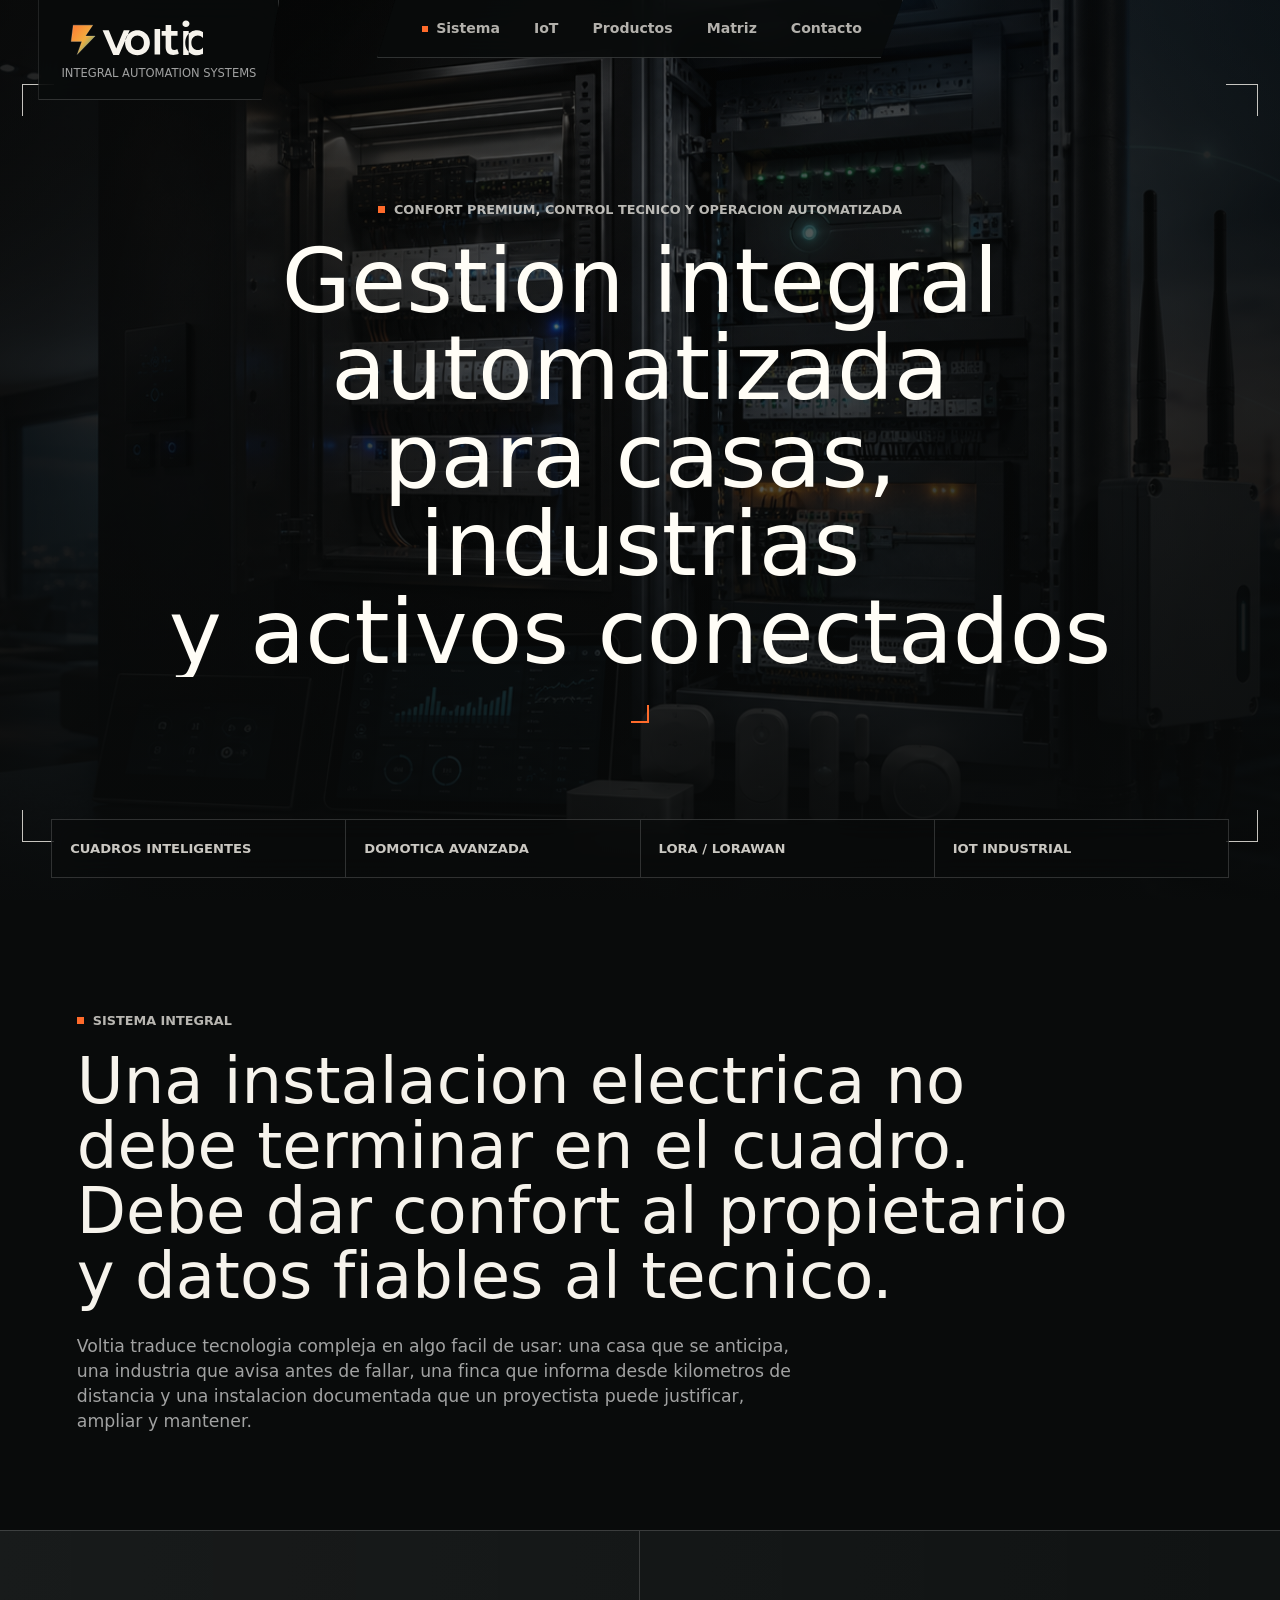
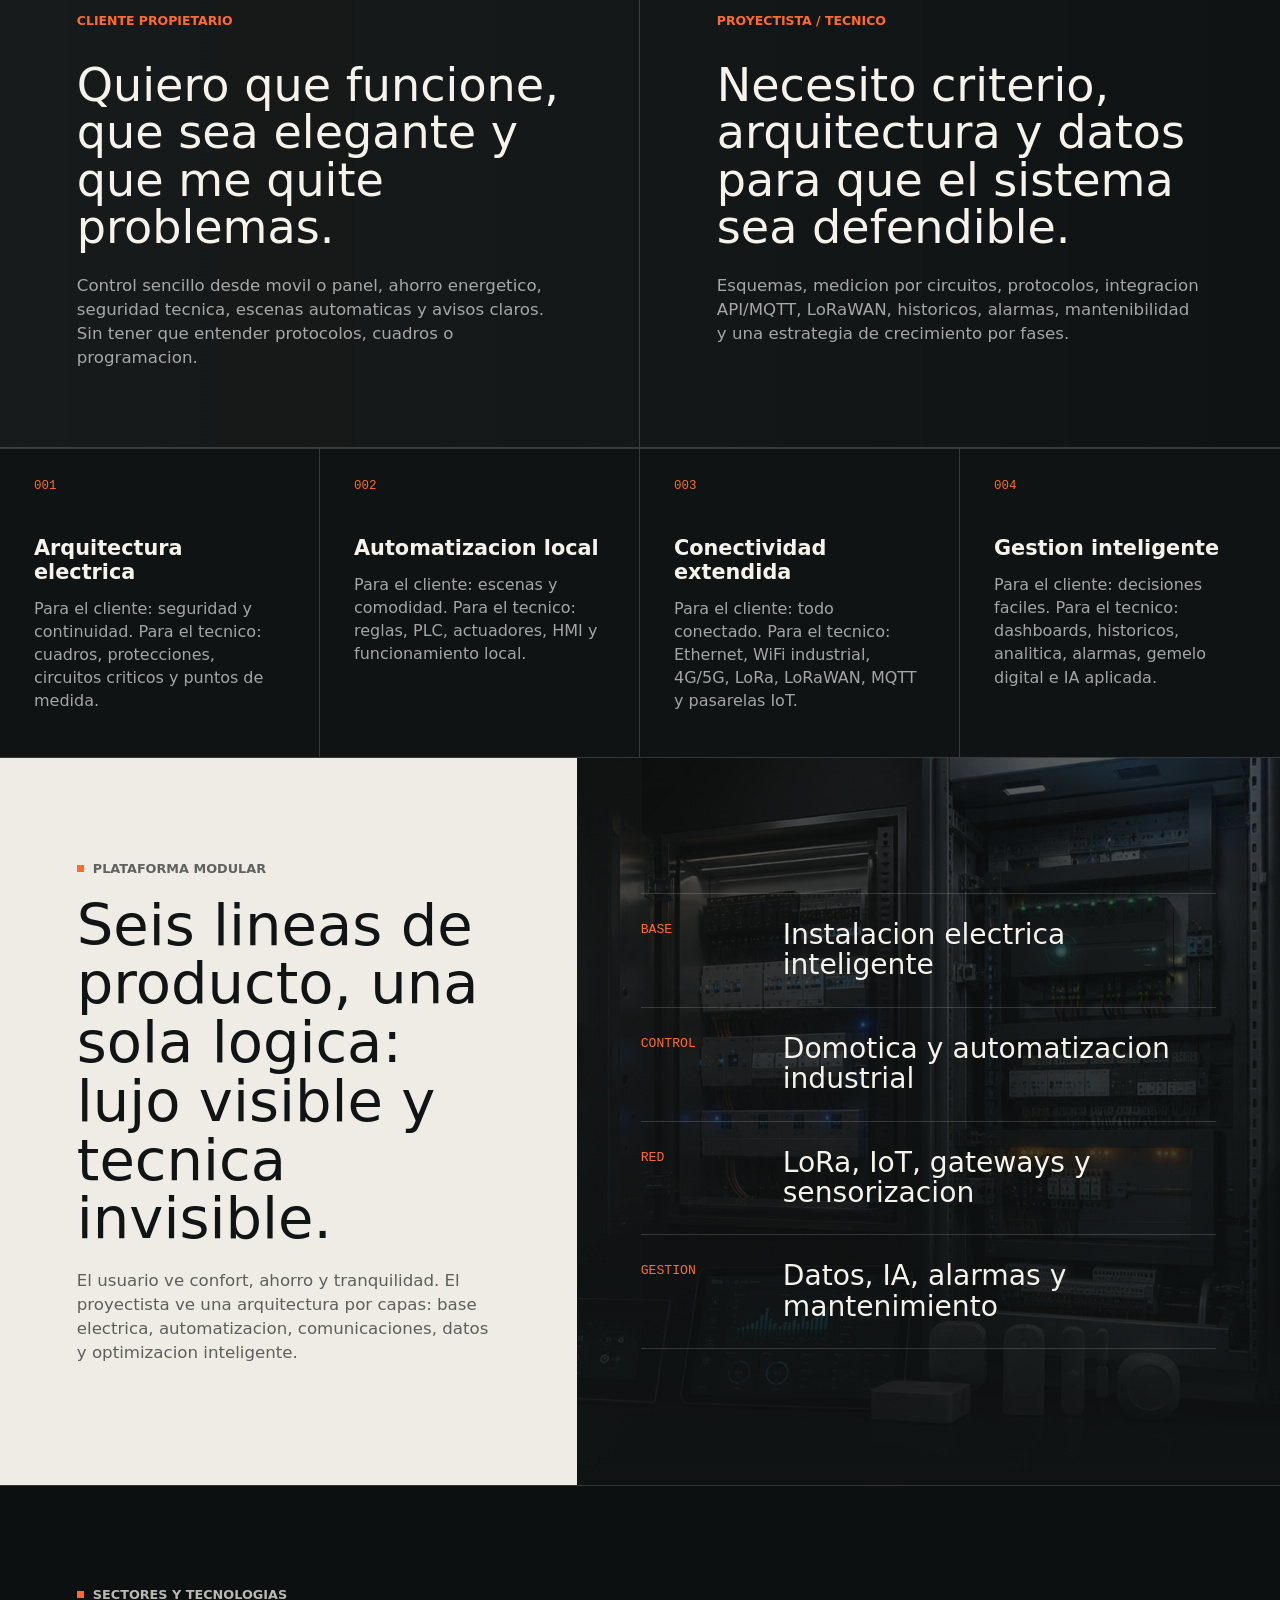
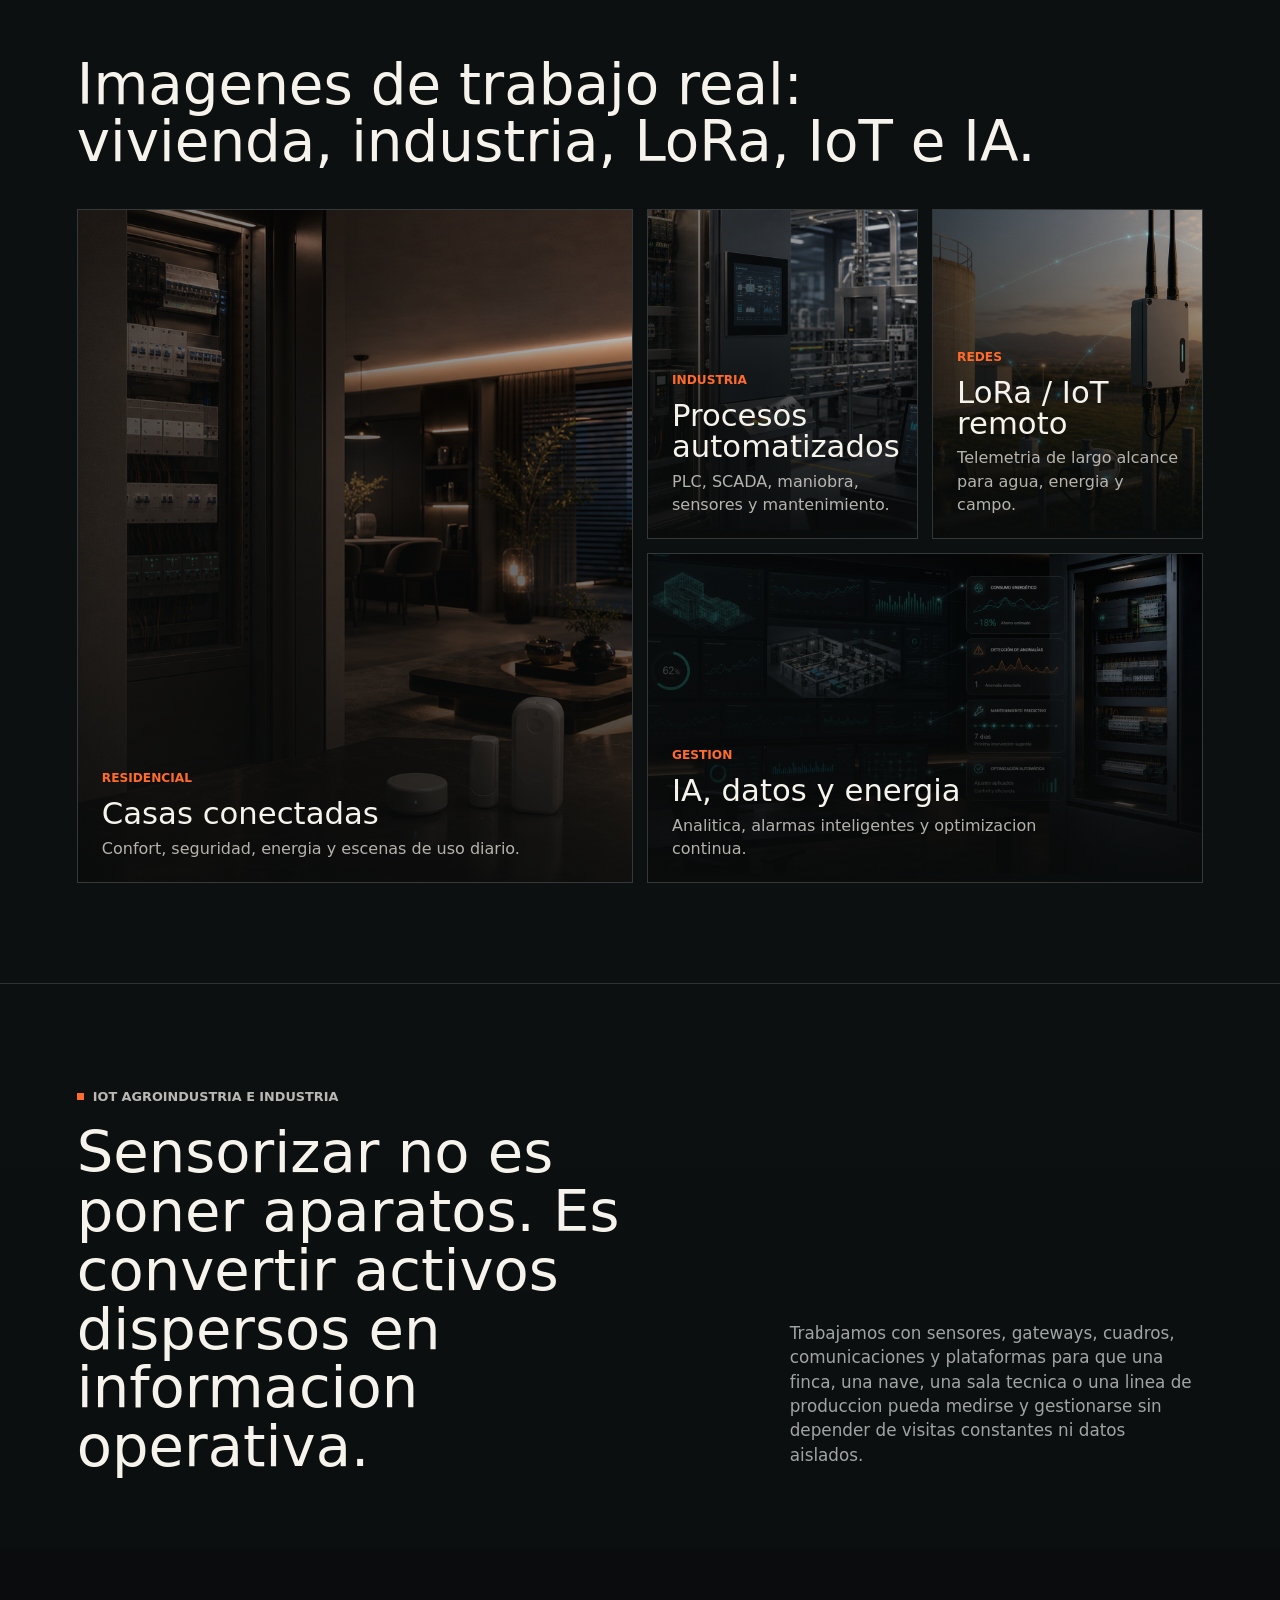
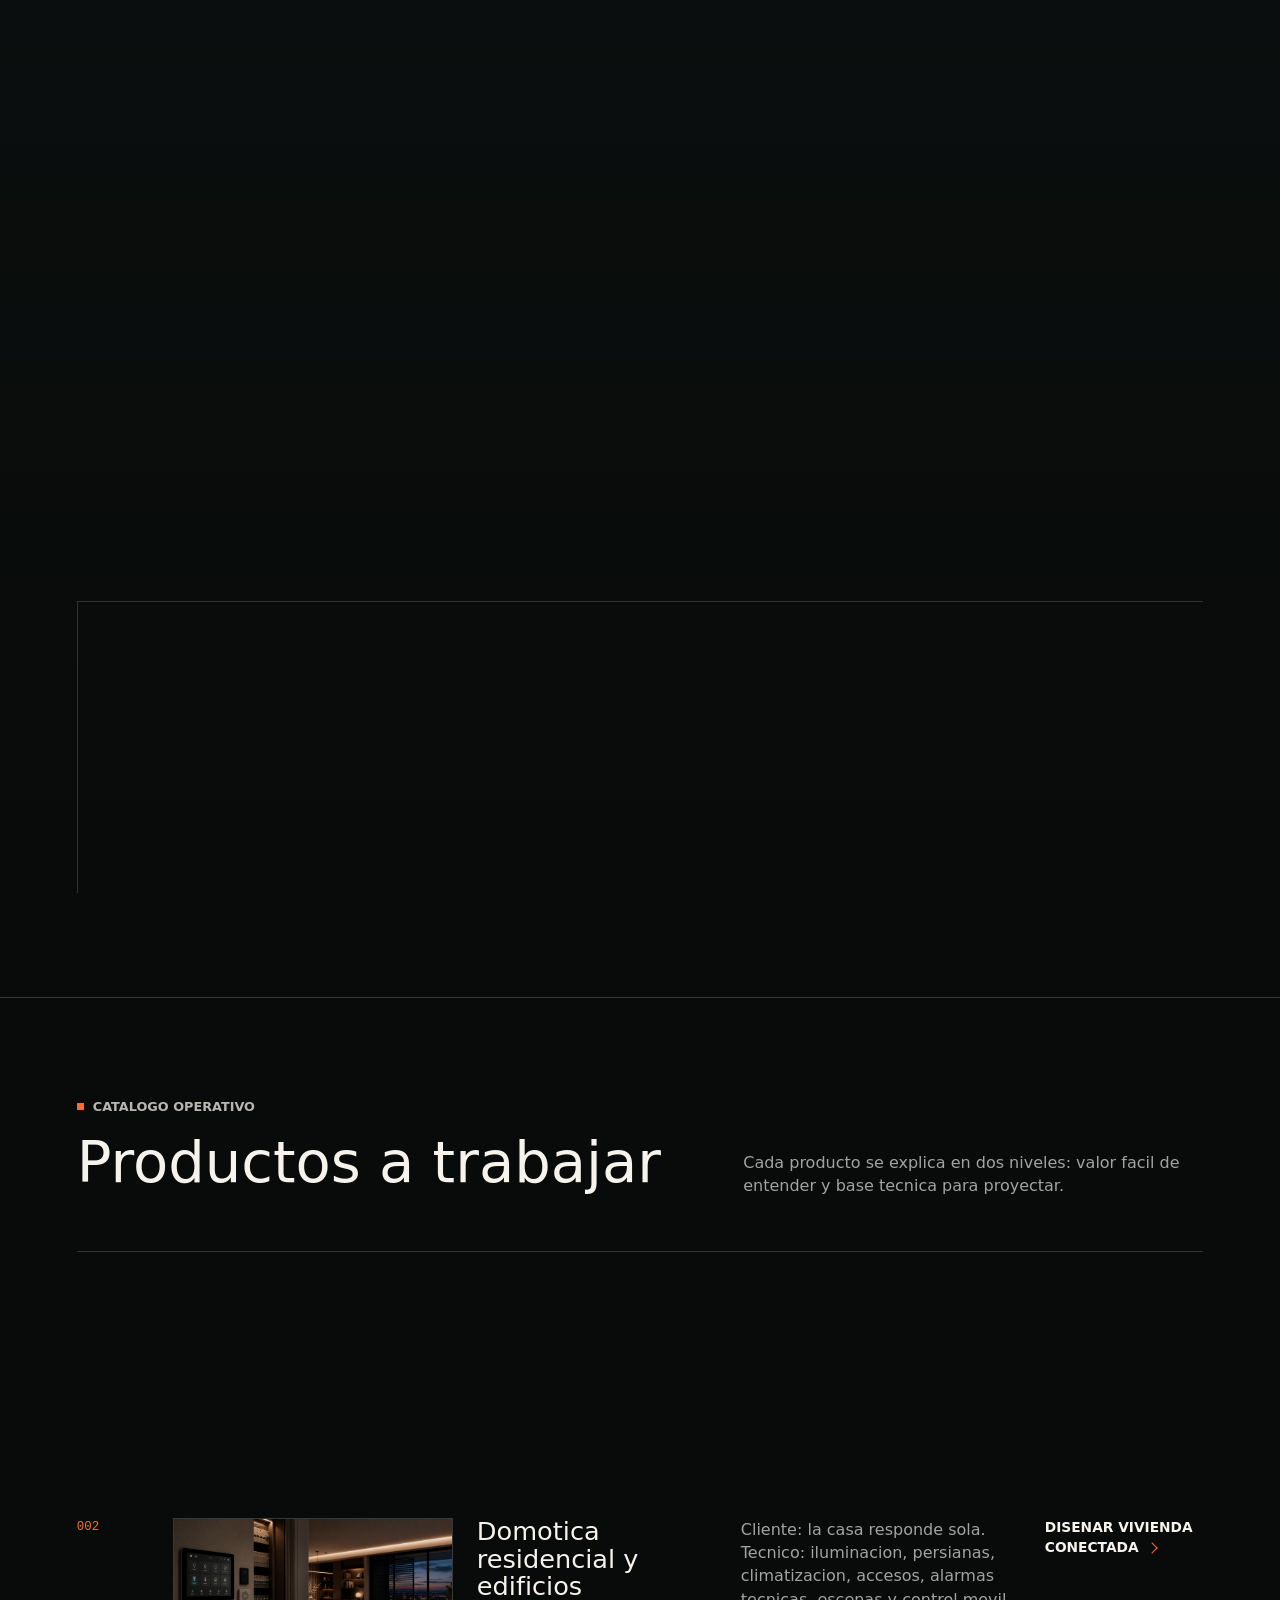
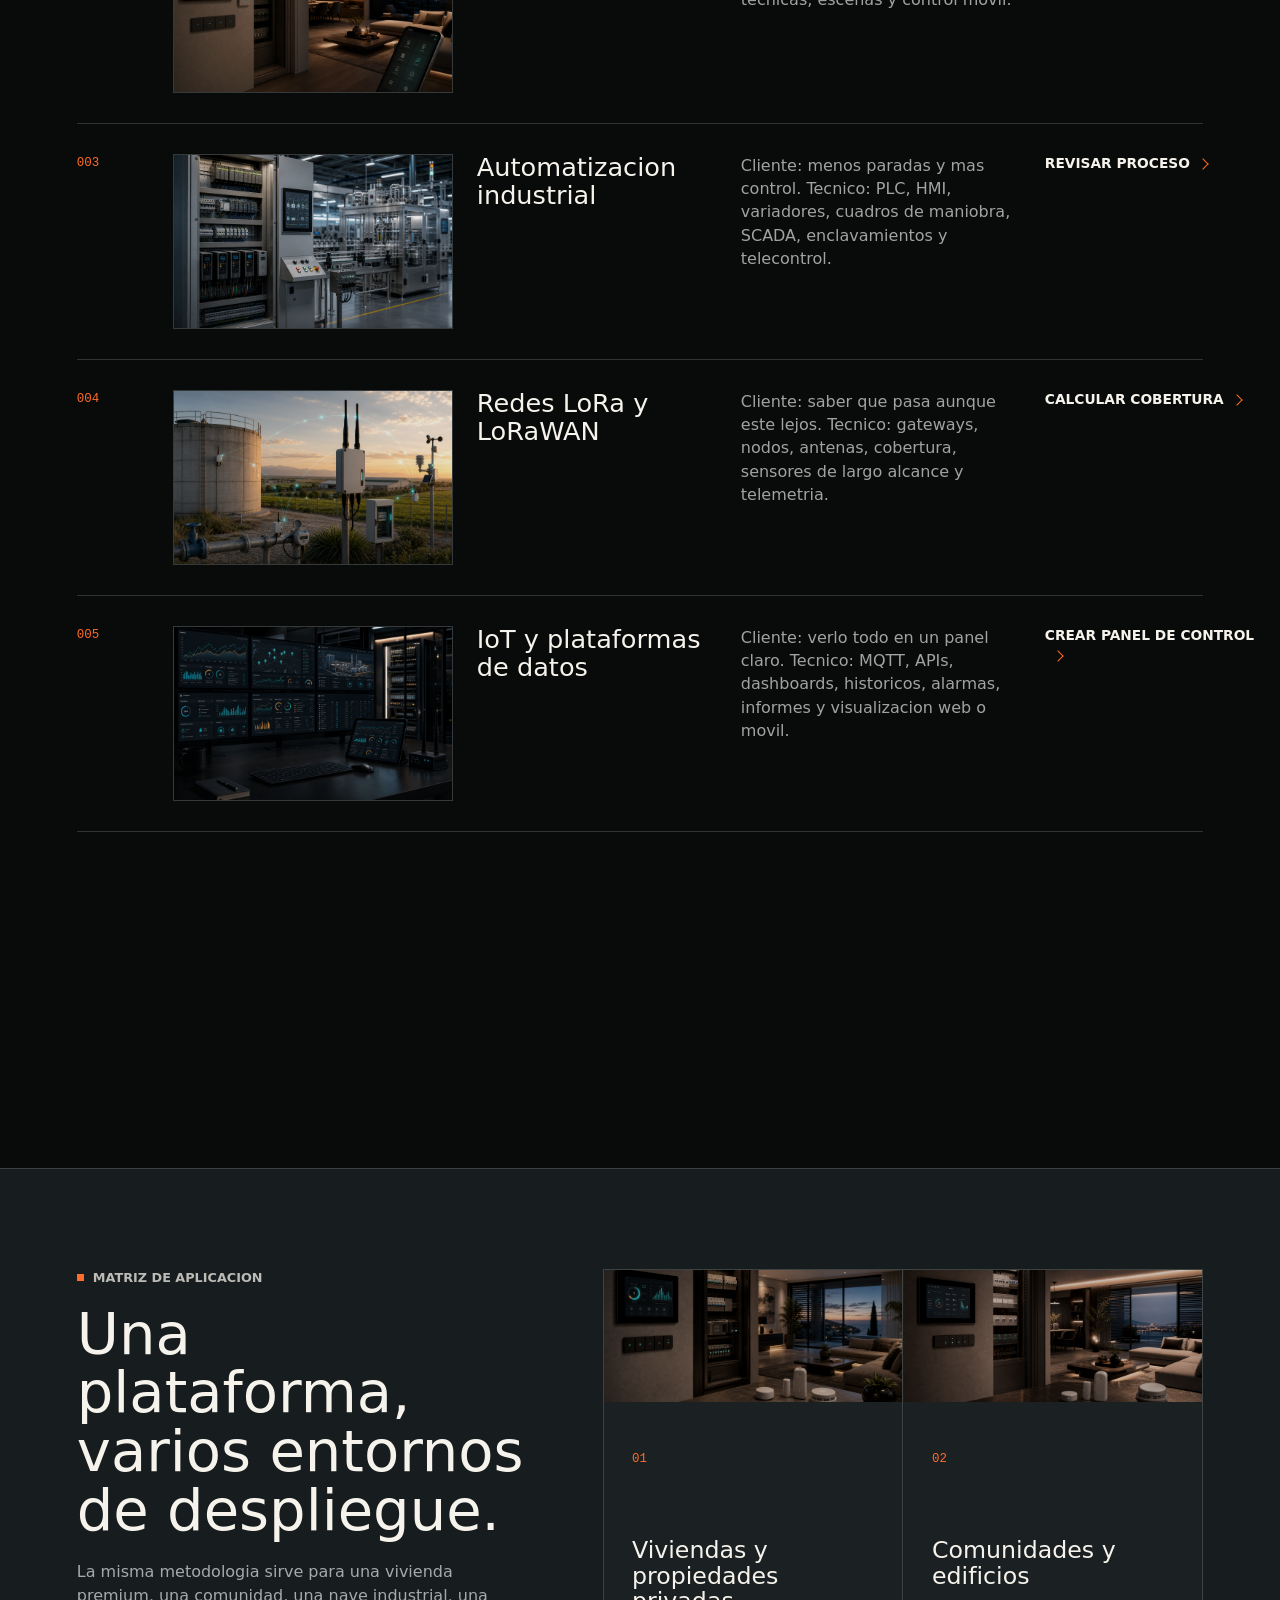
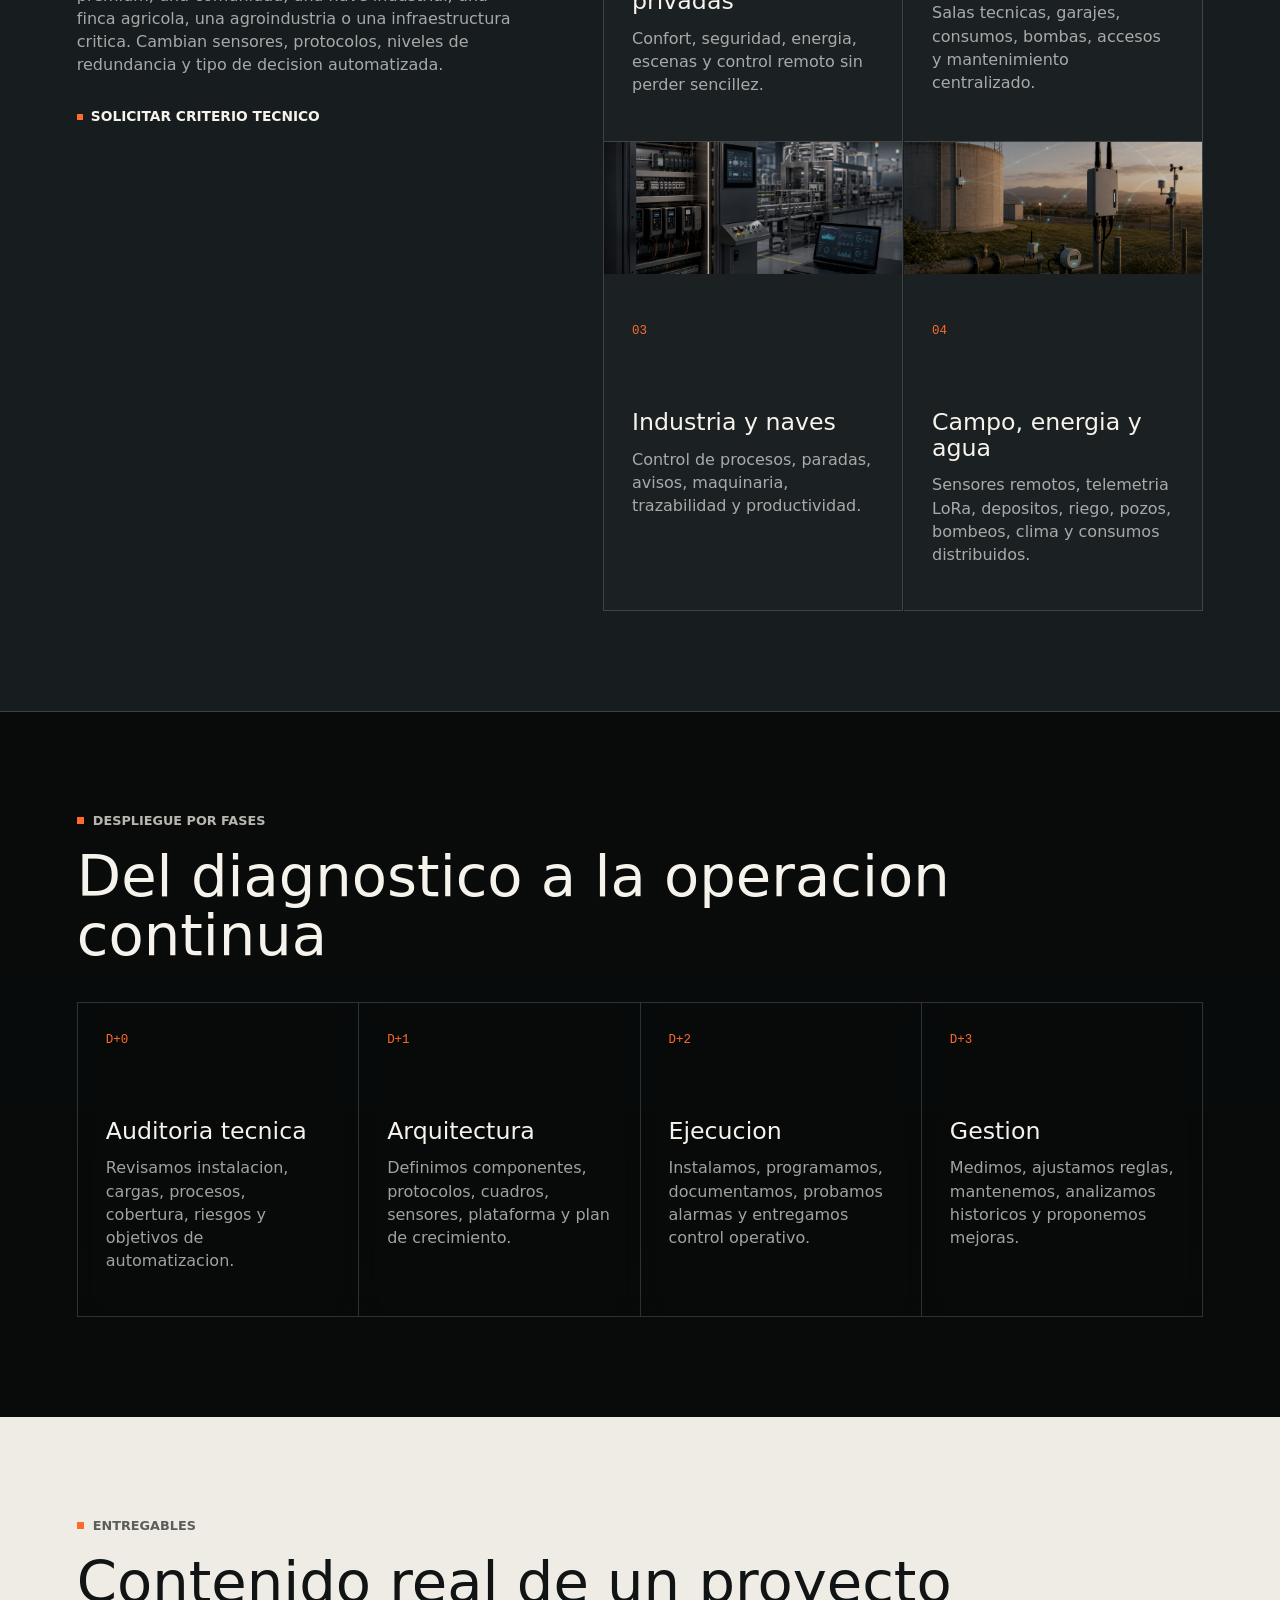
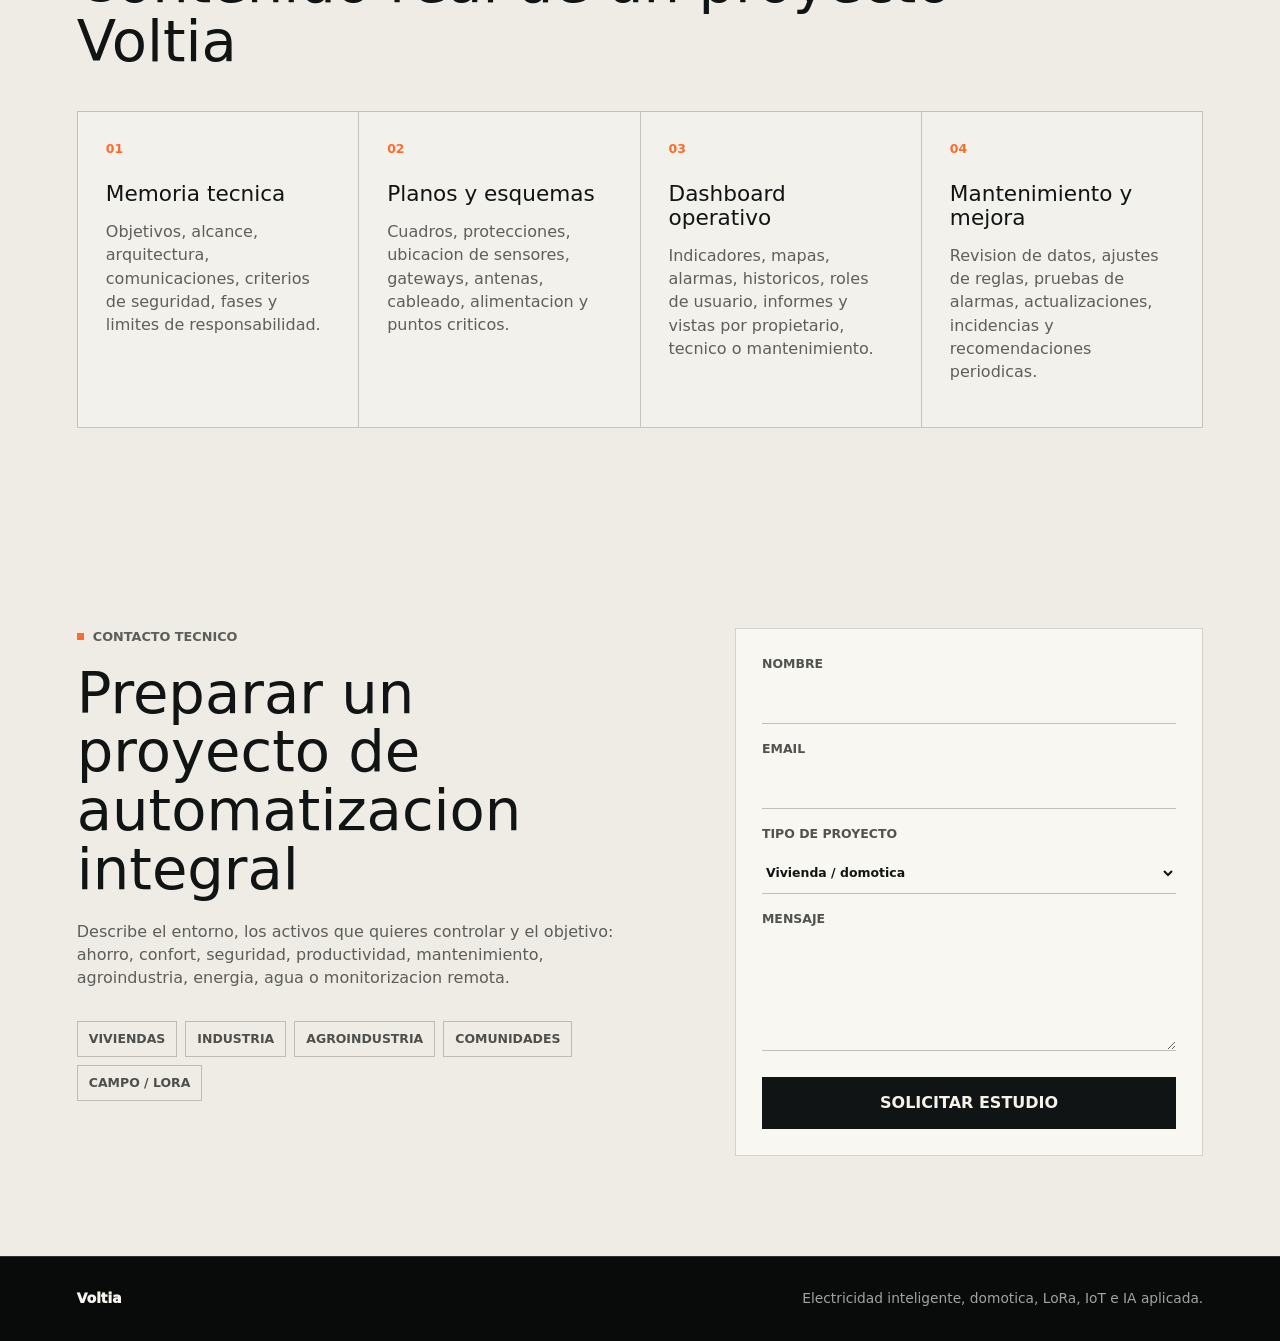
==== index.html @ 47fa5118 "Publish Voltia website" ====
<!doctype html>
<html lang="es">
  <head>
    <meta charset="utf-8">
    <meta name="viewport" content="width=device-width, initial-scale=1">
    <title>Voltia | Electricidad, Domotica, LoRa e IoT</title>
    <meta
      name="description"
      content="Gestion integral automatizada para viviendas, edificios e industria: electricidad inteligente, domotica, LoRa, IoT, datos e IA aplicada."
    >
    <link rel="preload" href="assets/hero-automatizaciones.png" as="image">
    <link rel="stylesheet" href="styles.css">
  </head>
  <body>
    <header class="topbar" data-header>
      <a class="brand" href="#inicio" aria-label="Voltia inicio">
        <img src="assets/logo-voltia.svg" alt="Voltia" class="brand-logo">
        <span class="brand-line">Integral automation systems</span>
      </a>

      <button class="nav-toggle" type="button" aria-expanded="false" aria-controls="site-nav" data-nav-toggle>
        <span></span>
        <span></span>
        <span></span>
      </button>

      <nav class="nav-shell" id="site-nav" data-nav>
        <a href="#sistema">Sistema</a>
        <a href="#iot">IoT</a>
        <a href="#productos">Productos</a>
        <a href="#matriz">Matriz</a>
        <a href="#contacto">Contacto</a>
      </nav>
    </header>

    <main>
      <section class="hero" id="inicio">
        <div class="hero-image" aria-hidden="true"></div>
        <div class="hero-shade" aria-hidden="true"></div>
        <div class="corner corner-tl" aria-hidden="true"></div>
        <div class="corner corner-tr" aria-hidden="true"></div>
        <div class="corner corner-bl" aria-hidden="true"></div>
        <div class="corner corner-br" aria-hidden="true"></div>

        <div class="hero-center" data-animate="title">
          <p class="pretitle">Confort premium, control tecnico y operacion automatizada</p>
          <h1><span>Gestion integral automatizada</span> <span>para casas, industrias</span> <span>y activos conectados</span></h1>
          <a class="scroll-cue" href="#sistema" aria-label="Bajar a sistema"></a>
        </div>

        <div class="hero-specs" aria-label="Capacidades principales">
          <span>Cuadros inteligentes</span>
          <span>Domotica avanzada</span>
          <span>LoRa / LoRaWAN</span>
          <span>IoT industrial</span>
        </div>
      </section>

      <section class="statement" id="sistema" data-animate="fade-up">
        <div class="section-label">Sistema integral</div>
        <h2>Una instalacion electrica no debe terminar en el cuadro. Debe dar confort al propietario y datos fiables al tecnico.</h2>
        <p>
          Voltia traduce tecnologia compleja en algo facil de usar: una casa que se anticipa,
          una industria que avisa antes de fallar, una finca que informa desde kilometros de distancia
          y una instalacion documentada que un proyectista puede justificar, ampliar y mantener.
        </p>
      </section>

      <section class="dual-audience" data-animate-group>
        <article data-animate="slide-up">
          <span>Cliente propietario</span>
          <h2>Quiero que funcione, que sea elegante y que me quite problemas.</h2>
          <p>
            Control sencillo desde movil o panel, ahorro energetico, seguridad tecnica, escenas
            automaticas y avisos claros. Sin tener que entender protocolos, cuadros o programacion.
          </p>
        </article>
        <article data-animate="slide-up">
          <span>Proyectista / tecnico</span>
          <h2>Necesito criterio, arquitectura y datos para que el sistema sea defendible.</h2>
          <p>
            Esquemas, medicion por circuitos, protocolos, integracion API/MQTT, LoRaWAN,
            historicos, alarmas, mantenibilidad y una estrategia de crecimiento por fases.
          </p>
        </article>
      </section>

      <section class="tech-band" data-animate-group>
        <div class="tech-item" data-animate="slide-up">
          <span>001</span>
          <strong>Arquitectura electrica</strong>
          <p>Para el cliente: seguridad y continuidad. Para el tecnico: cuadros, protecciones, circuitos criticos y puntos de medida.</p>
        </div>
        <div class="tech-item" data-animate="slide-up">
          <span>002</span>
          <strong>Automatizacion local</strong>
          <p>Para el cliente: escenas y comodidad. Para el tecnico: reglas, PLC, actuadores, HMI y funcionamiento local.</p>
        </div>
        <div class="tech-item" data-animate="slide-up">
          <span>003</span>
          <strong>Conectividad extendida</strong>
          <p>Para el cliente: todo conectado. Para el tecnico: Ethernet, WiFi industrial, 4G/5G, LoRa, LoRaWAN, MQTT y pasarelas IoT.</p>
        </div>
        <div class="tech-item" data-animate="slide-up">
          <span>004</span>
          <strong>Gestion inteligente</strong>
          <p>Para el cliente: decisiones faciles. Para el tecnico: dashboards, historicos, analitica, alarmas, gemelo digital e IA aplicada.</p>
        </div>
      </section>

      <section class="module-section" data-animate="wipe">
        <div class="module-copy">
          <div class="section-label">Plataforma modular</div>
          <h2>Seis lineas de producto, una sola logica: lujo visible y tecnica invisible.</h2>
          <p>
            El usuario ve confort, ahorro y tranquilidad. El proyectista ve una arquitectura por capas:
            base electrica, automatizacion, comunicaciones, datos y optimizacion inteligente.
          </p>
        </div>
        <div class="module-visual" aria-label="Capas del sistema">
          <div>
            <span>Base</span>
            <strong>Instalacion electrica inteligente</strong>
          </div>
          <div>
            <span>Control</span>
            <strong>Domotica y automatizacion industrial</strong>
          </div>
          <div>
            <span>Red</span>
            <strong>LoRa, IoT, gateways y sensorizacion</strong>
          </div>
          <div>
            <span>Gestion</span>
            <strong>Datos, IA, alarmas y mantenimiento</strong>
          </div>
        </div>
      </section>

      <section class="sector-gallery" aria-label="Sectores y tecnologias" data-animate-group>
        <div class="gallery-heading" data-animate="fade-up">
          <div class="section-label">Sectores y tecnologias</div>
          <h2>Imagenes de trabajo real: vivienda, industria, LoRa, IoT e IA.</h2>
        </div>

        <div class="sector-grid">
          <article class="sector-card large" data-animate="image-rise">
            <img src="assets/sector-vivienda.png" alt="Vivienda premium con domotica y gestion electrica inteligente">
            <div>
              <span>Residencial</span>
              <h3>Casas conectadas</h3>
              <p>Confort, seguridad, energia y escenas de uso diario.</p>
            </div>
          </article>
          <article class="sector-card" data-animate="image-rise">
            <img src="assets/sector-industria.png" alt="Automatizacion industrial con PLC, HMI y control de maquinaria">
            <div>
              <span>Industria</span>
              <h3>Procesos automatizados</h3>
              <p>PLC, SCADA, maniobra, sensores y mantenimiento.</p>
            </div>
          </article>
          <article class="sector-card" data-animate="image-rise">
            <img src="assets/sector-lora-iot.png" alt="Red LoRa con gateway y sensores IoT remotos">
            <div>
              <span>Redes</span>
              <h3>LoRa / IoT remoto</h3>
              <p>Telemetria de largo alcance para agua, energia y campo.</p>
            </div>
          </article>
          <article class="sector-card wide" data-animate="image-rise">
            <img src="assets/sector-ai-energia.png" alt="Centro de datos para IA, energia y mantenimiento predictivo">
            <div>
              <span>Gestion</span>
              <h3>IA, datos y energia</h3>
              <p>Analitica, alarmas inteligentes y optimizacion continua.</p>
            </div>
          </article>
        </div>
      </section>

      <section class="iot-section" id="iot" data-animate-group>
        <div class="section-label">IoT agroindustria e industria</div>
        <div class="iot-intro" data-animate="fade-up">
          <h2>Sensorizar no es poner aparatos. Es convertir activos dispersos en informacion operativa.</h2>
          <p>
            Trabajamos con sensores, gateways, cuadros, comunicaciones y plataformas para que una finca,
            una nave, una sala tecnica o una linea de produccion pueda medirse y gestionarse sin depender
            de visitas constantes ni datos aislados.
          </p>
        </div>

        <div class="iot-grid">
          <article class="iot-card agro" data-animate="slide-up">
            <span>Agroindustria</span>
            <h3>Campo, agua, energia y produccion primaria</h3>
            <p>
              Telemetria para riego, pozos, depositos, bombeos, camaras, invernaderos, silos,
              estaciones meteorologicas, consumos electricos y maquinaria aislada.
            </p>
            <ul>
              <li>Humedad de suelo, temperatura, lluvia, viento y radiacion</li>
              <li>Nivel de deposito, caudal, presion, fugas y estado de bombas</li>
              <li>Control de riego por sectores, horarios, clima y disponibilidad de agua</li>
              <li>Alertas por heladas, falta de presion, consumo anomalo o fallo electrico</li>
            </ul>
          </article>

          <article class="iot-card industry" data-animate="slide-up">
            <span>Industria</span>
            <h3>Naves, procesos, maquinaria y mantenimiento</h3>
            <p>
              IoT industrial para saber que esta pasando en cuadros, lineas, motores, compresores,
              camaras frigorificas, hornos, almacenes, accesos y salas tecnicas.
            </p>
            <ul>
              <li>Vibracion, temperatura, energia, horas de maquina y ciclos de trabajo</li>
              <li>Alarmas de cuadro, disparos, estado de contactores y variadores</li>
              <li>Monitorizacion de frio industrial, humedad, CO2, calidad de aire y presion</li>
              <li>Mantenimiento predictivo, OEE basico, historicos e informes automaticos</li>
            </ul>
          </article>
        </div>

        <div class="sensor-board" aria-label="Elementos IoT" data-animate-group>
          <article data-animate="row">
            <span>Captura</span>
            <strong>Sensores y actuadores</strong>
            <p>Temperatura, humedad, energia, caudal, presion, nivel, vibracion, presencia, apertura, CO2, calidad de aire, reles, valvulas y contactores.</p>
          </article>
          <article data-animate="row">
            <span>Comunicacion</span>
            <strong>Gateways y redes</strong>
            <p>LoRaWAN, LoRa punto a punto, Ethernet, WiFi industrial, 4G/5G, Modbus, MQTT y pasarelas entre sistemas existentes.</p>
          </article>
          <article data-animate="row">
            <span>Plataforma</span>
            <strong>Datos, alarmas y cuadros de mando</strong>
            <p>Paneles web, historicos, reglas, mapas, roles de usuario, alarmas por email/movil, exportaciones e integracion con ERP o mantenimiento.</p>
          </article>
          <article data-animate="row">
            <span>Decision</span>
            <strong>Automatizacion e IA</strong>
            <p>Reglas por umbral, prediccion, deteccion de anomalias, optimizacion de consumos, priorizacion de incidencias y propuestas de actuacion.</p>
          </article>
        </div>
      </section>

      <section class="products" id="productos">
        <div class="section-label">Catalogo operativo</div>
        <div class="section-heading">
          <h2>Productos a trabajar</h2>
          <p>Cada producto se explica en dos niveles: valor facil de entender y base tecnica para proyectar.</p>
        </div>

        <div class="product-list">
          <article class="product-row" data-animate="row">
            <span class="row-number">001</span>
            <figure class="product-media">
              <img src="assets/producto-electricidad.png" alt="Cuadro electrico inteligente con protecciones y medicion">
            </figure>
            <h3>Instalaciones electricas inteligentes</h3>
            <p>Cliente: seguridad, orden y una instalacion preparada para el futuro. Tecnico: cuadros, protecciones, lineas, medicion, legalizacion y reforma.</p>
            <a href="#contacto">Estudiar base electrica</a>
          </article>
          <article class="product-row" data-animate="row">
            <span class="row-number">002</span>
            <figure class="product-media">
              <img src="assets/producto-domotica.png" alt="Vivienda premium con domotica, iluminacion y control energetico">
            </figure>
            <h3>Domotica residencial y edificios</h3>
            <p>Cliente: la casa responde sola. Tecnico: iluminacion, persianas, climatizacion, accesos, alarmas tecnicas, escenas y control movil.</p>
            <a href="#contacto">Disenar vivienda conectada</a>
          </article>
          <article class="product-row" data-animate="row">
            <span class="row-number">003</span>
            <figure class="product-media">
              <img src="assets/producto-industria.png" alt="Automatizacion industrial con PLC HMI y maquinaria conectada">
            </figure>
            <h3>Automatizacion industrial</h3>
            <p>Cliente: menos paradas y mas control. Tecnico: PLC, HMI, variadores, cuadros de maniobra, SCADA, enclavamientos y telecontrol.</p>
            <a href="#contacto">Revisar proceso</a>
          </article>
          <article class="product-row" data-animate="row">
            <span class="row-number">004</span>
            <figure class="product-media">
              <img src="assets/producto-lora.png" alt="Gateway LoRaWAN y sensores IoT para telemetria remota">
            </figure>
            <h3>Redes LoRa y LoRaWAN</h3>
            <p>Cliente: saber que pasa aunque este lejos. Tecnico: gateways, nodos, antenas, cobertura, sensores de largo alcance y telemetria.</p>
            <a href="#contacto">Calcular cobertura</a>
          </article>
          <article class="product-row" data-animate="row">
            <span class="row-number">005</span>
            <figure class="product-media">
              <img src="assets/producto-iot-plataforma.png" alt="Plataforma IoT con dashboards, mapas y alarmas operativas">
            </figure>
            <h3>IoT y plataformas de datos</h3>
            <p>Cliente: verlo todo en un panel claro. Tecnico: MQTT, APIs, dashboards, historicos, alarmas, informes y visualizacion web o movil.</p>
            <a href="#contacto">Crear panel de control</a>
          </article>
          <article class="product-row" data-animate="row">
            <span class="row-number">006</span>
            <figure class="product-media">
              <img src="assets/producto-ia-gestion.png" alt="Centro de gestion con IA para energia y mantenimiento predictivo">
            </figure>
            <h3>IA aplicada y gestion automatizada</h3>
            <p>Cliente: anticiparse antes de pagar el problema. Tecnico: anomalias, prediccion de consumos, reglas adaptativas y asistentes operativos.</p>
            <a href="#contacto">Automatizar decisiones</a>
          </article>
        </div>
      </section>

      <section class="matrix" id="matriz">
        <div class="matrix-copy" data-animate="fade-up">
          <div class="section-label">Matriz de aplicacion</div>
          <h2>Una plataforma, varios entornos de despliegue.</h2>
          <p>
            La misma metodologia sirve para una vivienda premium, una comunidad, una nave industrial,
            una finca agricola, una agroindustria o una infraestructura critica. Cambian sensores,
            protocolos, niveles de redundancia y tipo de decision automatizada.
          </p>
          <a class="solid-link" href="#contacto">Solicitar criterio tecnico</a>
        </div>

        <div class="matrix-grid" aria-label="Entornos de aplicacion">
          <article data-animate="flip">
            <img src="assets/sector-domotica.png" alt="Domotica y gestion electrica en vivienda">
            <span>01</span>
            <h3>Viviendas y propiedades privadas</h3>
            <p>Confort, seguridad, energia, escenas y control remoto sin perder sencillez.</p>
          </article>
          <article data-animate="flip">
            <img src="assets/sector-vivienda.png" alt="Edificio residencial con automatizacion y monitorizacion">
            <span>02</span>
            <h3>Comunidades y edificios</h3>
            <p>Salas tecnicas, garajes, consumos, bombas, accesos y mantenimiento centralizado.</p>
          </article>
          <article data-animate="flip">
            <img src="assets/sector-industria.png" alt="Nave industrial con control automatizado">
            <span>03</span>
            <h3>Industria y naves</h3>
            <p>Control de procesos, paradas, avisos, maquinaria, trazabilidad y productividad.</p>
          </article>
          <article data-animate="flip">
            <img src="assets/sector-lora-iot.png" alt="Campo conectado mediante sensores LoRa IoT">
            <span>04</span>
            <h3>Campo, energia y agua</h3>
            <p>Sensores remotos, telemetria LoRa, depositos, riego, pozos, bombeos, clima y consumos distribuidos.</p>
          </article>
        </div>
      </section>

      <section class="deployment" data-animate-group>
        <div class="section-label">Despliegue por fases</div>
        <h2>Del diagnostico a la operacion continua</h2>
        <div class="steps">
          <article data-animate="slide-up">
            <span>D+0</span>
            <h3>Auditoria tecnica</h3>
            <p>Revisamos instalacion, cargas, procesos, cobertura, riesgos y objetivos de automatizacion.</p>
          </article>
          <article data-animate="slide-up">
            <span>D+1</span>
            <h3>Arquitectura</h3>
            <p>Definimos componentes, protocolos, cuadros, sensores, plataforma y plan de crecimiento.</p>
          </article>
          <article data-animate="slide-up">
            <span>D+2</span>
            <h3>Ejecucion</h3>
            <p>Instalamos, programamos, documentamos, probamos alarmas y entregamos control operativo.</p>
          </article>
          <article data-animate="slide-up">
            <span>D+3</span>
            <h3>Gestion</h3>
            <p>Medimos, ajustamos reglas, mantenemos, analizamos historicos y proponemos mejoras.</p>
          </article>
        </div>
      </section>

      <section class="deliverables" data-animate-group>
        <div class="section-label">Entregables</div>
        <h2 data-animate="fade-up">Contenido real de un proyecto Voltia</h2>
        <div class="deliverable-grid">
          <article data-animate="slide-up">
            <span>01</span>
            <h3>Memoria tecnica</h3>
            <p>Objetivos, alcance, arquitectura, comunicaciones, criterios de seguridad, fases y limites de responsabilidad.</p>
          </article>
          <article data-animate="slide-up">
            <span>02</span>
            <h3>Planos y esquemas</h3>
            <p>Cuadros, protecciones, ubicacion de sensores, gateways, antenas, cableado, alimentacion y puntos criticos.</p>
          </article>
          <article data-animate="slide-up">
            <span>03</span>
            <h3>Dashboard operativo</h3>
            <p>Indicadores, mapas, alarmas, historicos, roles de usuario, informes y vistas por propietario, tecnico o mantenimiento.</p>
          </article>
          <article data-animate="slide-up">
            <span>04</span>
            <h3>Mantenimiento y mejora</h3>
            <p>Revision de datos, ajustes de reglas, pruebas de alarmas, actualizaciones, incidencias y recomendaciones periodicas.</p>
          </article>
        </div>
      </section>

      <section class="contact" id="contacto" data-animate="wipe">
        <div>
          <div class="section-label">Contacto tecnico</div>
          <h2>Preparar un proyecto de automatizacion integral</h2>
          <p>
            Describe el entorno, los activos que quieres controlar y el objetivo: ahorro, confort,
            seguridad, productividad, mantenimiento, agroindustria, energia, agua o monitorizacion remota.
          </p>
          <div class="contact-details">
            <span>Viviendas</span>
            <span>Industria</span>
            <span>Agroindustria</span>
            <span>Comunidades</span>
            <span>Campo / LoRa</span>
          </div>
        </div>

        <form class="contact-form" action="mailto:info@automatizacionesintegrales.es" method="post" enctype="text/plain">
          <label>
            Nombre
            <input name="nombre" type="text" autocomplete="name" required>
          </label>
          <label>
            Email
            <input name="email" type="email" autocomplete="email" required>
          </label>
          <label>
            Tipo de proyecto
            <select name="tipo">
              <option>Vivienda / domotica</option>
              <option>Industria / automatizacion</option>
              <option>Agroindustria / agua / riego</option>
              <option>Red LoRa / IoT</option>
              <option>Gestion energetica / IA</option>
            </select>
          </label>
          <label>
            Mensaje
            <textarea name="mensaje" rows="5" required></textarea>
          </label>
          <button type="submit">Solicitar estudio</button>
        </form>
      </section>
    </main>

    <footer class="footer">
      <span>Voltia</span>
      <span>Electricidad inteligente, domotica, LoRa, IoT e IA aplicada.</span>
    </footer>

    <script src="script.js"></script>
  </body>
</html>
---- styles.css ----
:root {
  --black: #090b0b;
  --coal: #101313;
  --steel: #171d1e;
  --line: rgba(255, 255, 255, 0.16);
  --muted: rgba(255, 255, 255, 0.62);
  --text: #f6f3ec;
  --paper: #eeece4;
  --ink: #111414;
  --accent: #ff6b2b;
  --teal: #25aaa0;
}

* {
  box-sizing: border-box;
}

html {
  scroll-behavior: smooth;
}

body {
  margin: 0;
  color: var(--text);
  font-family: Inter, ui-sans-serif, system-ui, -apple-system, BlinkMacSystemFont, "Segoe UI", sans-serif;
  background: var(--black);
  line-height: 1.45;
}

a {
  color: inherit;
  text-decoration: none;
}

button,
input,
select,
textarea {
  font: inherit;
}

.topbar {
  position: fixed;
  z-index: 20;
  top: 0;
  left: 0;
  right: 0;
  display: grid;
  grid-template-columns: 1fr auto 1fr;
  align-items: start;
  padding: 0 clamp(18px, 3vw, 42px);
  color: var(--text);
  pointer-events: none;
}

.topbar > * {
  pointer-events: auto;
}

.brand {
  width: fit-content;
  padding: 19px 22px 18px;
  background: rgba(9, 11, 11, 0.84);
  border-inline: 1px solid var(--line);
  border-bottom: 1px solid var(--line);
  clip-path: polygon(0 0, 100% 0, calc(100% - 18px) 100%, 0 100%);
  backdrop-filter: blur(14px);
}

.brand-name {
  display: block;
  font-size: 1.3rem;
  font-weight: 950;
  line-height: 1;
}

.brand-logo {
  display: block;
  width: 142px;
  height: auto;
}

.brand-line {
  display: block;
  margin-top: 5px;
  color: var(--muted);
  font-size: 0.72rem;
  text-transform: uppercase;
}

.nav-shell {
  display: flex;
  align-items: center;
  gap: 2px;
  padding: 0 24px 0 28px;
  min-height: 58px;
  background: rgba(9, 11, 11, 0.86);
  border-inline: 1px solid var(--line);
  border-bottom: 1px solid var(--line);
  clip-path: polygon(18px 0, 100% 0, calc(100% - 22px) 100%, 0 100%);
  backdrop-filter: blur(14px);
}

.nav-shell a {
  padding: 18px 16px;
  color: rgba(246, 243, 236, 0.72);
  font-size: 0.88rem;
  font-weight: 760;
}

.nav-shell a:hover {
  color: var(--text);
}

.nav-shell a:first-child::before,
.solid-link::before {
  content: "";
  display: inline-block;
  width: 6px;
  height: 6px;
  margin-right: 8px;
  background: var(--accent);
  vertical-align: 1px;
}

.nav-toggle {
  display: none;
  justify-self: end;
  width: 44px;
  height: 44px;
  margin-top: 10px;
  border: 1px solid var(--line);
  border-radius: 0;
  background: rgba(9, 11, 11, 0.86);
  color: var(--text);
}

.nav-toggle span {
  display: block;
  width: 20px;
  height: 2px;
  margin: 4px auto;
  background: currentColor;
}

.hero {
  position: relative;
  display: grid;
  place-items: center;
  min-height: 100vh;
  padding: 112px clamp(18px, 4vw, 54px) 82px;
  overflow: hidden;
  isolation: isolate;
}

.hero-image,
.hero-shade {
  position: absolute;
  inset: 0;
}

.hero-image {
  z-index: -3;
  background: url("assets/hero-automatizaciones.png") center / cover no-repeat;
  filter: saturate(0.82) contrast(1.02);
  transform: scale(1.03);
}

.hero-shade {
  z-index: -2;
  background:
    linear-gradient(180deg, rgba(9, 11, 11, 0.3), rgba(9, 11, 11, 0.42) 45%, rgba(9, 11, 11, 0.82)),
    radial-gradient(circle at 50% 42%, rgba(0, 0, 0, 0.08), rgba(0, 0, 0, 0.55) 72%),
    linear-gradient(90deg, rgba(9, 11, 11, 0.62), rgba(9, 11, 11, 0.18), rgba(9, 11, 11, 0.62));
}

.corner {
  position: absolute;
  width: 32px;
  height: 32px;
  border-color: rgba(246, 243, 236, 0.72);
  opacity: 0.8;
}

.corner-tl {
  top: 84px;
  left: 22px;
  border-top: 1px solid;
  border-left: 1px solid;
}

.corner-tr {
  top: 84px;
  right: 22px;
  border-top: 1px solid;
  border-right: 1px solid;
}

.corner-bl {
  bottom: 58px;
  left: 22px;
  border-bottom: 1px solid;
  border-left: 1px solid;
}

.corner-br {
  right: 22px;
  bottom: 58px;
  border-right: 1px solid;
  border-bottom: 1px solid;
}

.hero-center {
  width: min(970px, 100%);
  text-align: center;
}

.pretitle,
.section-label {
  margin: 0 0 18px;
  color: rgba(246, 243, 236, 0.74);
  font-size: 0.8rem;
  font-weight: 850;
  letter-spacing: 0;
  text-transform: uppercase;
}

.pretitle::before,
.section-label::before {
  content: "";
  display: inline-block;
  width: 7px;
  height: 7px;
  margin-right: 9px;
  background: var(--accent);
  vertical-align: 1px;
}

h1,
h2,
h3,
p {
  margin-top: 0;
}

h1 {
  margin-bottom: 28px;
  color: #fffdf6;
  font-size: clamp(3rem, 7vw, 6.6rem);
  font-weight: 460;
  line-height: 0.98;
  letter-spacing: 0;
  text-wrap: balance;
}

h1 span {
  display: block;
  overflow: hidden;
}

.scroll-cue {
  display: inline-block;
  width: 18px;
  height: 18px;
  border-right: 2px solid var(--accent);
  border-bottom: 2px solid var(--accent);
  transform: rotate(45deg);
}

.hero-specs {
  position: absolute;
  left: clamp(18px, 4vw, 54px);
  right: clamp(18px, 4vw, 54px);
  bottom: 22px;
  display: grid;
  grid-template-columns: repeat(4, minmax(0, 1fr));
  border-top: 1px solid var(--line);
  border-left: 1px solid var(--line);
  background: rgba(9, 11, 11, 0.58);
  backdrop-filter: blur(12px);
}

.hero-specs span {
  min-height: 58px;
  display: flex;
  align-items: center;
  padding: 13px 18px;
  border-right: 1px solid var(--line);
  border-bottom: 1px solid var(--line);
  color: rgba(246, 243, 236, 0.82);
  font-size: 0.82rem;
  font-weight: 850;
  text-transform: uppercase;
}

.statement {
  padding: 112px clamp(20px, 6vw, 86px) 96px;
  background: var(--black);
}

.statement h2 {
  width: min(1120px, 100%);
  margin-bottom: 24px;
  font-size: clamp(2.3rem, 5vw, 5.2rem);
  font-weight: 430;
  line-height: 1.02;
  letter-spacing: 0;
  text-wrap: balance;
}

.statement p {
  width: min(720px, 100%);
  margin-bottom: 0;
  color: var(--muted);
  font-size: 1.08rem;
}

.dual-audience {
  display: grid;
  grid-template-columns: repeat(2, minmax(0, 1fr));
  border-top: 1px solid var(--line);
  border-bottom: 1px solid var(--line);
  background:
    linear-gradient(90deg, rgba(255, 255, 255, 0.035), transparent),
    var(--coal);
}

.dual-audience article {
  min-height: 430px;
  padding: clamp(38px, 6vw, 78px);
  border-right: 1px solid var(--line);
}

.dual-audience article:last-child {
  border-right: 0;
}

.dual-audience span {
  display: inline-flex;
  margin-bottom: 32px;
  color: var(--accent);
  font-size: 0.78rem;
  font-weight: 900;
  text-transform: uppercase;
}

.dual-audience h2 {
  max-width: 680px;
  margin-bottom: 22px;
  font-size: clamp(2rem, 3.6vw, 4rem);
  font-weight: 430;
  line-height: 1.03;
  letter-spacing: 0;
}

.dual-audience p {
  max-width: 620px;
  margin-bottom: 0;
  color: var(--muted);
  font-size: 1.04rem;
}

.tech-band {
  display: grid;
  grid-template-columns: repeat(4, minmax(0, 1fr));
  border-top: 1px solid var(--line);
  border-bottom: 1px solid var(--line);
  background: var(--coal);
}

.tech-item {
  min-height: 260px;
  padding: 28px clamp(18px, 3vw, 34px);
  border-right: 1px solid var(--line);
}

.tech-item:last-child {
  border-right: 0;
}

.tech-item span,
.row-number,
.matrix-grid span,
.steps span {
  display: block;
  margin-bottom: 42px;
  color: var(--accent);
  font-family: ui-monospace, SFMono-Regular, Consolas, "Liberation Mono", monospace;
  font-size: 0.78rem;
}

.tech-item strong {
  display: block;
  margin-bottom: 12px;
  font-size: 1.3rem;
  line-height: 1.15;
}

.tech-item p,
.product-row p,
.matrix-copy p,
.matrix-grid p,
.steps p,
.contact p {
  color: var(--muted);
}

.module-section {
  display: grid;
  grid-template-columns: minmax(0, 0.82fr) minmax(360px, 1fr);
  min-height: 720px;
  background: var(--paper);
  color: var(--ink);
}

.module-copy {
  display: flex;
  flex-direction: column;
  justify-content: center;
  padding: clamp(54px, 8vw, 118px) clamp(22px, 6vw, 86px);
}

.module-copy .section-label {
  color: rgba(17, 20, 20, 0.64);
}

.module-copy h2,
.section-heading h2,
.matrix-copy h2,
.deployment h2,
.contact h2 {
  margin-bottom: 20px;
  font-size: clamp(2.2rem, 4.5vw, 4.8rem);
  font-weight: 440;
  line-height: 1.02;
  letter-spacing: 0;
}

.module-copy p {
  max-width: 570px;
  color: rgba(17, 20, 20, 0.65);
  font-size: 1.04rem;
}

.module-visual {
  display: grid;
  align-content: center;
  gap: 0;
  padding: clamp(54px, 7vw, 96px) clamp(22px, 5vw, 72px);
  background:
    linear-gradient(rgba(16, 19, 19, 0.68), rgba(16, 19, 19, 0.92)),
    url("assets/hero-automatizaciones.png") center / cover no-repeat;
  color: var(--text);
}

.module-visual div {
  display: grid;
  grid-template-columns: 118px 1fr;
  gap: 24px;
  padding: 26px 0;
  border-top: 1px solid var(--line);
}

.module-visual div:last-child {
  border-bottom: 1px solid var(--line);
}

.module-visual span {
  color: var(--accent);
  font-family: ui-monospace, SFMono-Regular, Consolas, "Liberation Mono", monospace;
  font-size: 0.82rem;
  text-transform: uppercase;
}

.module-visual strong {
  font-size: clamp(1.28rem, 2.2vw, 2.1rem);
  font-weight: 450;
  line-height: 1.08;
}

.sector-gallery {
  padding: 100px clamp(20px, 6vw, 86px);
  background: #0d1010;
  border-top: 1px solid var(--line);
}

.gallery-heading {
  display: grid;
  grid-template-columns: minmax(0, 1fr) minmax(300px, 0.8fr);
  gap: 34px;
  align-items: end;
  margin-bottom: 38px;
}

.gallery-heading h2 {
  grid-column: 1 / -1;
  max-width: 980px;
  margin-bottom: 0;
  font-size: clamp(2.2rem, 4.4vw, 4.7rem);
  font-weight: 430;
  line-height: 1.02;
  letter-spacing: 0;
}

.sector-grid {
  display: grid;
  grid-template-columns: repeat(4, minmax(0, 1fr));
  grid-auto-rows: minmax(330px, auto);
  gap: 14px;
}

.sector-card {
  position: relative;
  min-height: 330px;
  overflow: hidden;
  border: 1px solid var(--line);
  background: var(--coal);
  isolation: isolate;
}

.sector-card.large {
  grid-column: span 2;
  grid-row: span 2;
}

.sector-card.wide {
  grid-column: span 2;
}

.sector-card img {
  position: absolute;
  inset: 0;
  z-index: -2;
  width: 100%;
  height: 100%;
  object-fit: cover;
  filter: saturate(0.9) contrast(1.05);
  transform: translateY(var(--parallax-y, 0)) scale(1.06);
  transition: transform 800ms ease, filter 800ms ease;
}

.sector-card::after {
  content: "";
  position: absolute;
  inset: 0;
  z-index: -1;
  background:
    linear-gradient(180deg, rgba(9, 11, 11, 0.06), rgba(9, 11, 11, 0.86)),
    linear-gradient(90deg, rgba(9, 11, 11, 0.62), rgba(9, 11, 11, 0.1));
}

.sector-card:hover img {
  filter: saturate(1.05) contrast(1.08);
  transform: translateY(var(--parallax-y, 0)) scale(1.12);
}

.sector-card div {
  position: absolute;
  left: 24px;
  right: 24px;
  bottom: 22px;
}

.sector-card span {
  display: block;
  margin-bottom: 10px;
  color: var(--accent);
  font-size: 0.76rem;
  font-weight: 900;
  text-transform: uppercase;
}

.sector-card h3 {
  margin-bottom: 8px;
  font-size: clamp(1.45rem, 2.4vw, 2.35rem);
  font-weight: 440;
  line-height: 1;
}

.sector-card p {
  max-width: 420px;
  margin-bottom: 0;
  color: rgba(246, 243, 236, 0.72);
}

.iot-section {
  padding: 104px clamp(20px, 6vw, 86px);
  background:
    linear-gradient(180deg, rgba(13, 16, 16, 0.94), rgba(9, 11, 11, 0.98)),
    url("assets/sector-lora-iot.png") center / cover fixed;
  border-top: 1px solid var(--line);
  border-bottom: 1px solid var(--line);
}

.iot-intro {
  display: grid;
  grid-template-columns: minmax(0, 1fr) minmax(320px, 0.65fr);
  gap: clamp(28px, 6vw, 78px);
  align-items: end;
  margin-bottom: 42px;
}

.iot-intro h2,
.deliverables h2 {
  margin-bottom: 0;
  font-size: clamp(2.15rem, 4.5vw, 4.8rem);
  font-weight: 430;
  line-height: 1.02;
  letter-spacing: 0;
}

.iot-intro p {
  margin-bottom: 10px;
  color: var(--muted);
  font-size: 1.05rem;
}

.iot-grid {
  display: grid;
  grid-template-columns: repeat(2, minmax(0, 1fr));
  gap: 14px;
  margin-bottom: 34px;
}

.iot-card {
  min-height: 530px;
  display: flex;
  flex-direction: column;
  padding: clamp(26px, 4vw, 44px);
  border: 1px solid var(--line);
  background:
    linear-gradient(180deg, rgba(255, 255, 255, 0.08), rgba(255, 255, 255, 0.025)),
    rgba(9, 11, 11, 0.76);
  backdrop-filter: blur(10px);
}

.iot-card span,
.sensor-board span,
.deliverable-grid span {
  display: block;
  margin-bottom: 24px;
  color: var(--accent);
  font-size: 0.78rem;
  font-weight: 900;
  text-transform: uppercase;
}

.iot-card h3 {
  max-width: 650px;
  margin-bottom: 18px;
  font-size: clamp(1.7rem, 3vw, 3rem);
  font-weight: 440;
  line-height: 1.03;
}

.iot-card p {
  max-width: 700px;
  color: rgba(246, 243, 236, 0.72);
}

.iot-card ul {
  margin: auto 0 0;
  padding: 0;
  list-style: none;
}

.iot-card li {
  position: relative;
  padding: 13px 0 13px 20px;
  border-top: 1px solid var(--line);
  color: rgba(246, 243, 236, 0.82);
}

.iot-card li::before {
  content: "";
  position: absolute;
  left: 0;
  top: 22px;
  width: 7px;
  height: 7px;
  background: var(--teal);
}

.sensor-board {
  display: grid;
  grid-template-columns: repeat(4, minmax(0, 1fr));
  border-top: 1px solid var(--line);
  border-left: 1px solid var(--line);
}

.sensor-board article {
  min-height: 280px;
  padding: 26px;
  border-right: 1px solid var(--line);
  border-bottom: 1px solid var(--line);
  background: rgba(9, 11, 11, 0.62);
  backdrop-filter: blur(8px);
}

.sensor-board strong {
  display: block;
  margin-bottom: 12px;
  font-size: 1.25rem;
  line-height: 1.12;
}

.sensor-board p {
  margin-bottom: 0;
  color: var(--muted);
}

.products,
.deployment {
  padding: 100px clamp(20px, 6vw, 86px);
  background: var(--black);
}

.section-heading {
  display: grid;
  grid-template-columns: minmax(0, 1fr) minmax(300px, 460px);
  gap: 36px;
  align-items: end;
  margin-bottom: 38px;
}

.section-heading p {
  margin-bottom: 16px;
  color: var(--muted);
}

.product-list {
  border-top: 1px solid var(--line);
}

.product-row {
  display: grid;
  grid-template-columns: 72px minmax(280px, 390px) minmax(240px, 0.72fr) minmax(280px, 1fr) 220px;
  gap: 24px;
  align-items: start;
  padding: 30px 0;
  border-bottom: 1px solid var(--line);
}

.product-row .row-number {
  margin-bottom: 0;
}

.product-media {
  position: relative;
  width: 100%;
  aspect-ratio: 16 / 10;
  margin: 0;
  overflow: hidden;
  border: 1px solid var(--line);
  background: var(--coal);
}

.product-media img {
  width: 100%;
  height: 100%;
  object-fit: cover;
  filter: saturate(0.88) contrast(1.05) brightness(0.9);
  transform: scale(1.04);
  transition: transform 650ms ease, filter 650ms ease;
}

.product-row:hover .product-media img {
  filter: saturate(1.04) contrast(1.08) brightness(1);
  transform: scale(1.1);
}

.product-media::after {
  content: "";
  position: absolute;
  inset: 0;
  background: linear-gradient(180deg, transparent 50%, rgba(9, 11, 11, 0.22));
  pointer-events: none;
}

.product-row h3 {
  margin-bottom: 0;
  font-size: clamp(1.35rem, 2vw, 2.05rem);
  font-weight: 450;
  line-height: 1.08;
}

.product-row p {
  margin-bottom: 0;
}

.product-row a,
.solid-link {
  color: var(--text);
  font-size: 0.86rem;
  font-weight: 860;
  text-transform: uppercase;
}

.product-row a::after {
  content: "";
  display: inline-block;
  width: 7px;
  height: 7px;
  margin-left: 9px;
  border-top: 1px solid var(--accent);
  border-right: 1px solid var(--accent);
  transform: rotate(45deg);
}

.matrix {
  display: grid;
  grid-template-columns: minmax(320px, 0.75fr) minmax(0, 1fr);
  gap: clamp(34px, 6vw, 84px);
  padding: 100px clamp(20px, 6vw, 86px);
  background: var(--steel);
  border-block: 1px solid var(--line);
}

.matrix-copy {
  position: sticky;
  top: 94px;
  align-self: start;
}

.matrix-copy p {
  margin-bottom: 28px;
}

.matrix-grid {
  display: grid;
  grid-template-columns: repeat(2, minmax(0, 1fr));
  border-top: 1px solid var(--line);
  border-left: 1px solid var(--line);
}

.matrix-grid article {
  position: relative;
  min-height: 280px;
  padding: 28px;
  border-right: 1px solid var(--line);
  border-bottom: 1px solid var(--line);
  overflow: hidden;
  background: rgba(255, 255, 255, 0.02);
}

.matrix-grid article img {
  width: calc(100% + 56px);
  height: 150px;
  margin: -28px -28px 24px;
  object-fit: cover;
  filter: saturate(0.72) contrast(1.08) brightness(0.78);
  transform: translateY(var(--parallax-y, 0)) scale(1);
  transition: filter 500ms ease, transform 500ms ease;
}

.matrix-grid article:hover img {
  filter: saturate(1) contrast(1.08) brightness(0.94);
  transform: translateY(var(--parallax-y, 0)) scale(1.04);
}

.matrix-grid span,
.steps span {
  margin-bottom: 70px;
}

.matrix-grid h3,
.steps h3 {
  margin-bottom: 12px;
  font-size: 1.48rem;
  font-weight: 450;
  line-height: 1.08;
}

.deployment {
  background:
    linear-gradient(180deg, rgba(9, 11, 11, 0.92), rgba(9, 11, 11, 0.98)),
    url("assets/hero-automatizaciones.png") center / cover fixed;
}

.deployment h2 {
  width: min(880px, 100%);
}

.steps {
  display: grid;
  grid-template-columns: repeat(4, minmax(0, 1fr));
  margin-top: 36px;
  border-top: 1px solid var(--line);
  border-left: 1px solid var(--line);
}

.steps article {
  min-height: 290px;
  padding: 28px;
  border-right: 1px solid var(--line);
  border-bottom: 1px solid var(--line);
  background: rgba(9, 11, 11, 0.42);
  backdrop-filter: blur(8px);
}

.deliverables {
  padding: 100px clamp(20px, 6vw, 86px);
  background: var(--paper);
  color: var(--ink);
}

.deliverables .section-label {
  color: rgba(17, 20, 20, 0.66);
}

.deliverables h2 {
  max-width: 920px;
  margin-bottom: 40px;
}

.deliverable-grid {
  display: grid;
  grid-template-columns: repeat(4, minmax(0, 1fr));
  border-top: 1px solid rgba(17, 20, 20, 0.2);
  border-left: 1px solid rgba(17, 20, 20, 0.2);
}

.deliverable-grid article {
  min-height: 300px;
  padding: 28px;
  border-right: 1px solid rgba(17, 20, 20, 0.2);
  border-bottom: 1px solid rgba(17, 20, 20, 0.2);
  background: rgba(255, 255, 255, 0.25);
}

.deliverable-grid h3 {
  margin-bottom: 14px;
  font-size: 1.35rem;
  font-weight: 520;
  line-height: 1.1;
}

.deliverable-grid p {
  color: rgba(17, 20, 20, 0.66);
}

.contact {
  display: grid;
  grid-template-columns: minmax(0, 0.85fr) minmax(360px, 0.7fr);
  gap: clamp(38px, 7vw, 92px);
  padding: 100px clamp(20px, 6vw, 86px);
  background: var(--paper);
  color: var(--ink);
}

.contact .section-label,
.contact p {
  color: rgba(17, 20, 20, 0.66);
}

.contact-details {
  display: flex;
  flex-wrap: wrap;
  gap: 8px;
  margin-top: 32px;
}

.contact-details span {
  padding: 8px 11px;
  border: 1px solid rgba(17, 20, 20, 0.22);
  color: rgba(17, 20, 20, 0.72);
  font-size: 0.78rem;
  font-weight: 820;
  text-transform: uppercase;
}

.contact-form {
  display: grid;
  gap: 16px;
  padding: 26px;
  background: #f8f7f1;
  border: 1px solid rgba(17, 20, 20, 0.16);
}

.contact-form label {
  display: grid;
  gap: 8px;
  color: rgba(17, 20, 20, 0.72);
  font-size: 0.78rem;
  font-weight: 860;
  text-transform: uppercase;
}

.contact-form input,
.contact-form select,
.contact-form textarea {
  width: 100%;
  border: 0;
  border-bottom: 1px solid rgba(17, 20, 20, 0.24);
  border-radius: 0;
  padding: 12px 0;
  background: transparent;
  color: var(--ink);
  outline: none;
}

.contact-form textarea {
  resize: vertical;
}

.contact-form input:focus,
.contact-form select:focus,
.contact-form textarea:focus {
  border-color: var(--accent);
}

.contact-form button {
  min-height: 52px;
  margin-top: 10px;
  border: 0;
  background: var(--ink);
  color: var(--text);
  font-weight: 900;
  text-transform: uppercase;
  cursor: pointer;
}

.footer {
  display: flex;
  justify-content: space-between;
  gap: 18px;
  padding: 32px clamp(20px, 6vw, 86px);
  border-top: 1px solid var(--line);
  color: var(--muted);
  font-size: 0.86rem;
}

.footer span:first-child {
  color: var(--text);
  font-weight: 950;
}

[data-animate] {
  opacity: 0;
}

[data-animate].is-visible {
  opacity: 1;
}

[data-animate="fade-up"] {
  transform: translateY(34px);
  transition: opacity 700ms ease, transform 700ms ease;
}

[data-animate="fade-up"].is-visible {
  transform: translateY(0);
}

[data-animate="slide-up"] {
  transform: translateY(48px);
  transition: opacity 700ms ease, transform 700ms cubic-bezier(0.2, 0.8, 0.2, 1);
}

[data-animate="slide-up"].is-visible {
  transform: translateY(0);
}

[data-animate="image-rise"] {
  clip-path: inset(18% 0 0 0);
  transform: translateY(38px) scale(0.98);
  transition: opacity 850ms ease, transform 850ms cubic-bezier(0.2, 0.8, 0.2, 1), clip-path 850ms ease;
}

[data-animate="image-rise"].is-visible {
  clip-path: inset(0 0 0 0);
  transform: translateY(0) scale(1);
}

[data-animate="row"] {
  transform: translateX(-34px);
  transition: opacity 650ms ease, transform 650ms ease, background 300ms ease;
}

[data-animate="row"].is-visible {
  transform: translateX(0);
}

[data-animate="row"].is-visible:hover {
  background: rgba(255, 255, 255, 0.035);
}

[data-animate="flip"] {
  transform: perspective(900px) rotateX(10deg) translateY(28px);
  transform-origin: top;
  transition: opacity 800ms ease, transform 800ms cubic-bezier(0.2, 0.8, 0.2, 1);
}

[data-animate="flip"].is-visible {
  transform: perspective(900px) rotateX(0deg) translateY(0);
}

[data-animate="wipe"] {
  opacity: 1;
  transform: translateY(24px);
  transition: transform 800ms cubic-bezier(0.2, 0.8, 0.2, 1);
}

[data-animate="wipe"].is-visible {
  transform: translateY(0);
}

[data-animate="title"] {
  opacity: 1;
}

[data-animate="title"] .pretitle,
[data-animate="title"] .scroll-cue {
  opacity: 0;
  transform: translateY(14px);
  animation: titleSoftIn 700ms ease 240ms forwards;
}

[data-animate="title"] h1 span {
  opacity: 0;
  transform: translateY(110%);
  animation: titleLineIn 850ms cubic-bezier(0.2, 0.8, 0.2, 1) forwards;
}

[data-animate="title"] h1 span:nth-child(1) {
  animation-delay: 120ms;
}

[data-animate="title"] h1 span:nth-child(2) {
  animation-delay: 260ms;
}

[data-animate="title"] h1 span:nth-child(3) {
  animation-delay: 400ms;
}

[data-animate="title"] .scroll-cue {
  animation-delay: 720ms;
}

.hero-specs span {
  animation: specPulse 4.8s ease-in-out infinite;
}

.hero-specs span:nth-child(2) {
  animation-delay: 450ms;
}

.hero-specs span:nth-child(3) {
  animation-delay: 900ms;
}

.hero-specs span:nth-child(4) {
  animation-delay: 1350ms;
}

.module-visual div,
.tech-item,
.steps article {
  transition: background 260ms ease, transform 260ms ease;
}

.module-visual div:hover,
.tech-item:hover,
.steps article:hover {
  background: rgba(255, 255, 255, 0.055);
  transform: translateY(-3px);
}

@keyframes titleLineIn {
  to {
    opacity: 1;
    transform: translateY(0);
  }
}

@keyframes titleSoftIn {
  to {
    opacity: 1;
    transform: translateY(0);
  }
}

@keyframes specPulse {
  0%,
  100% {
    background: transparent;
  }
  50% {
    background: rgba(37, 170, 160, 0.08);
  }
}

@media (prefers-reduced-motion: reduce) {
  *,
  *::before,
  *::after {
    scroll-behavior: auto !important;
    animation-duration: 1ms !important;
    animation-iteration-count: 1 !important;
    transition-duration: 1ms !important;
  }

  [data-animate] {
    opacity: 1;
    transform: none !important;
    clip-path: none !important;
  }
}

@media (max-width: 1080px) {
  .topbar {
    grid-template-columns: 1fr auto;
  }

  .nav-shell {
    justify-self: end;
  }

  .tech-band,
  .dual-audience,
  .sensor-board,
  .deliverable-grid,
  .steps {
    grid-template-columns: repeat(2, minmax(0, 1fr));
  }

  .module-section,
  .iot-intro,
  .matrix,
  .contact {
    grid-template-columns: 1fr;
  }

  .sector-grid {
    grid-template-columns: repeat(2, minmax(0, 1fr));
  }

  .matrix-copy {
    position: static;
  }

  .product-row {
    grid-template-columns: 72px minmax(260px, 0.75fr) 1fr;
  }

  .product-row h3,
  .product-row p,
  .product-row a {
    grid-column: 3;
  }
}

@media (max-width: 760px) {
  .topbar {
    align-items: start;
    padding-inline: 12px;
  }

  .brand {
    max-width: 230px;
    padding: 14px 18px 13px;
  }

  .brand-logo {
    width: 118px;
  }

  .nav-toggle {
    display: block;
  }

  .nav-shell {
    position: absolute;
    top: 62px;
    left: 12px;
    right: 12px;
    display: none;
    clip-path: none;
    flex-direction: column;
    align-items: stretch;
    min-height: 0;
    padding: 0;
  }

  .nav-shell.is-open {
    display: flex;
  }

  .nav-shell a {
    padding: 15px 18px;
    border-bottom: 1px solid var(--line);
  }

  .hero {
    min-height: 92vh;
    padding-inline: 18px;
  }

  h1 {
    font-size: clamp(2.45rem, 13vw, 4.5rem);
  }

  .hero-specs {
    position: static;
    width: 100%;
    margin-top: 48px;
    grid-template-columns: 1fr;
  }

  .corner-tl,
  .corner-tr {
    top: 74px;
  }

  .statement,
  .sector-gallery,
  .iot-section,
  .products,
  .deliverables,
  .deployment,
  .matrix,
  .contact {
    padding: 72px 18px;
  }

  .tech-band,
  .dual-audience,
  .iot-grid,
  .sensor-board,
  .deliverable-grid,
  .steps,
  .sector-grid,
  .matrix-grid {
    grid-template-columns: 1fr;
  }

  .sector-card.large,
  .sector-card.wide {
    grid-column: auto;
    grid-row: auto;
  }

  .tech-item {
    min-height: auto;
    border-right: 0;
    border-bottom: 1px solid var(--line);
  }

  .dual-audience article {
    min-height: auto;
    border-right: 0;
    border-bottom: 1px solid var(--line);
  }

  .module-copy,
  .module-visual {
    padding: 72px 18px;
  }

  .module-visual div {
    grid-template-columns: 1fr;
    gap: 10px;
  }

  .section-heading {
    grid-template-columns: 1fr;
  }

  .product-row {
    grid-template-columns: 1fr;
    gap: 14px;
  }

  .product-media {
    max-width: none;
  }

  .product-row h3,
  .product-row p,
  .product-row a {
    grid-column: auto;
  }

  .row-number,
  .matrix-grid span,
  .steps span {
    margin-bottom: 18px;
  }

  .contact-form {
    padding: 20px;
  }

  .footer {
    display: grid;
    padding-inline: 18px;
  }
}
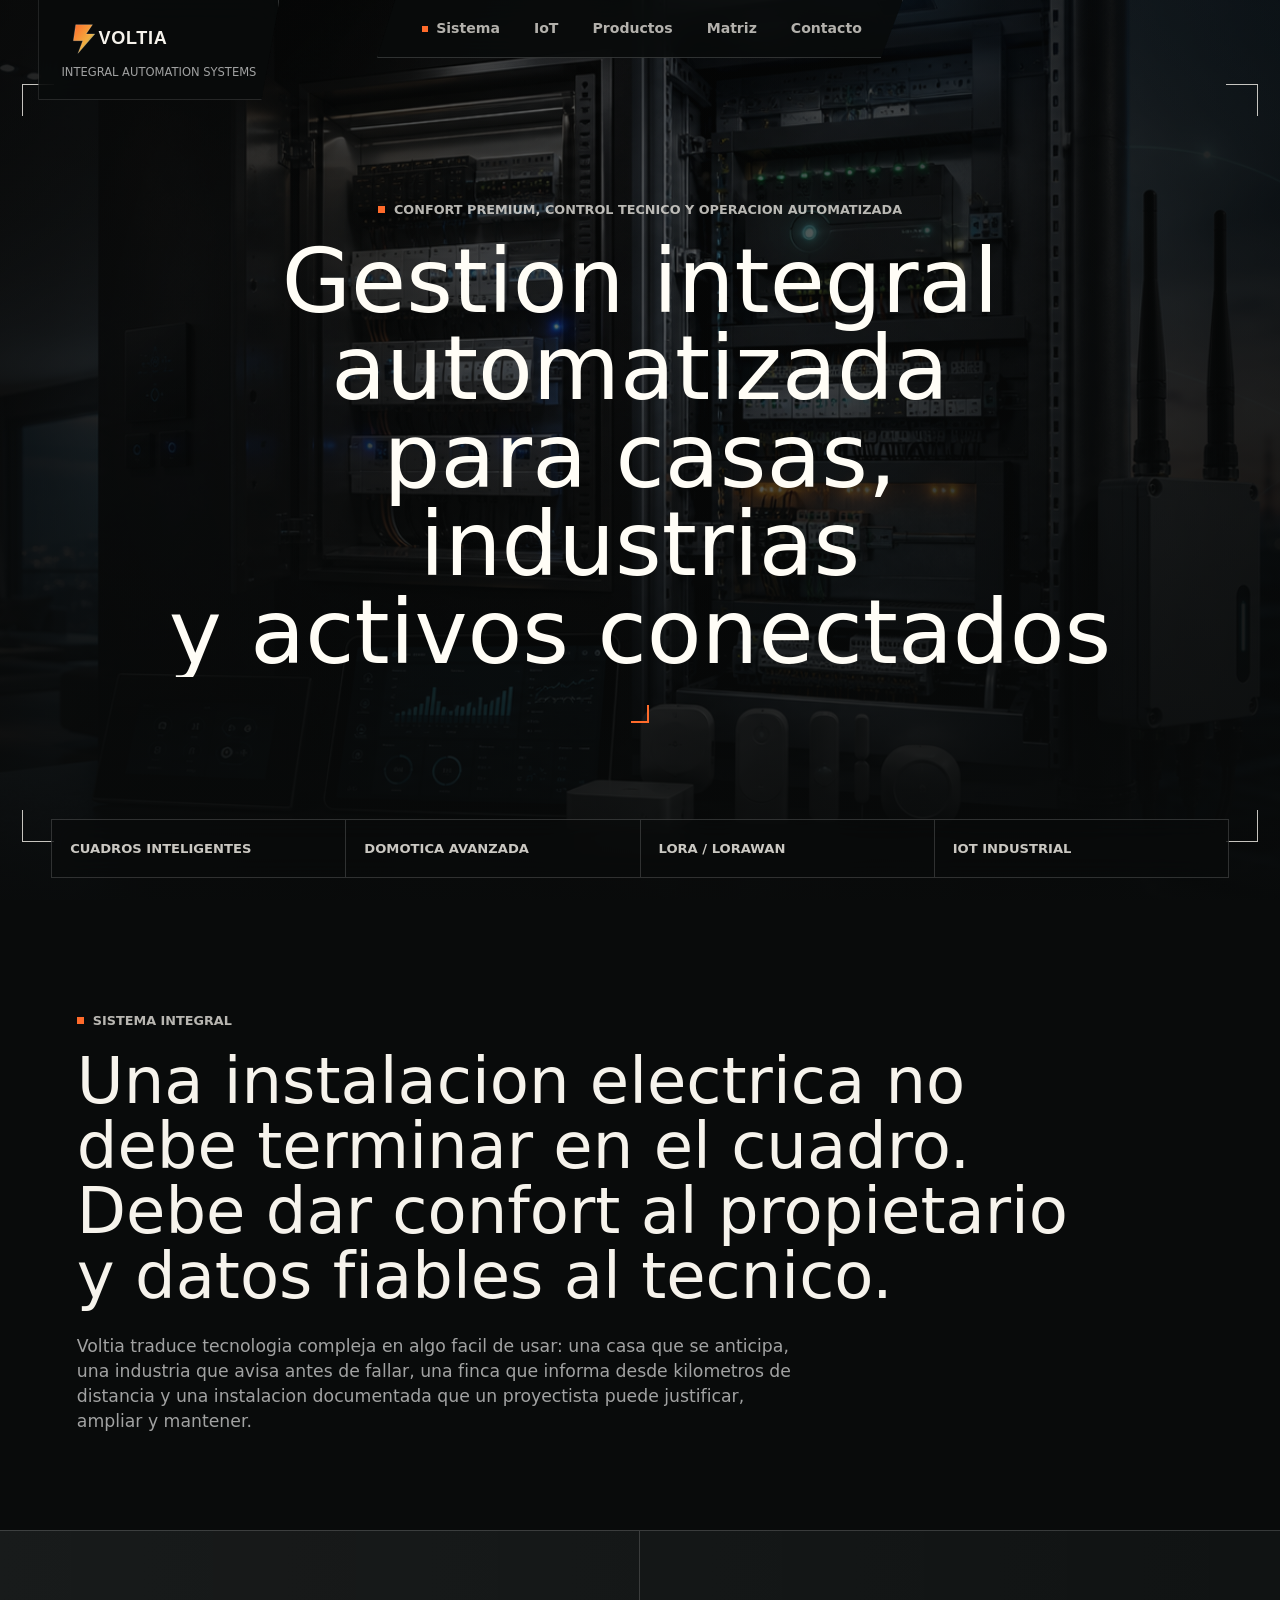
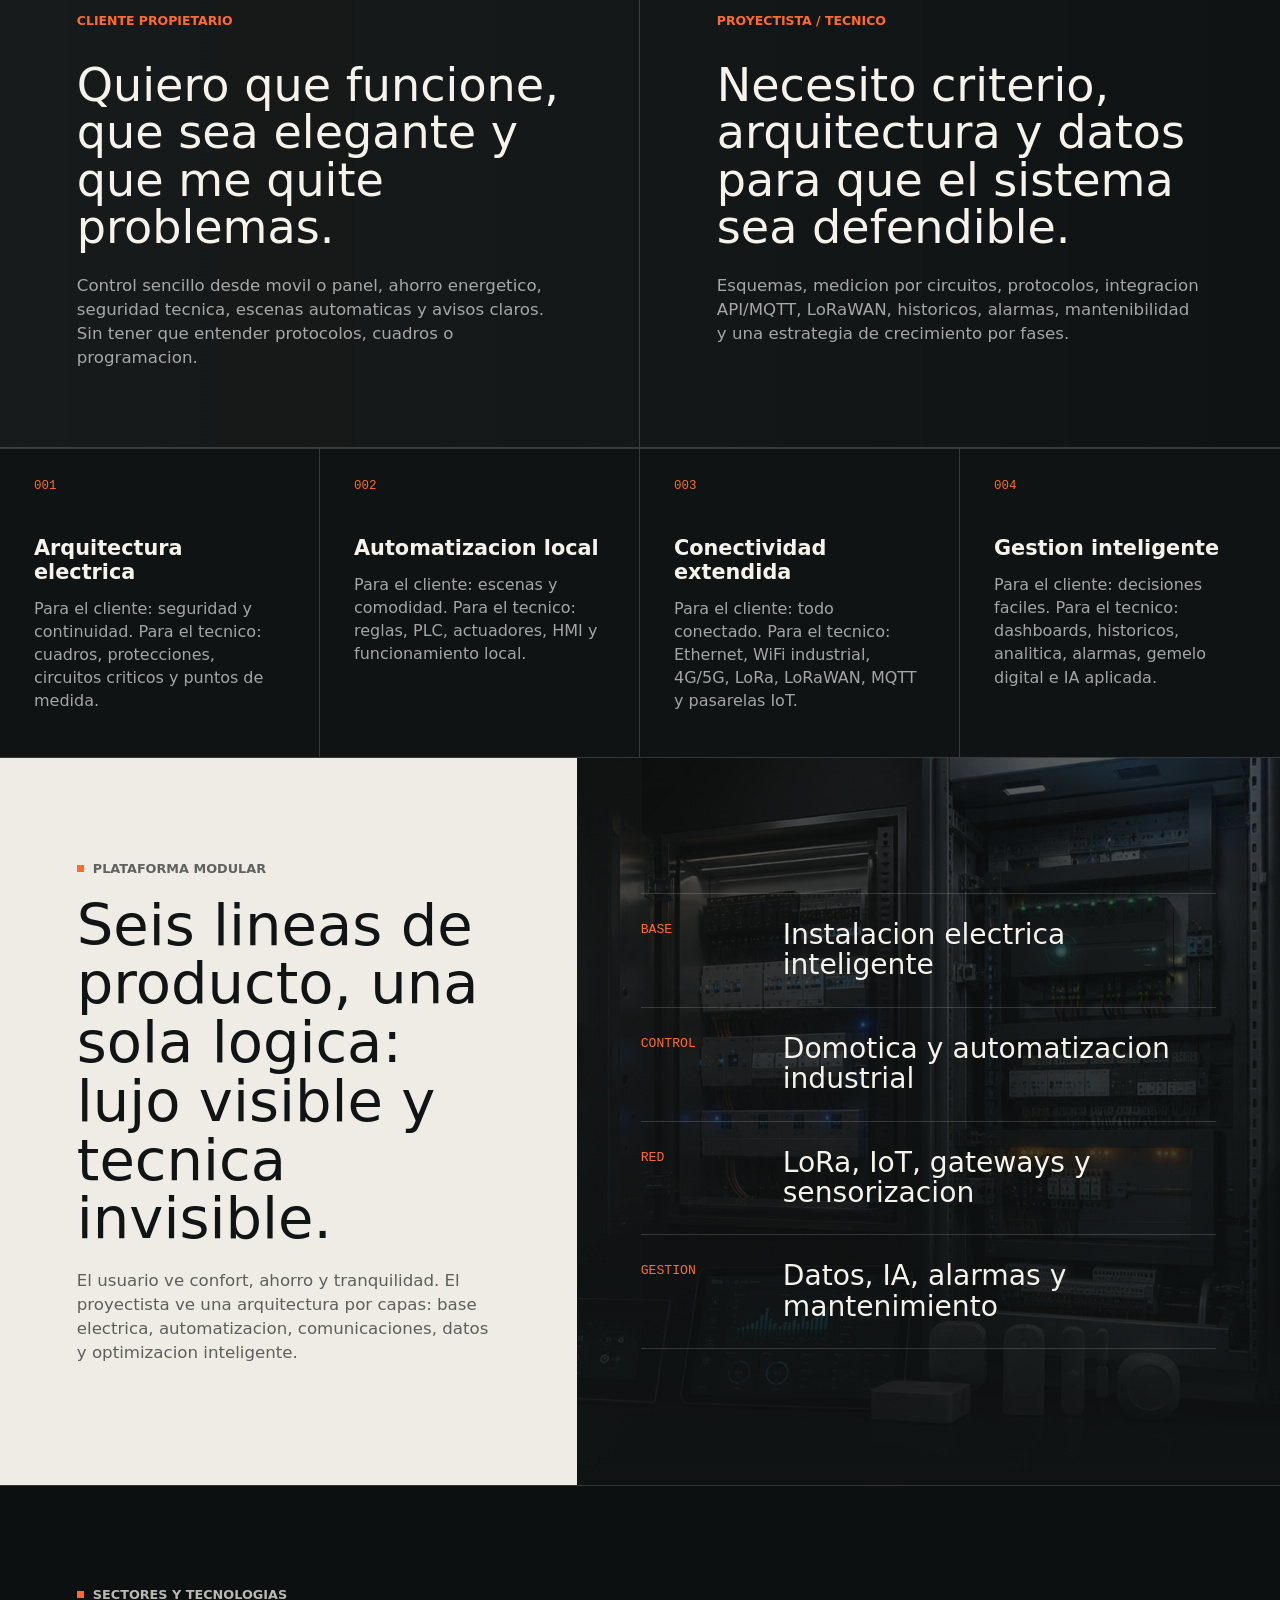
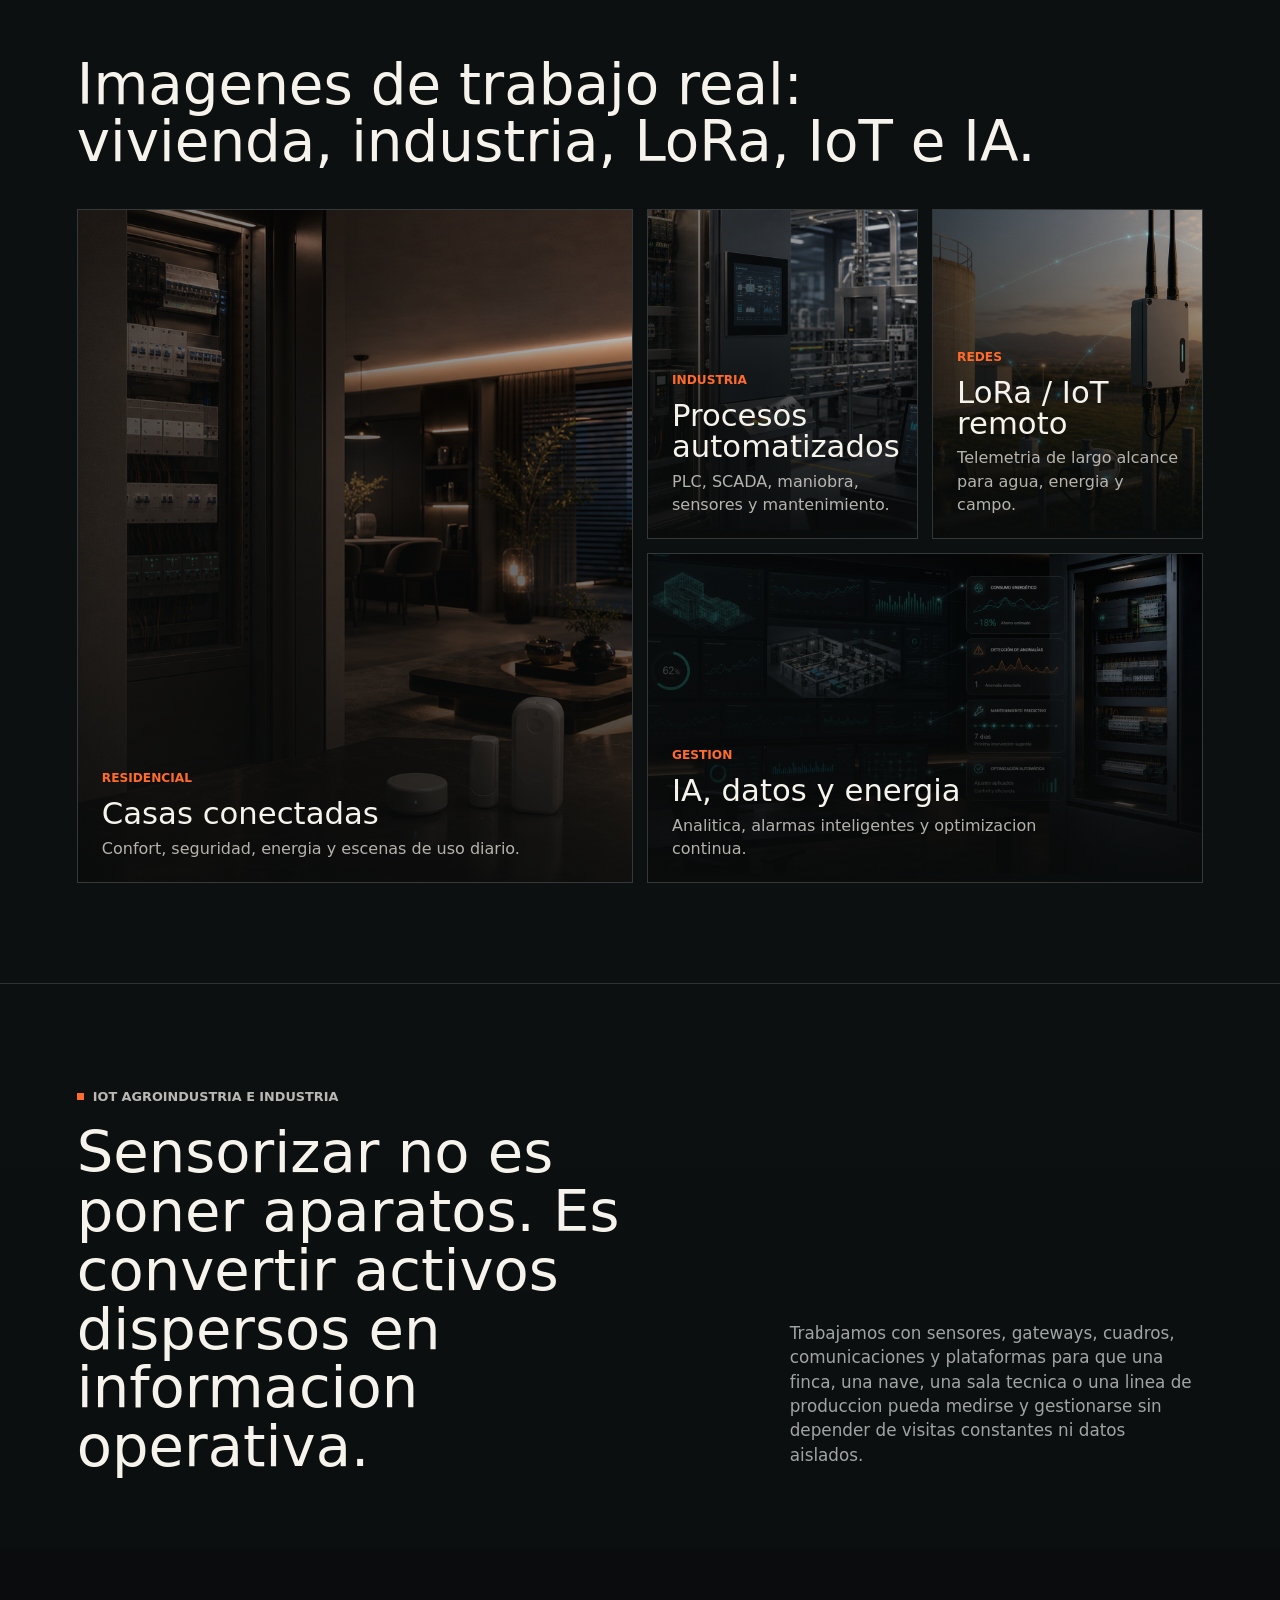
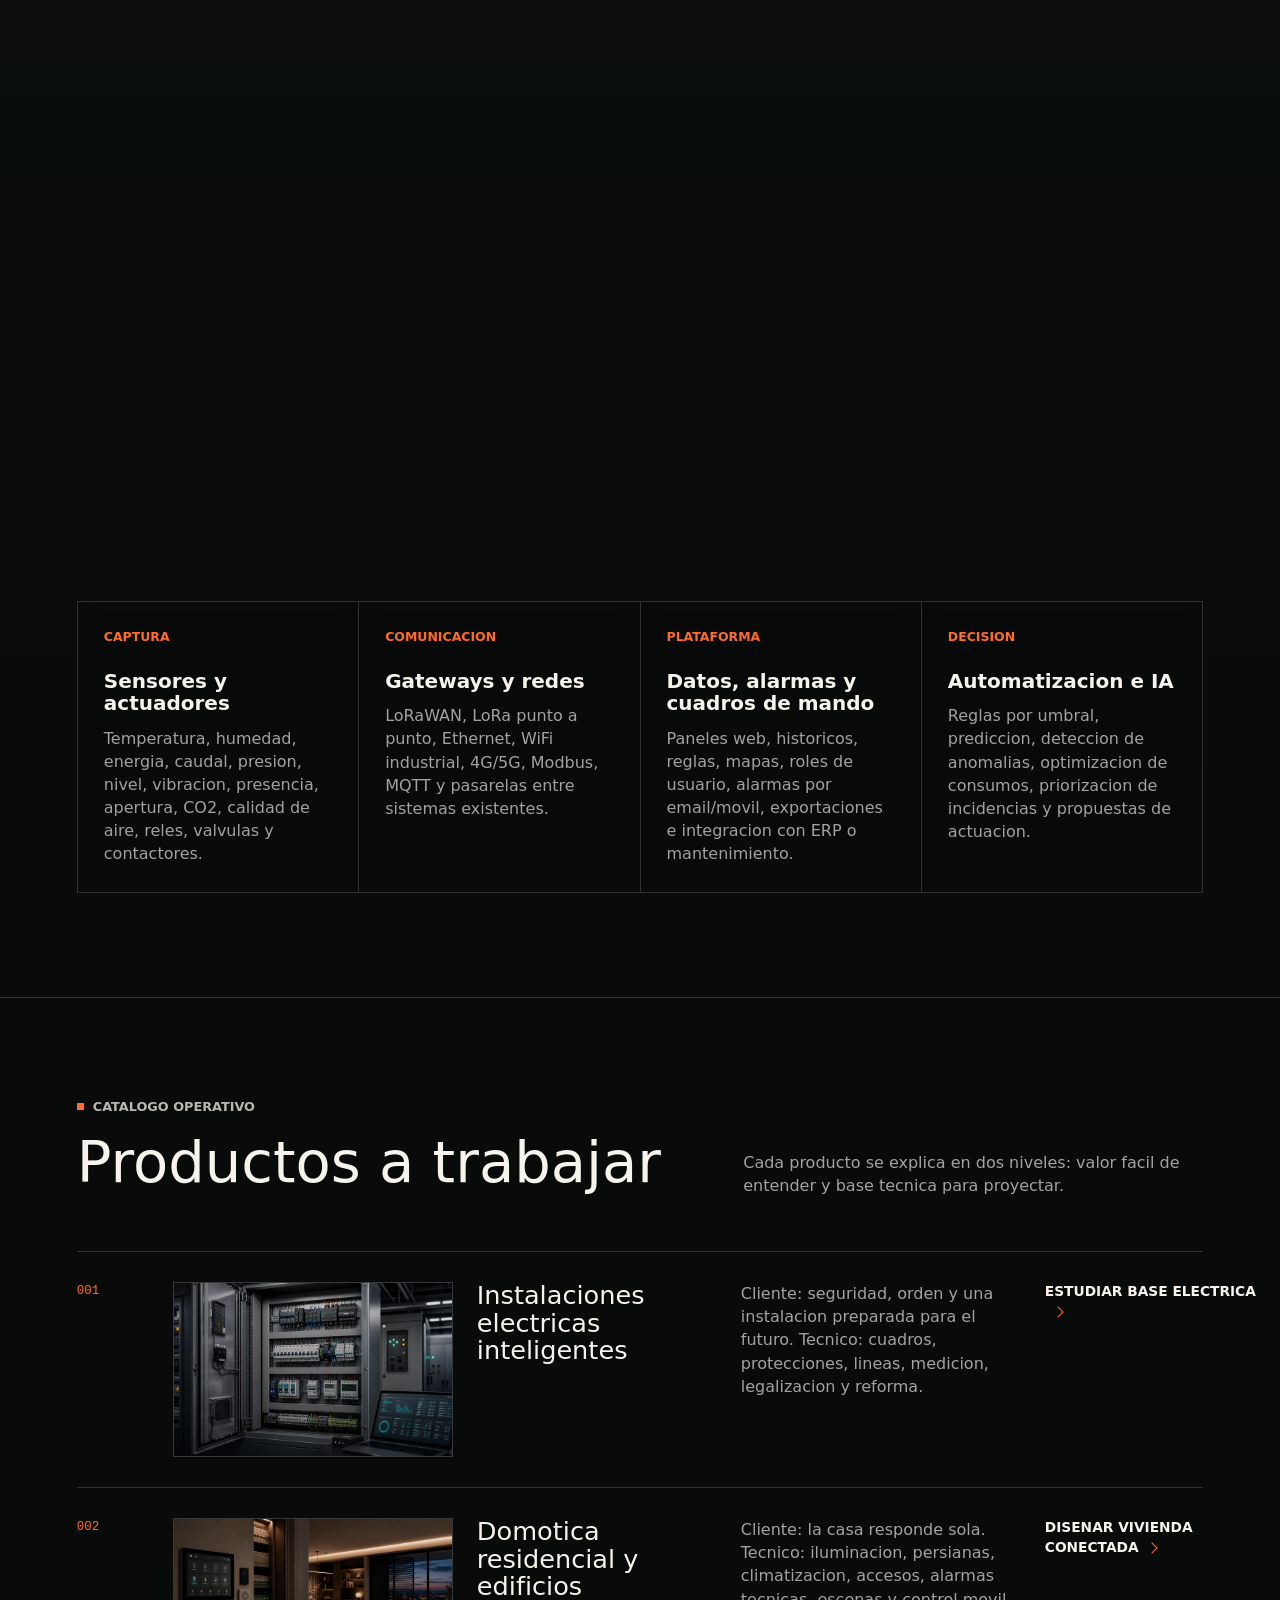
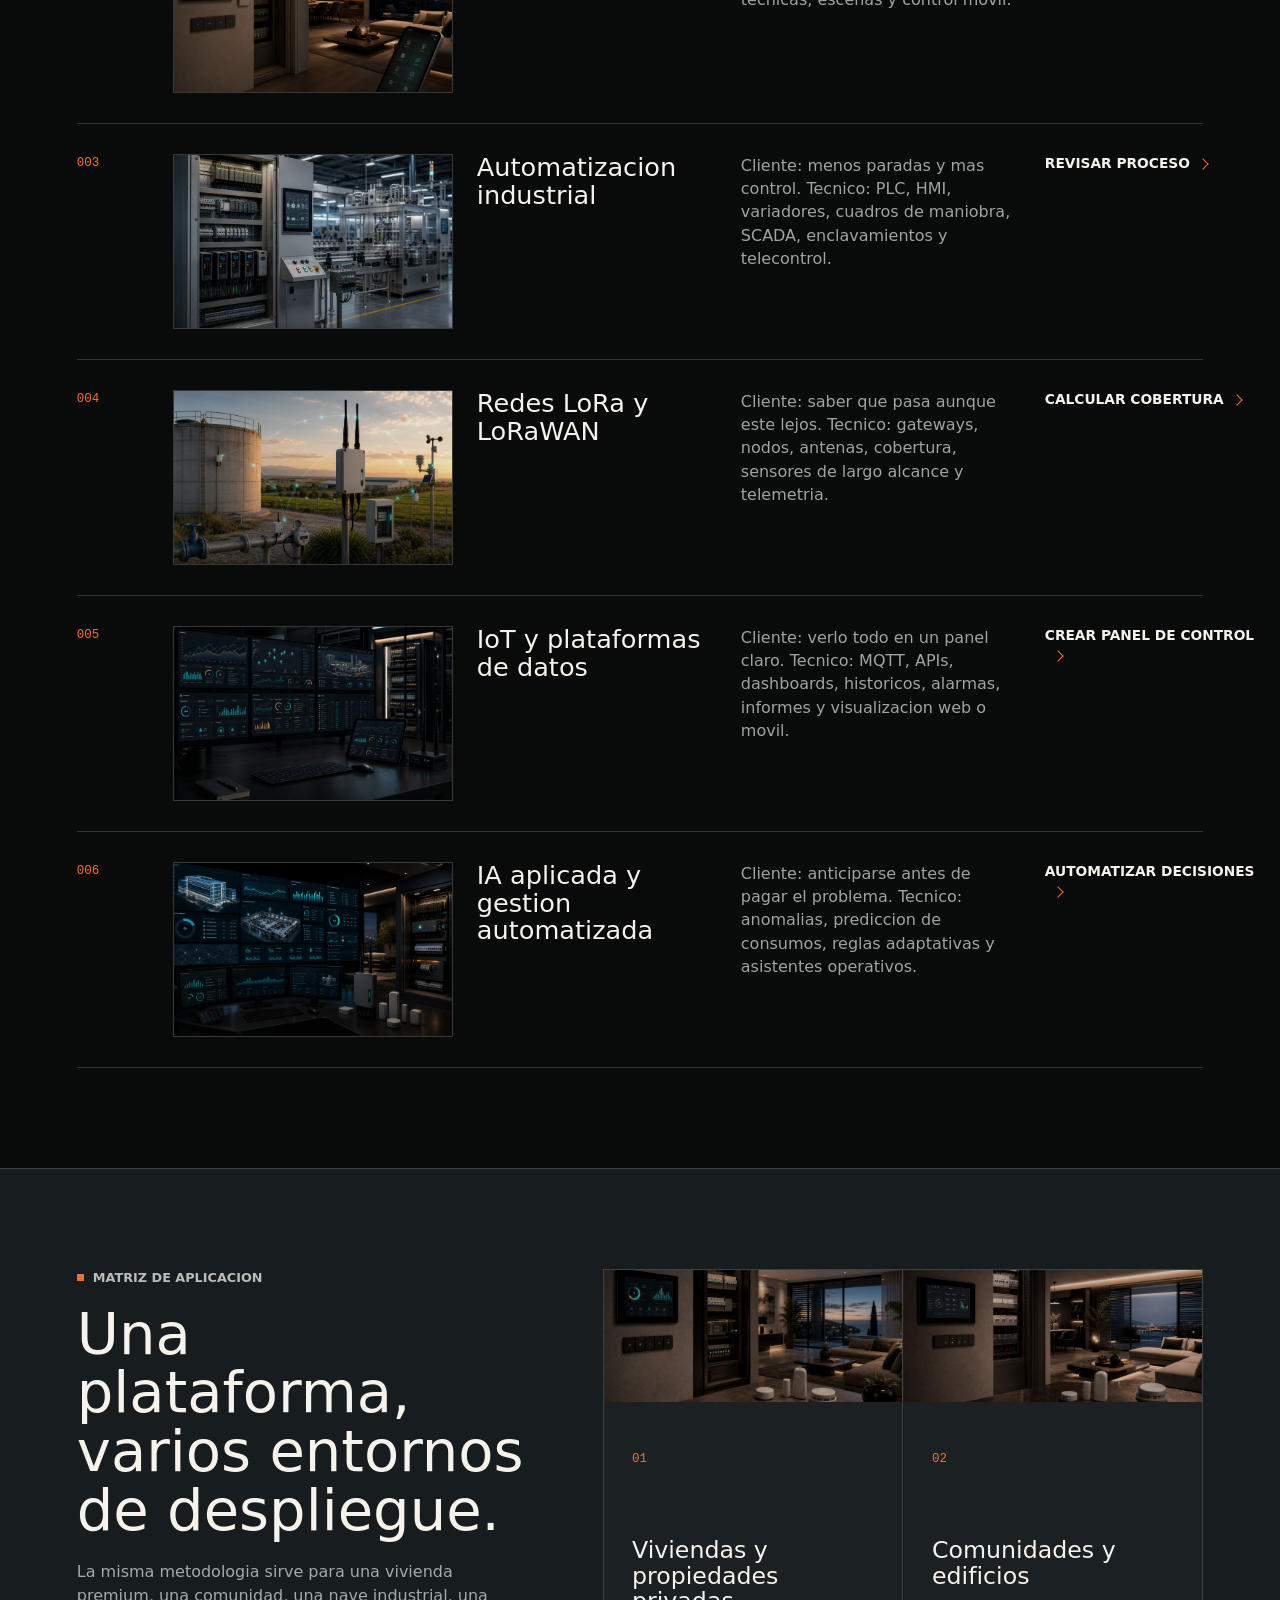
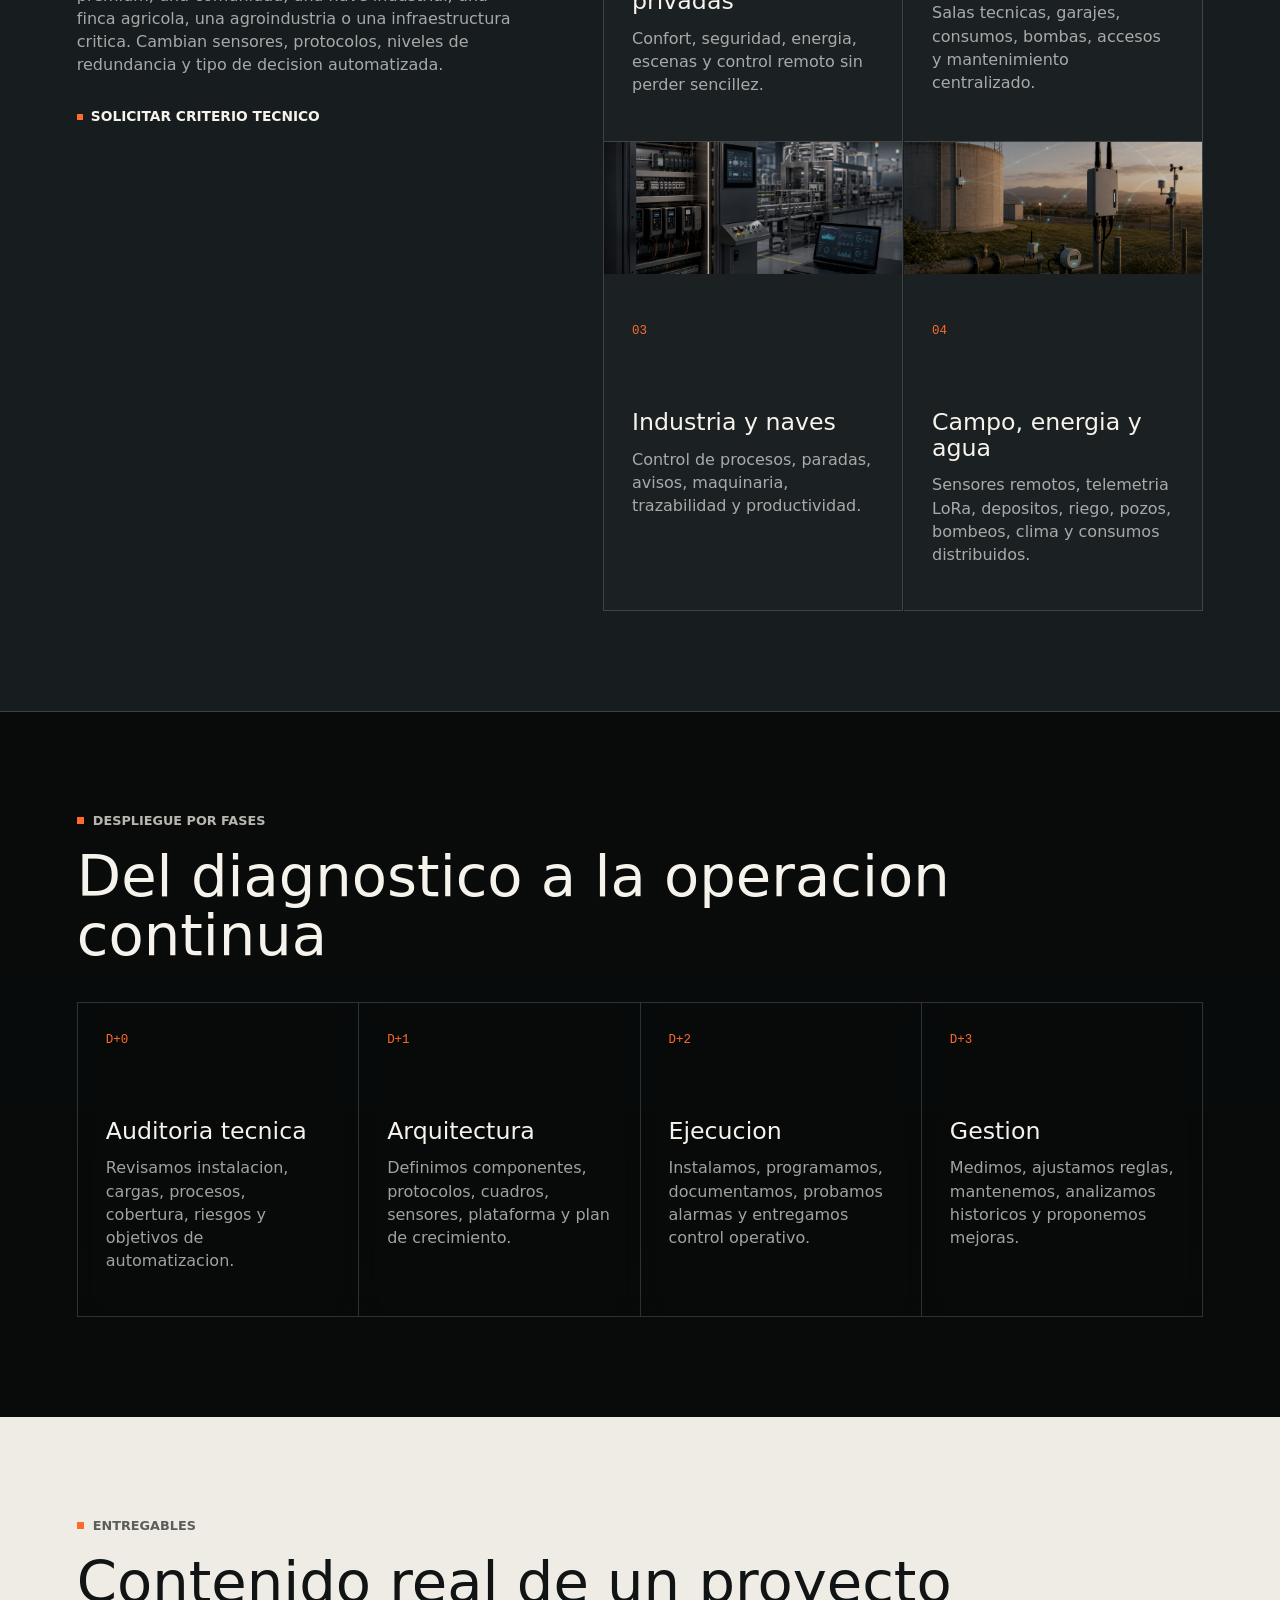
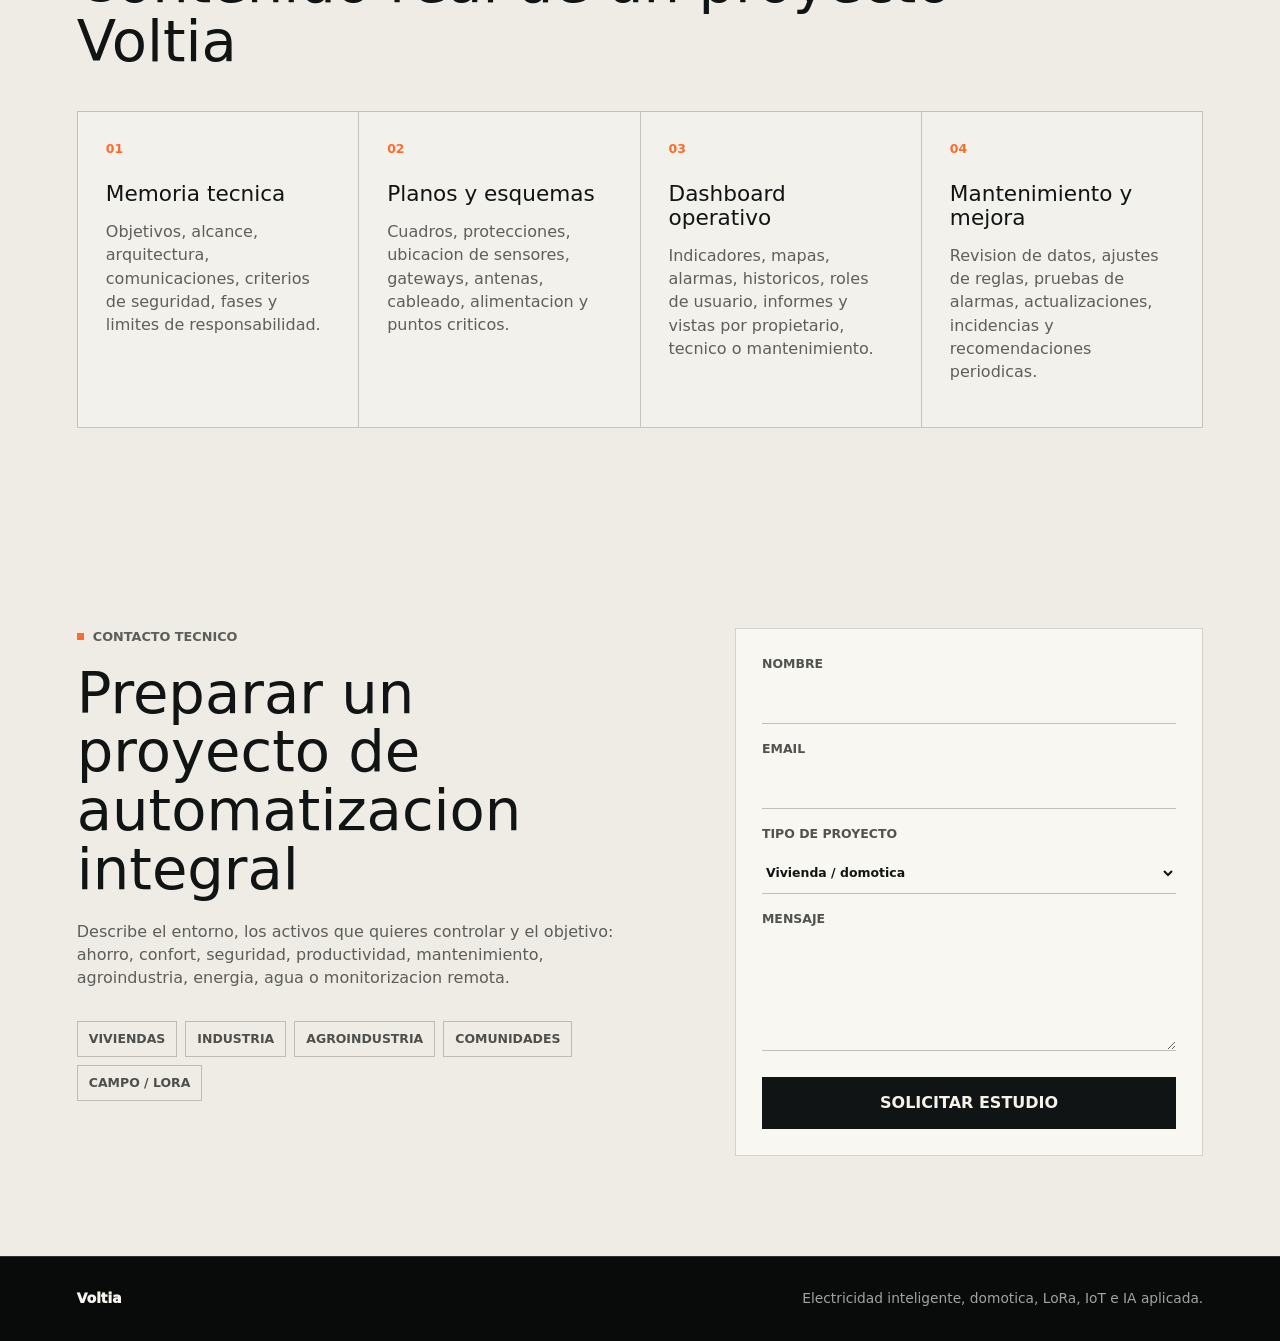
==== commit a2e847e6: "Clarify Voltia logo" ====
--- a/index.html
+++ b/index.html
@@ -14,7 +14,7 @@
   <body>
     <header class="topbar" data-header>
       <a class="brand" href="#inicio" aria-label="Voltia inicio">
-        <img src="assets/logo-voltia.svg" alt="Voltia" class="brand-logo">
+        <img src="assets/logo-voltia-v2.svg" alt="VOLTIA" class="brand-logo">
         <span class="brand-line">Integral automation systems</span>
       </a>
 
--- a/styles.css
+++ b/styles.css
@@ -76,7 +76,7 @@
 
 .brand-logo {
   display: block;
-  width: 142px;
+  width: 154px;
   height: auto;
 }
 
@@ -1263,7 +1263,7 @@
   }
 
   .brand-logo {
-    width: 118px;
+    width: 128px;
   }
 
   .nav-toggle {
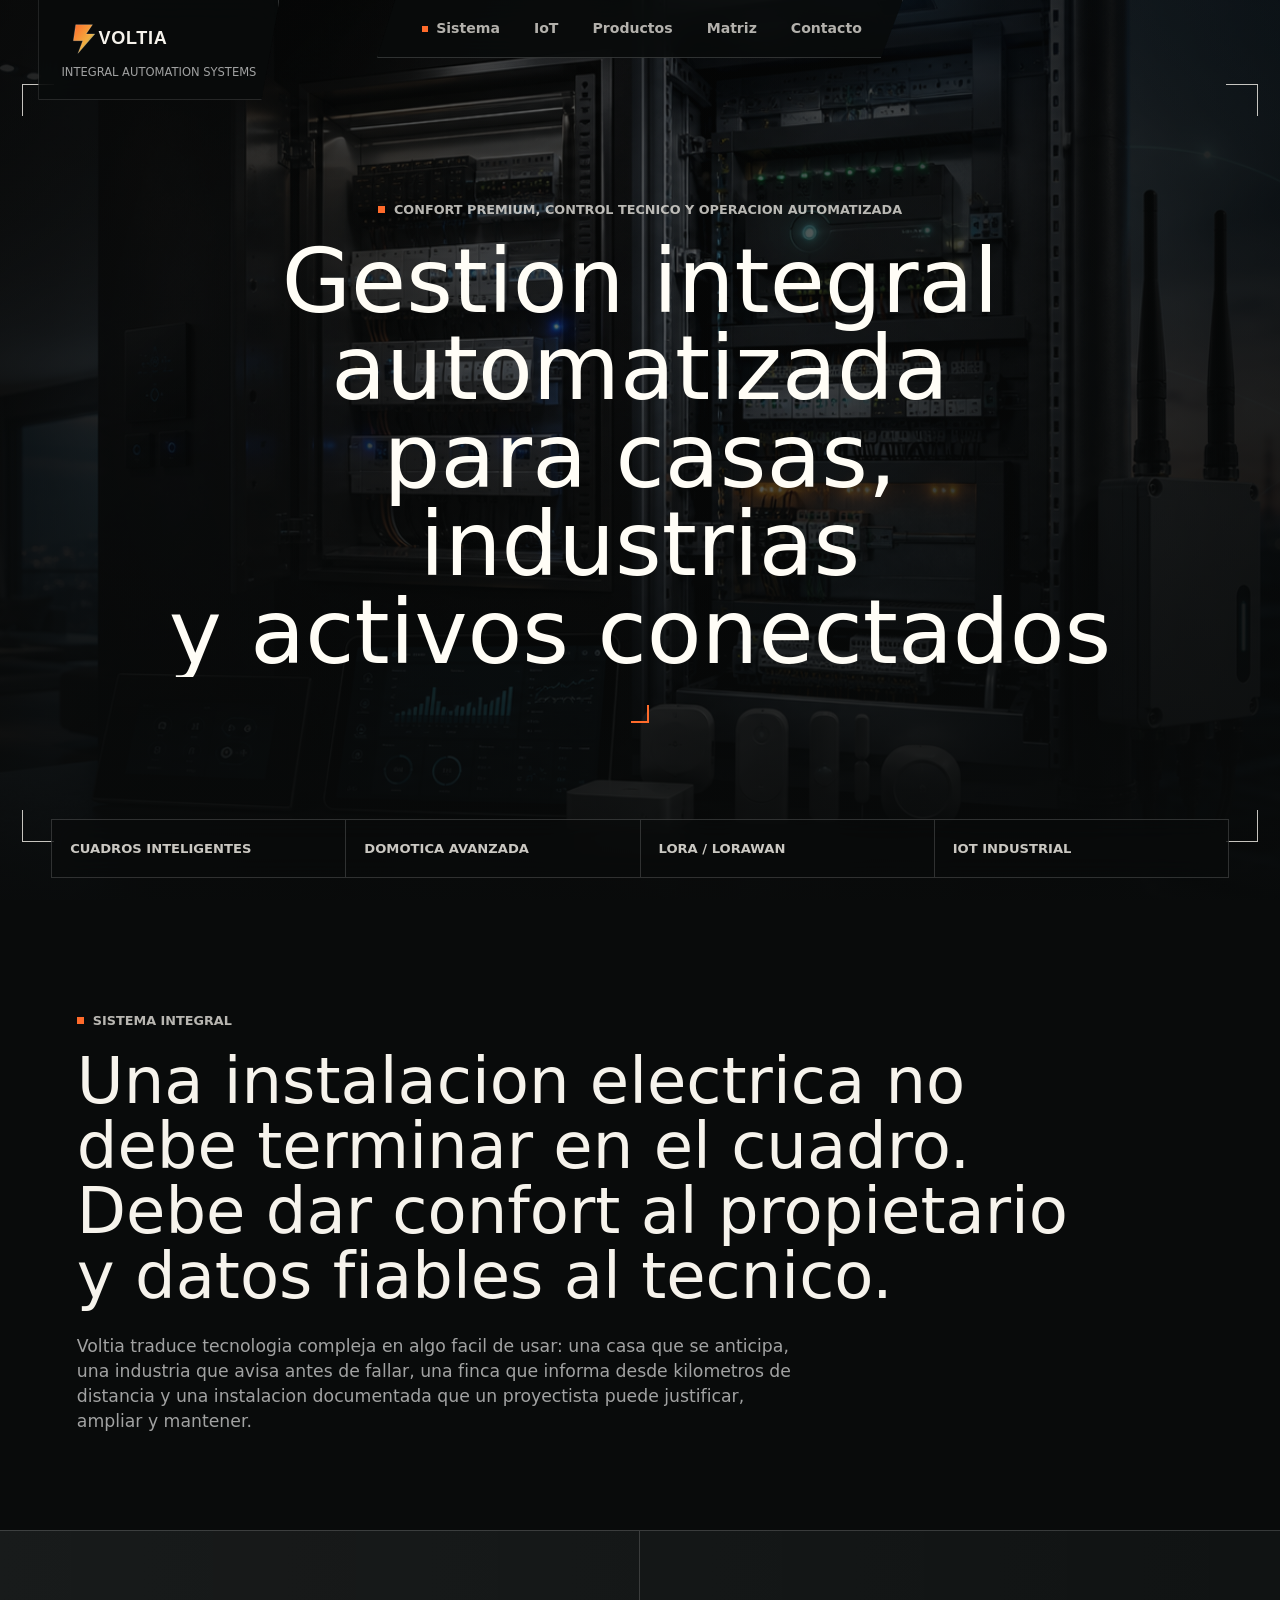
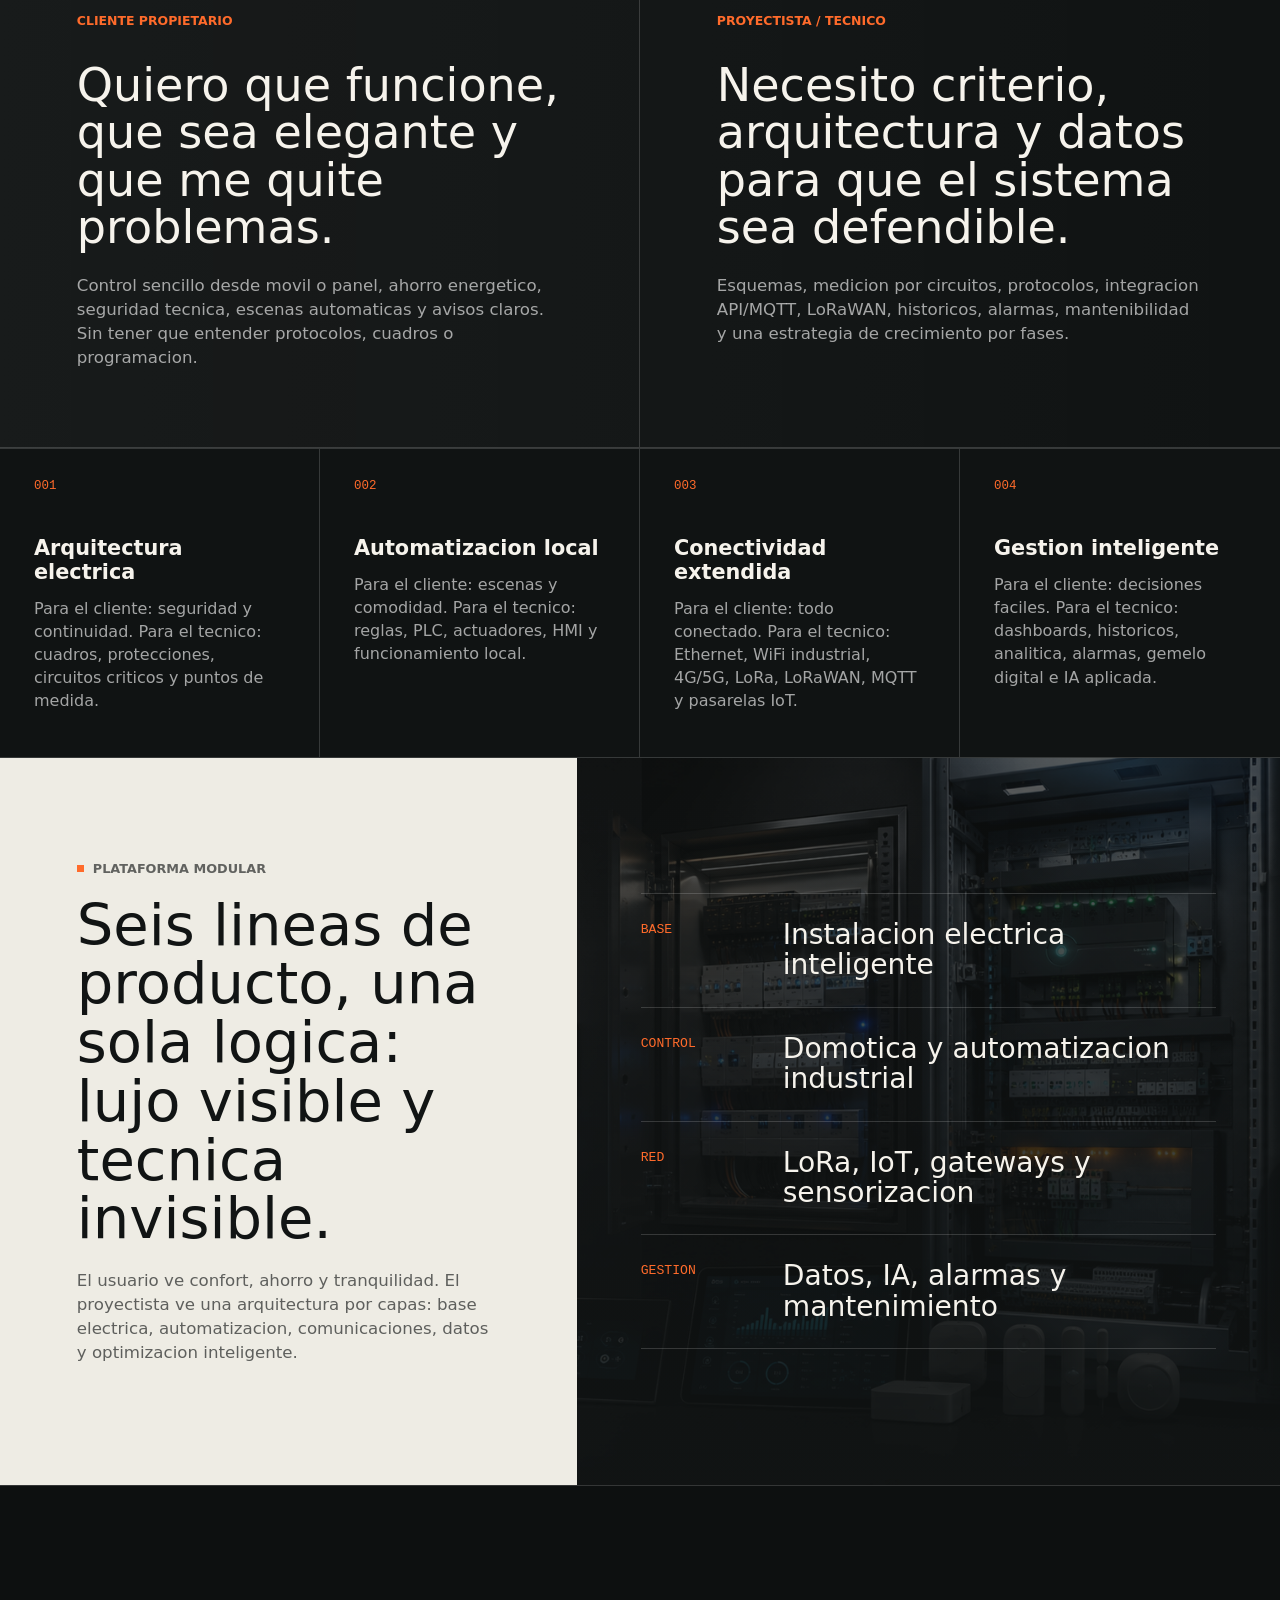
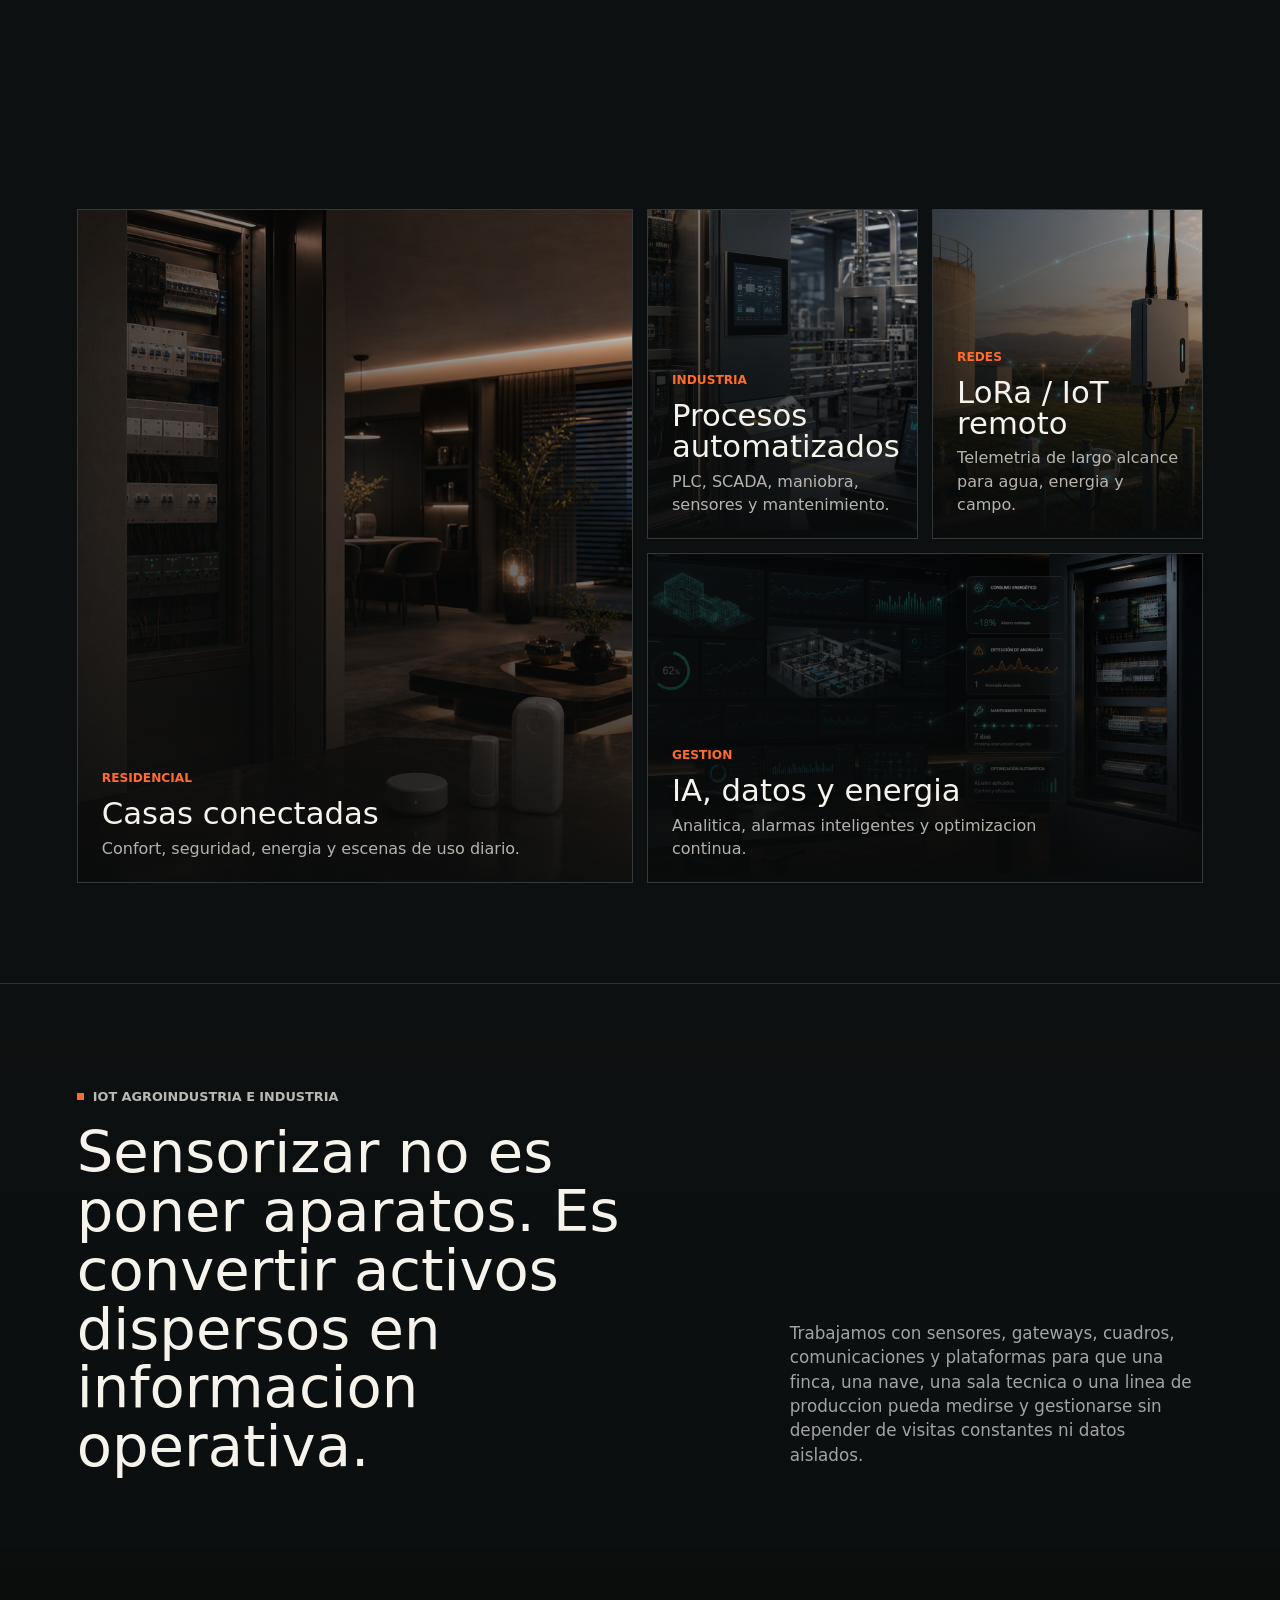
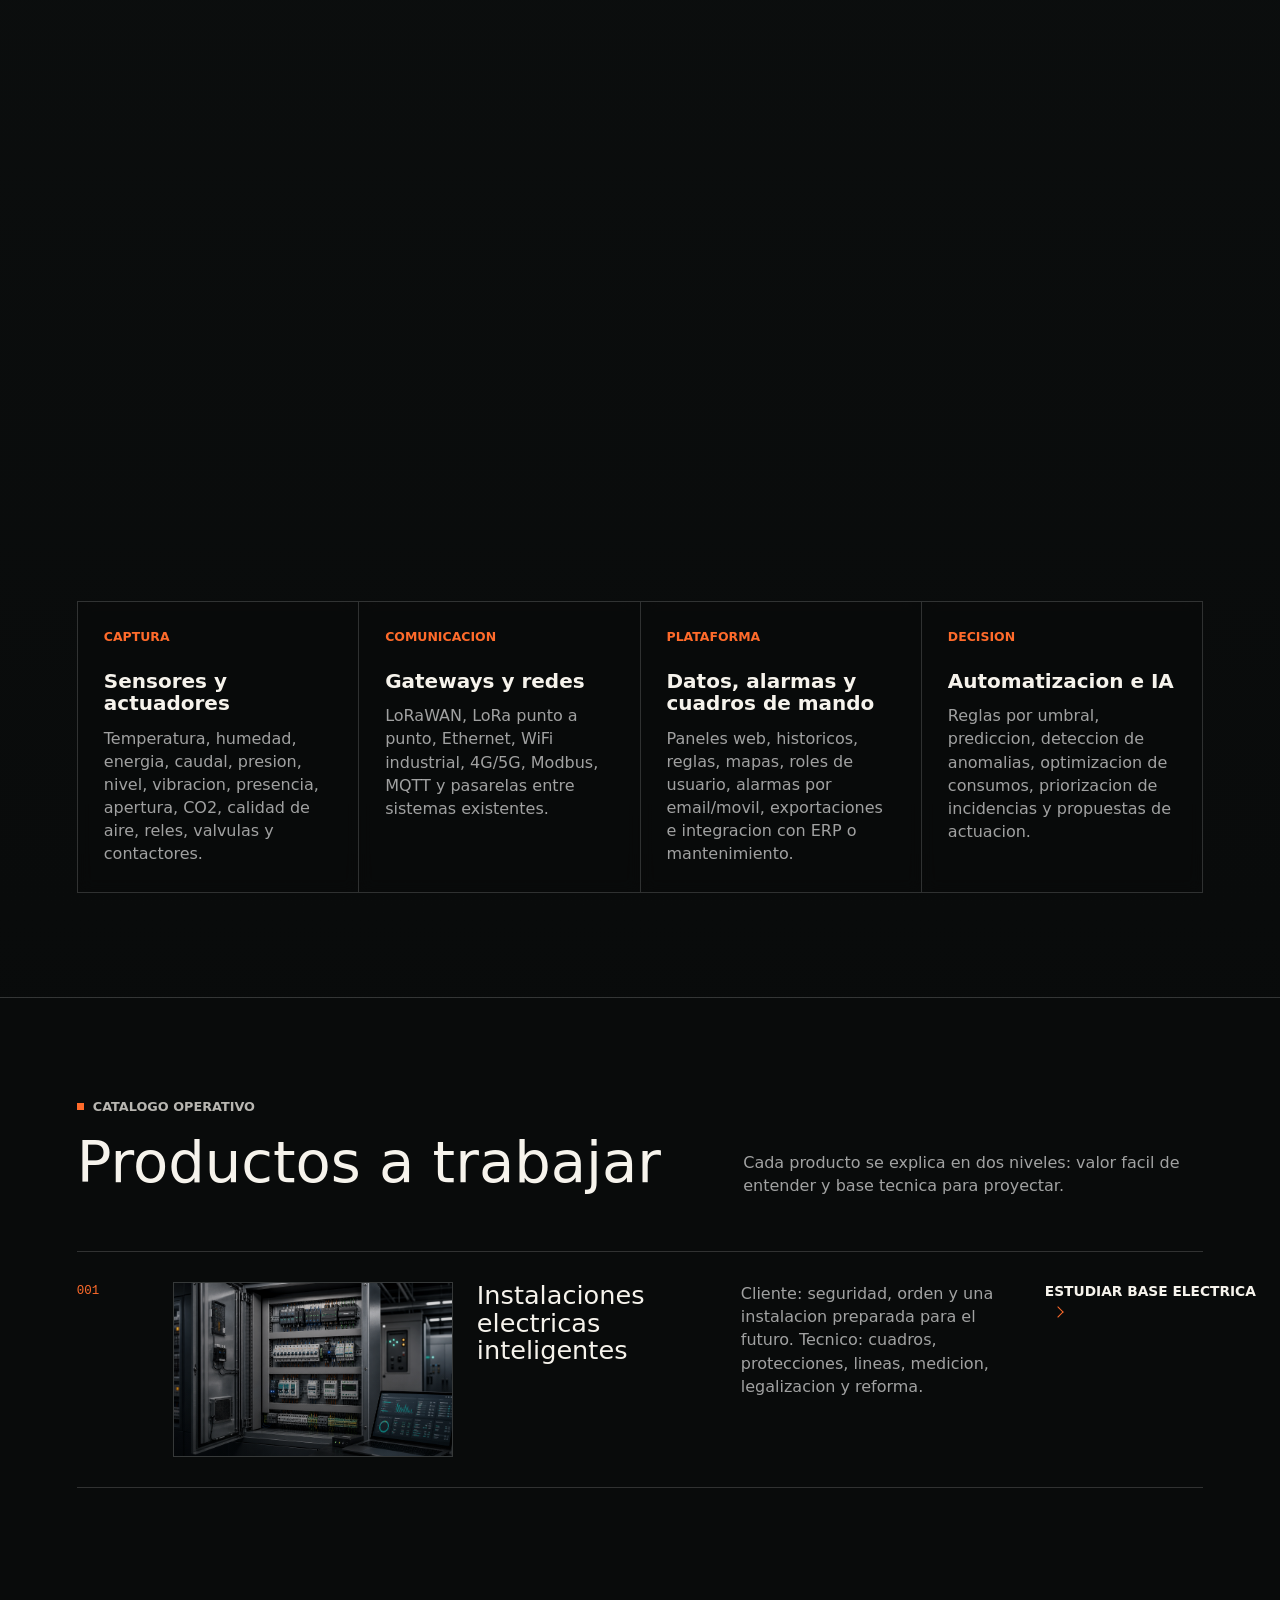
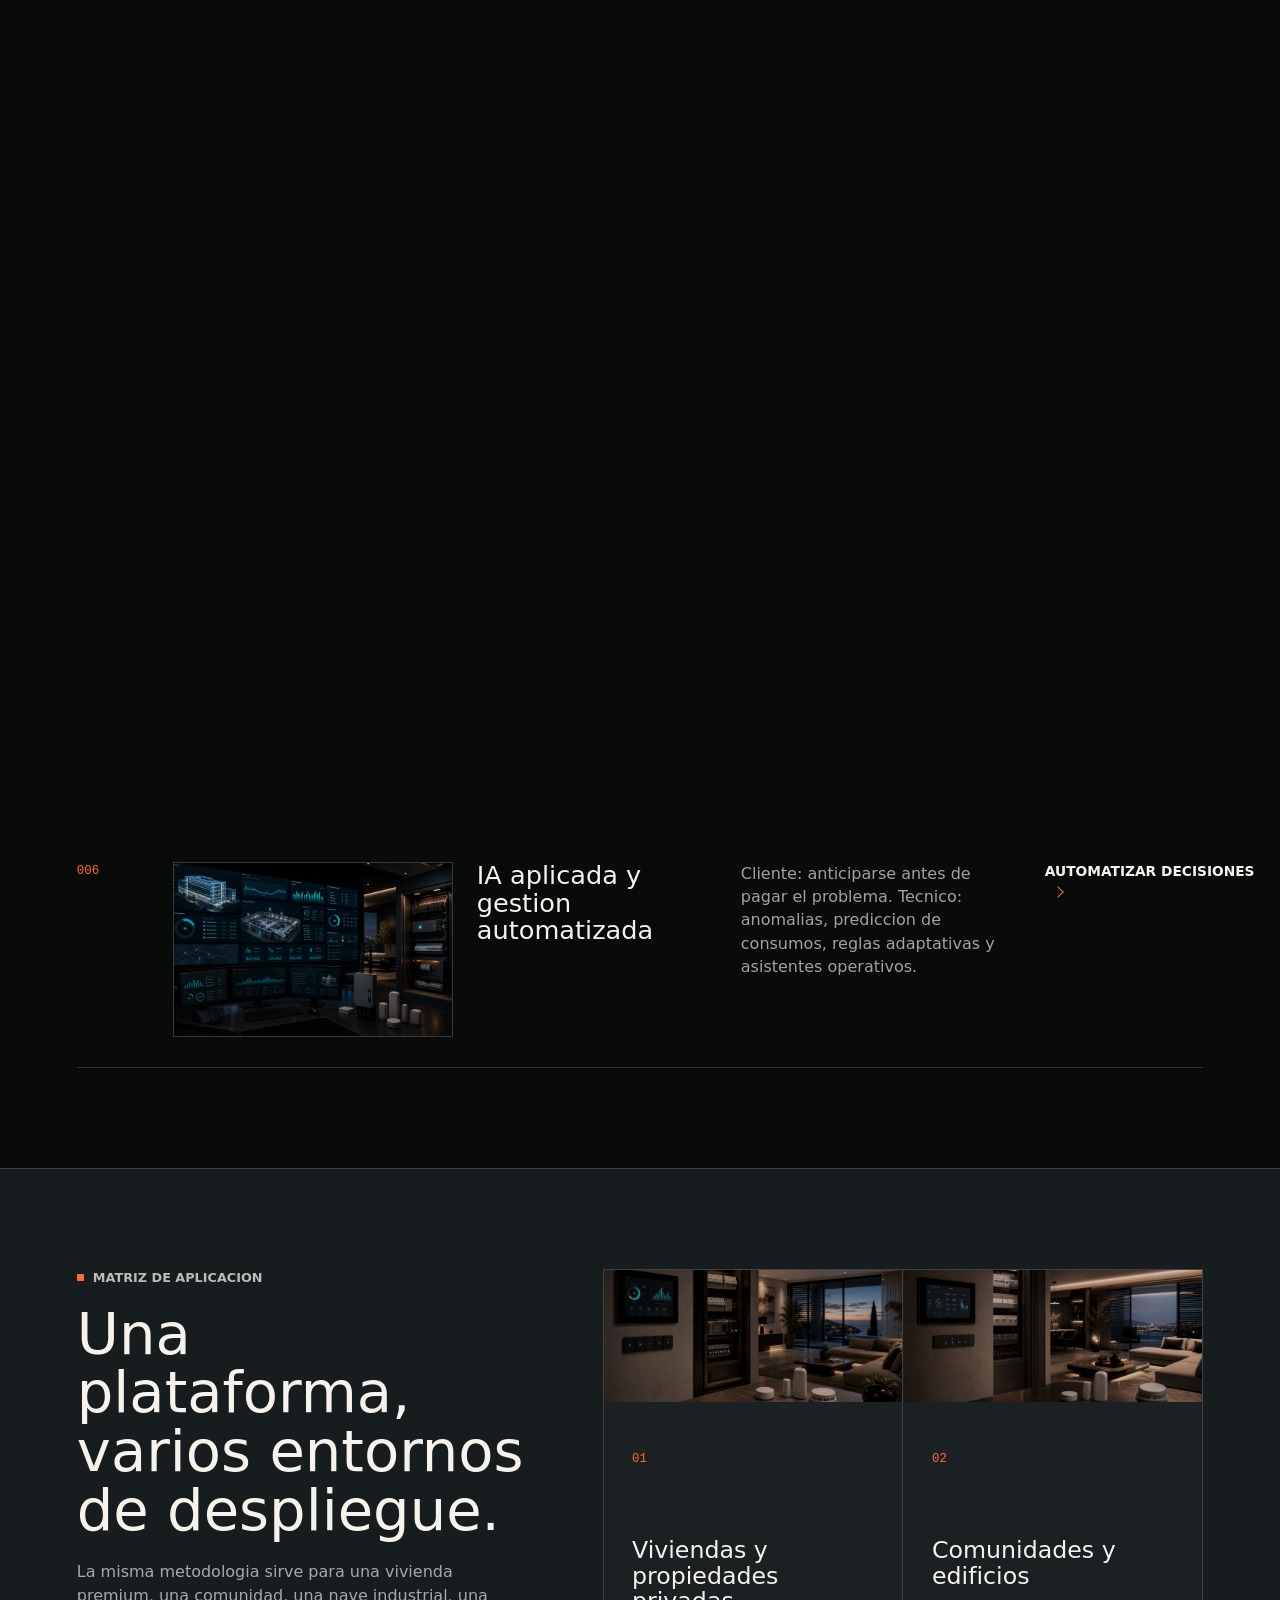
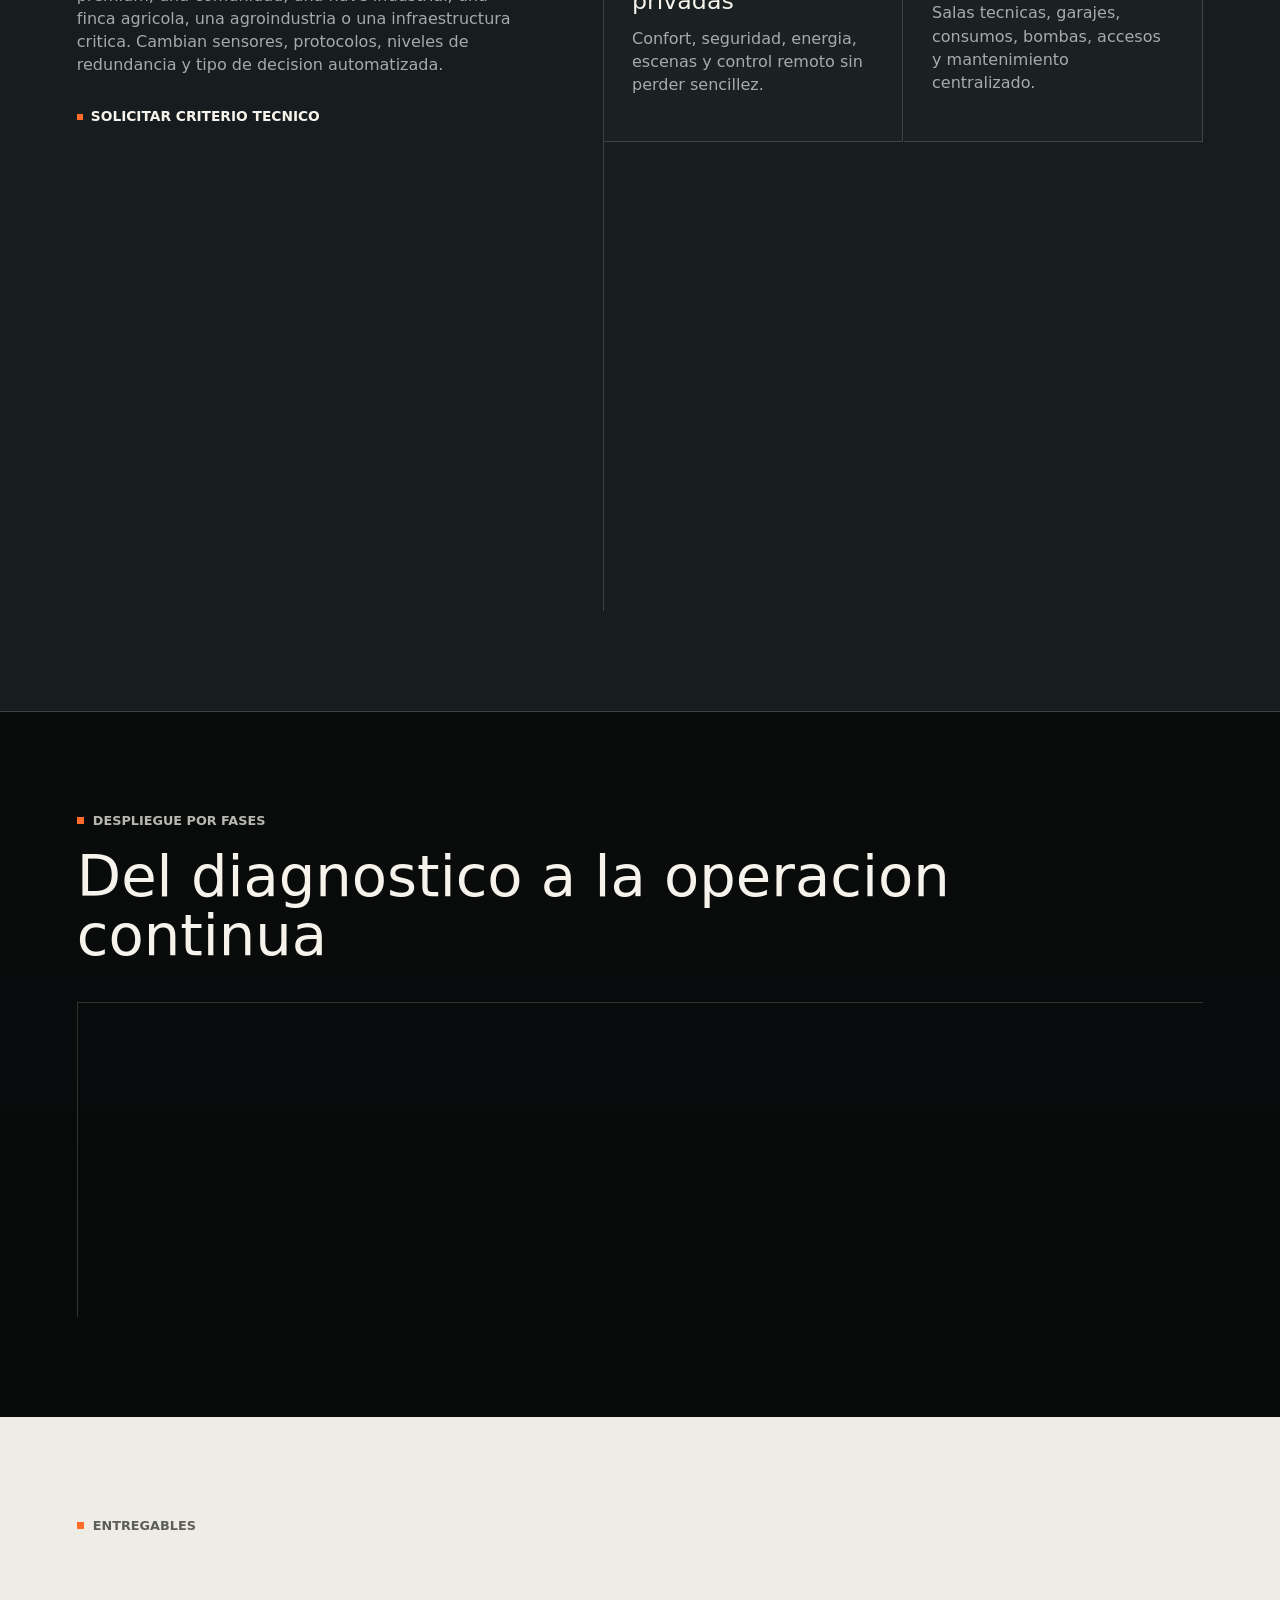
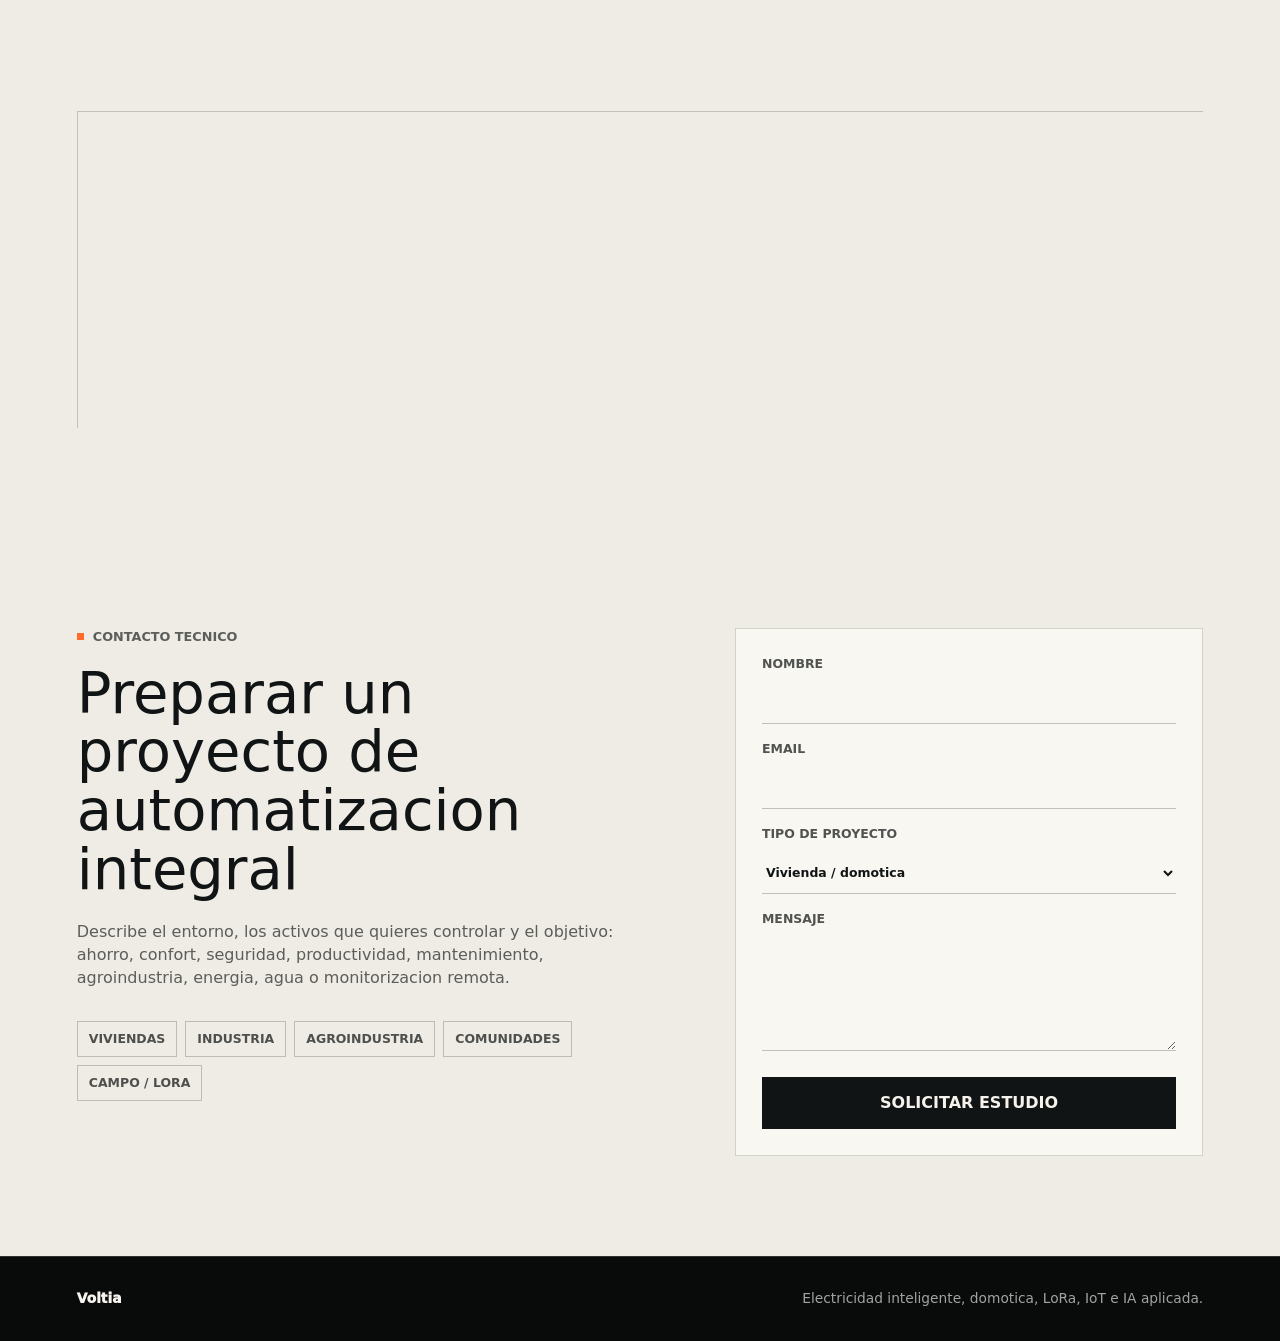
==== commit 102c7f78: "Use animated LED video hero" ====
--- a/index.html
+++ b/index.html
@@ -35,6 +35,18 @@
 
     <main>
       <section class="hero" id="inicio">
+        <video
+          class="hero-video"
+          autoplay
+          muted
+          loop
+          playsinline
+          preload="metadata"
+          poster="assets/hero-automatizaciones.png"
+          aria-hidden="true"
+        >
+          <source src="assets/hero-voltia-led-loop.mp4" type="video/mp4">
+        </video>
         <div class="hero-image" aria-hidden="true"></div>
         <div class="hero-shade" aria-hidden="true"></div>
         <div class="corner corner-tl" aria-hidden="true"></div>
--- a/styles.css
+++ b/styles.css
@@ -153,10 +153,20 @@
   isolation: isolate;
 }
 
+.hero-video,
 .hero-image,
 .hero-shade {
   position: absolute;
   inset: 0;
+}
+
+.hero-video {
+  z-index: -4;
+  width: 100%;
+  height: 100%;
+  object-fit: cover;
+  filter: saturate(0.82) contrast(1.02);
+  transform: scale(1.03);
 }
 
 .hero-image {
@@ -164,6 +174,7 @@
   background: url("assets/hero-automatizaciones.png") center / cover no-repeat;
   filter: saturate(0.82) contrast(1.02);
   transform: scale(1.03);
+  opacity: 0;
 }
 
 .hero-shade {
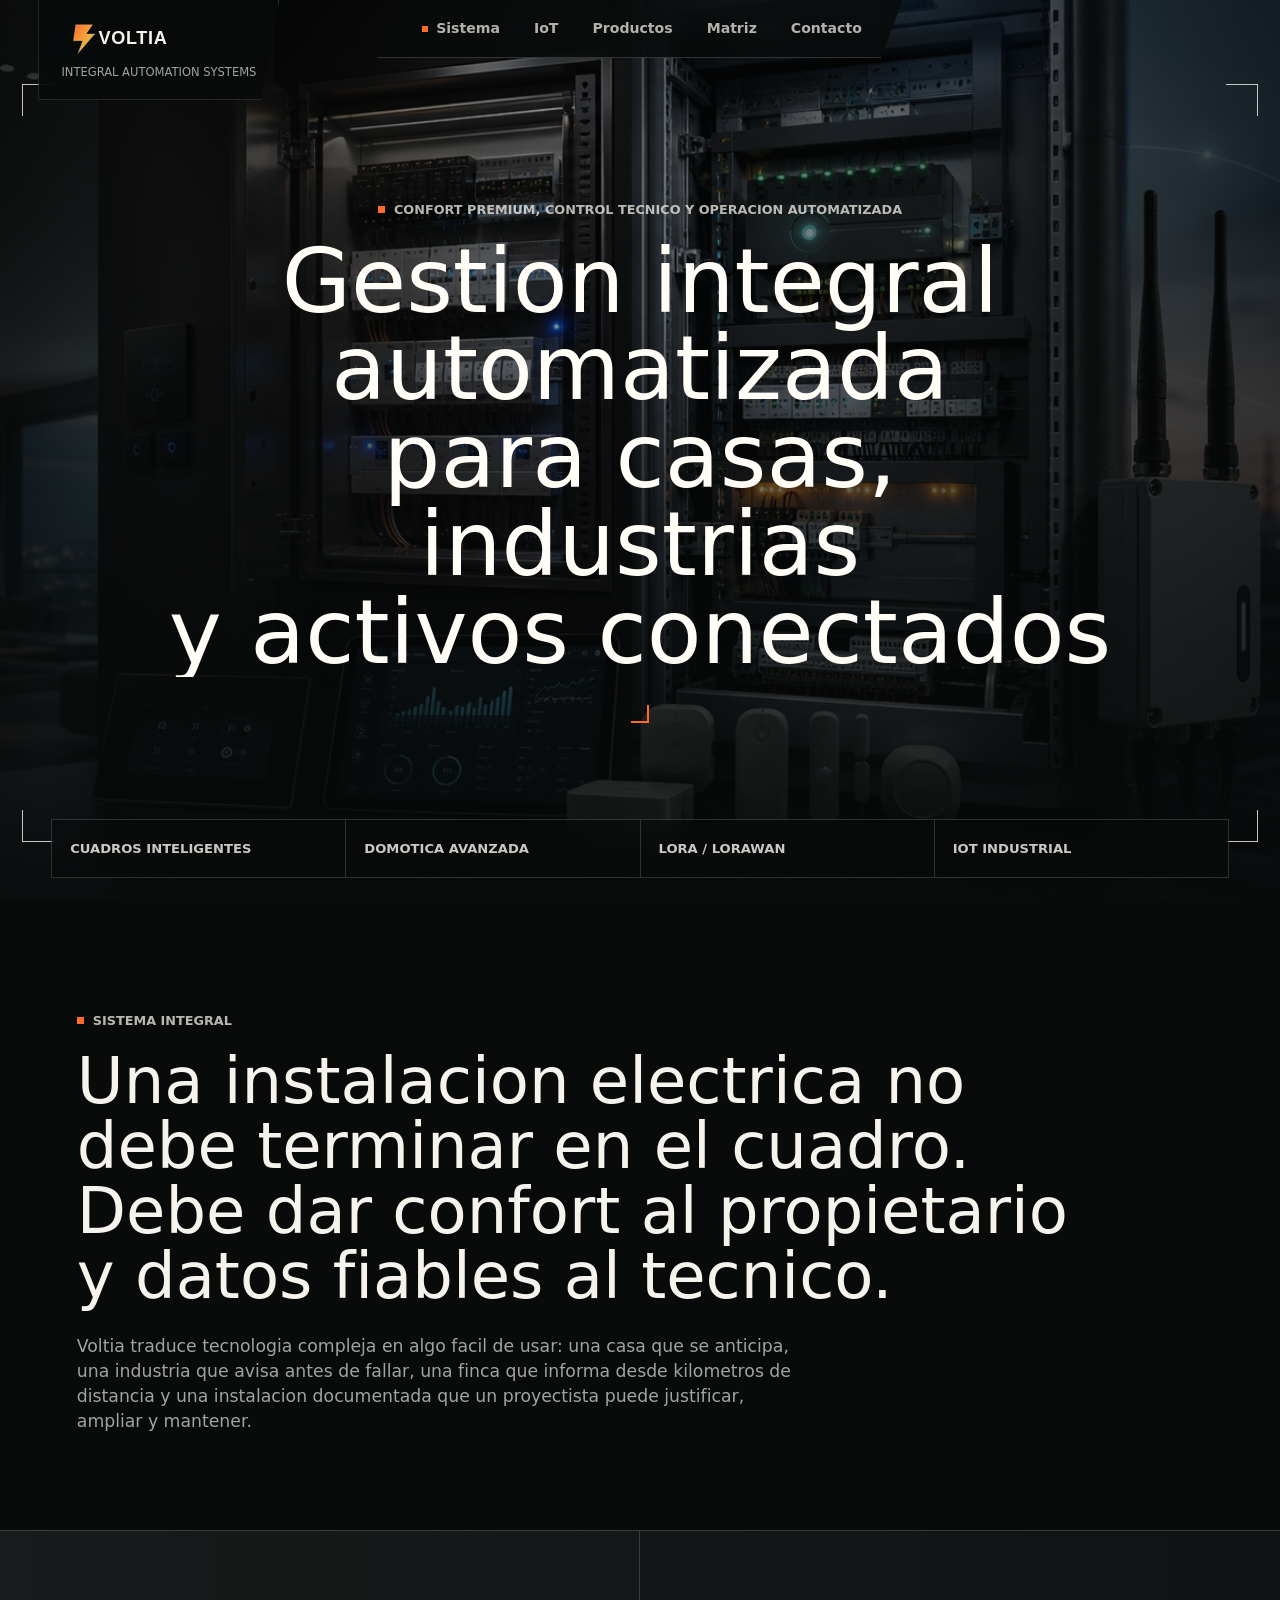
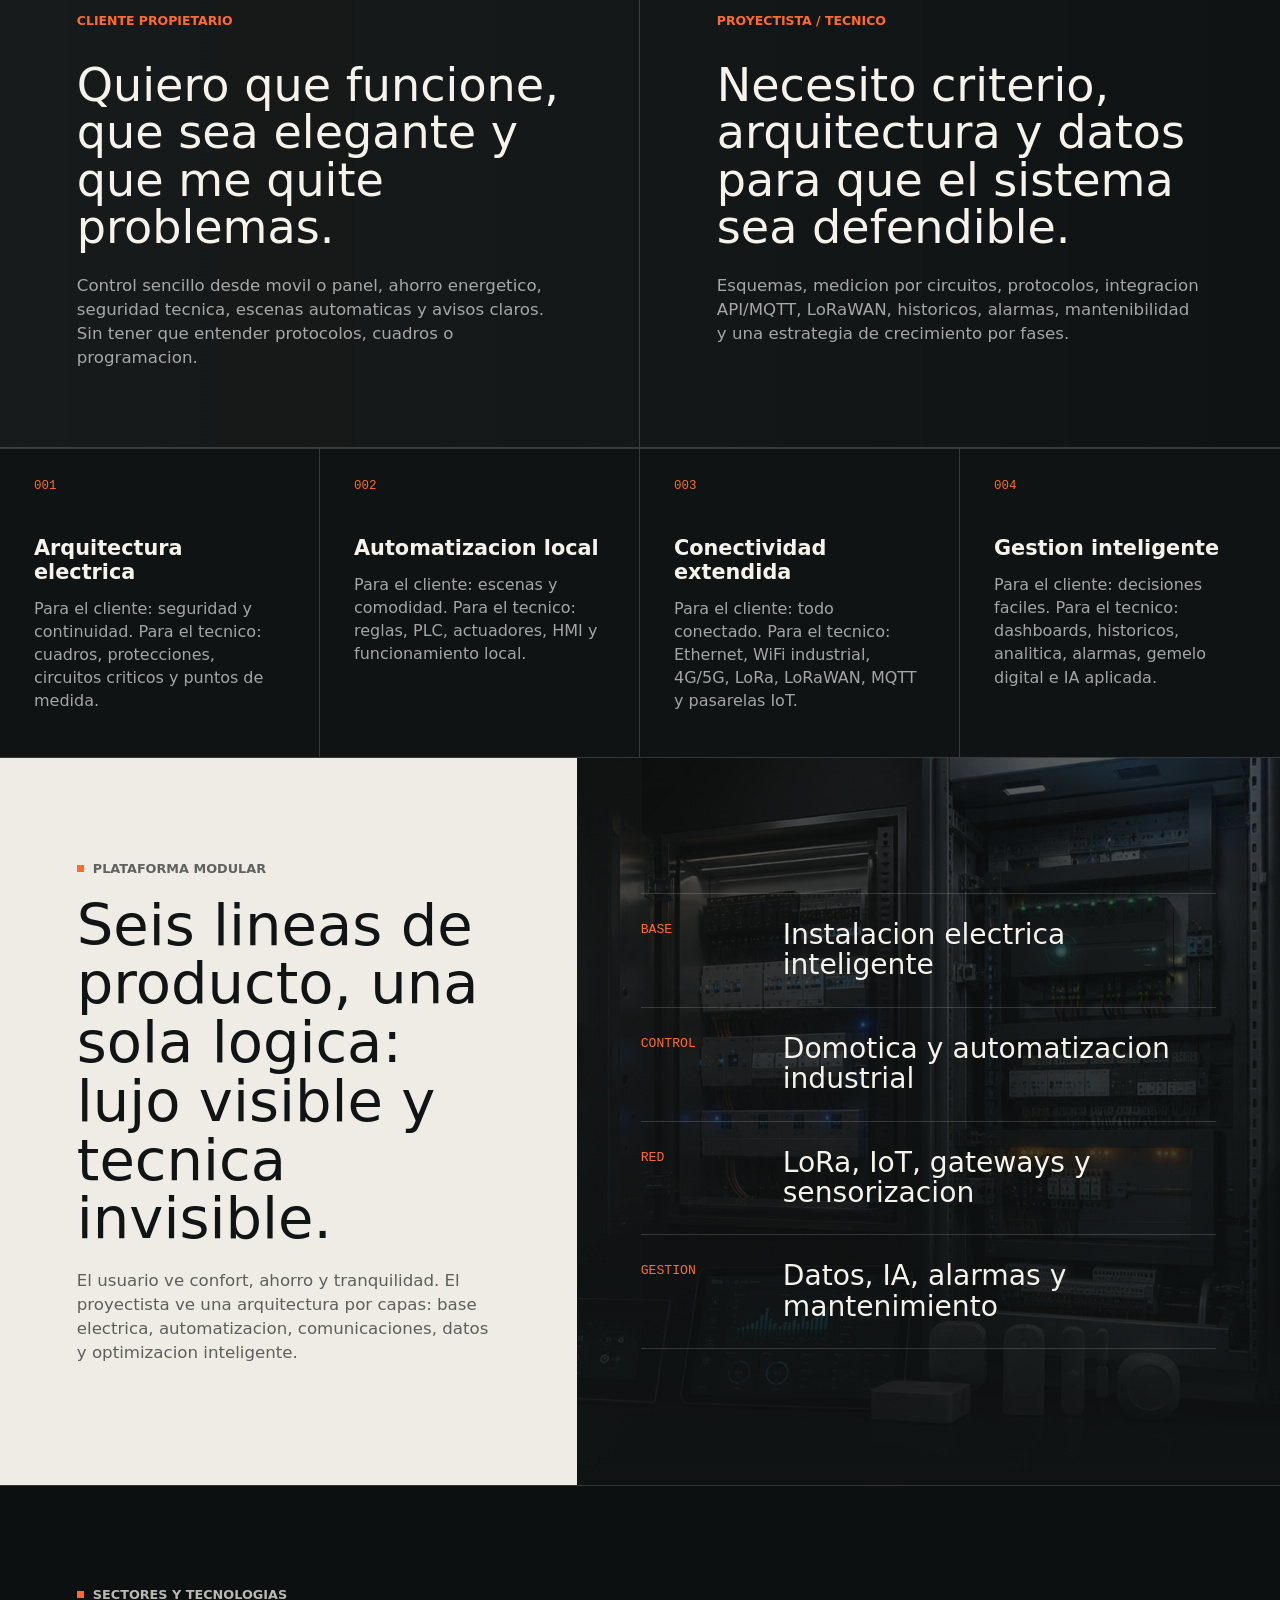
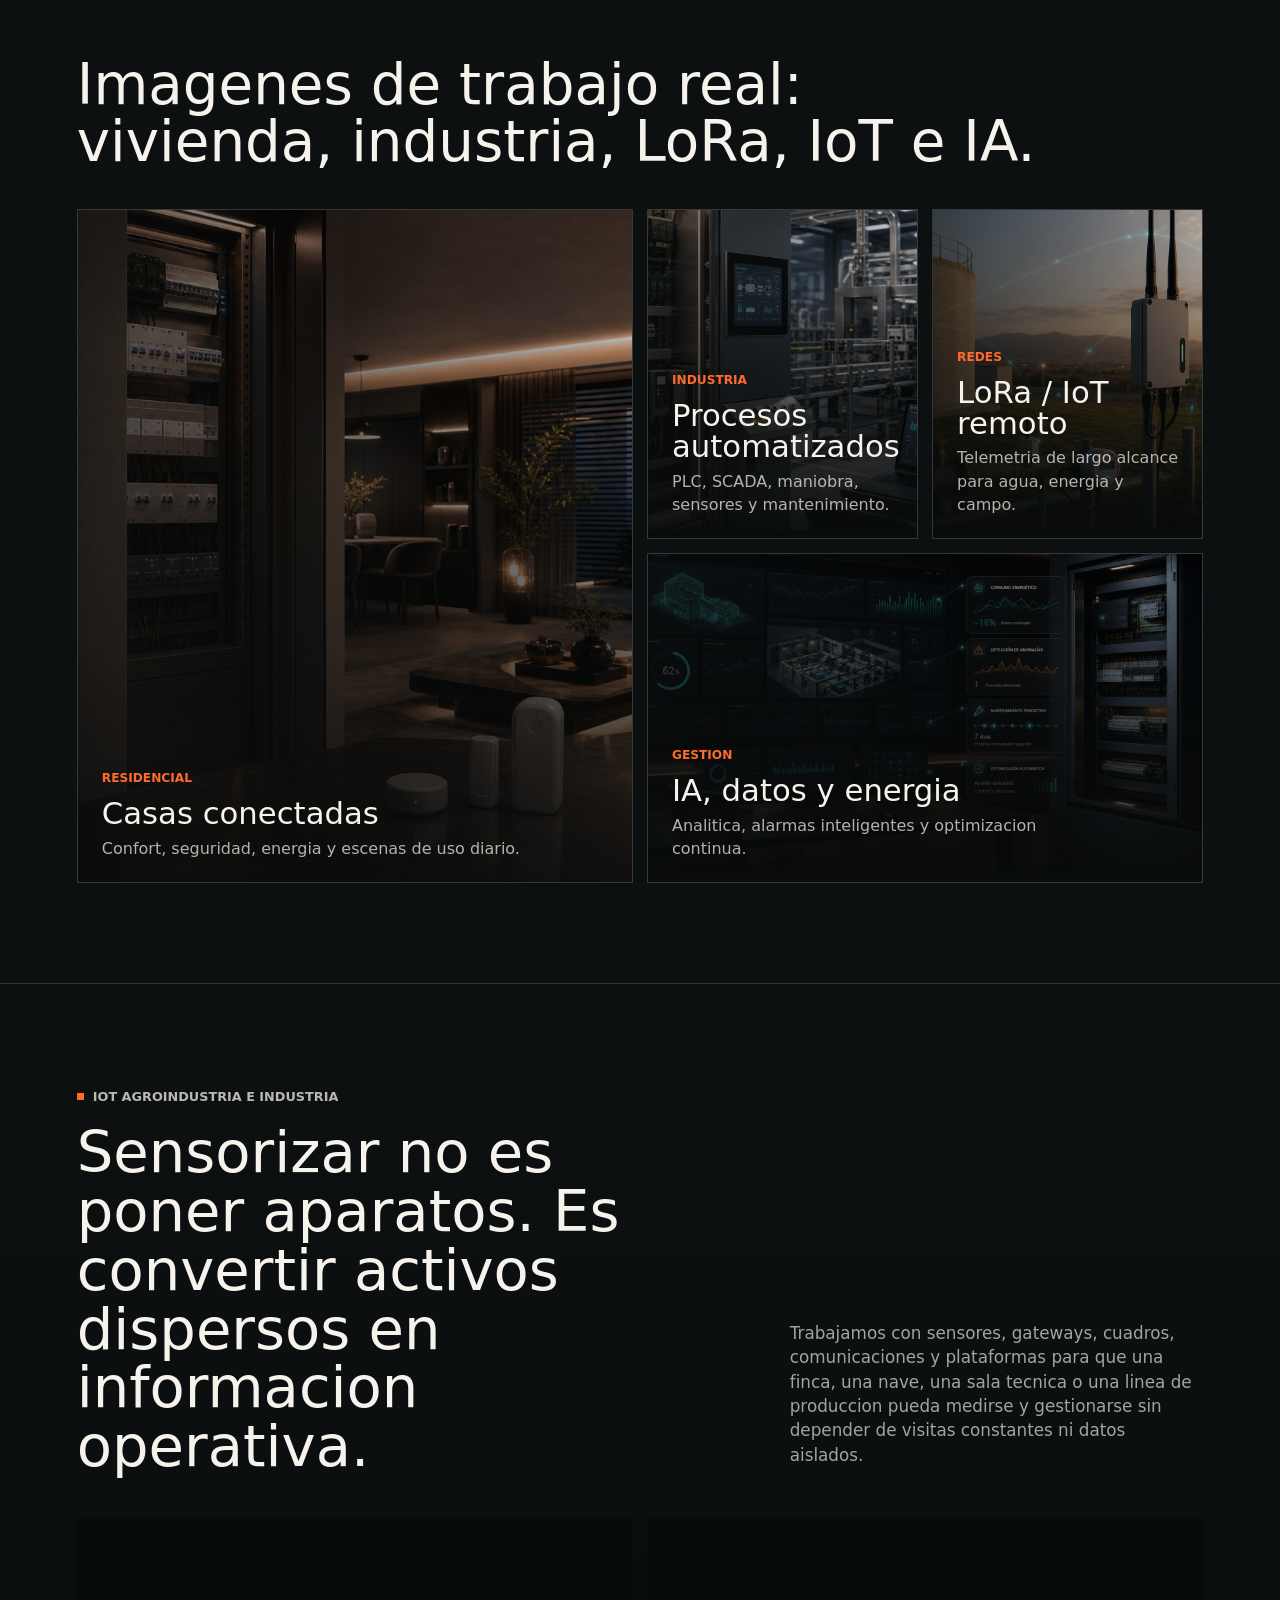
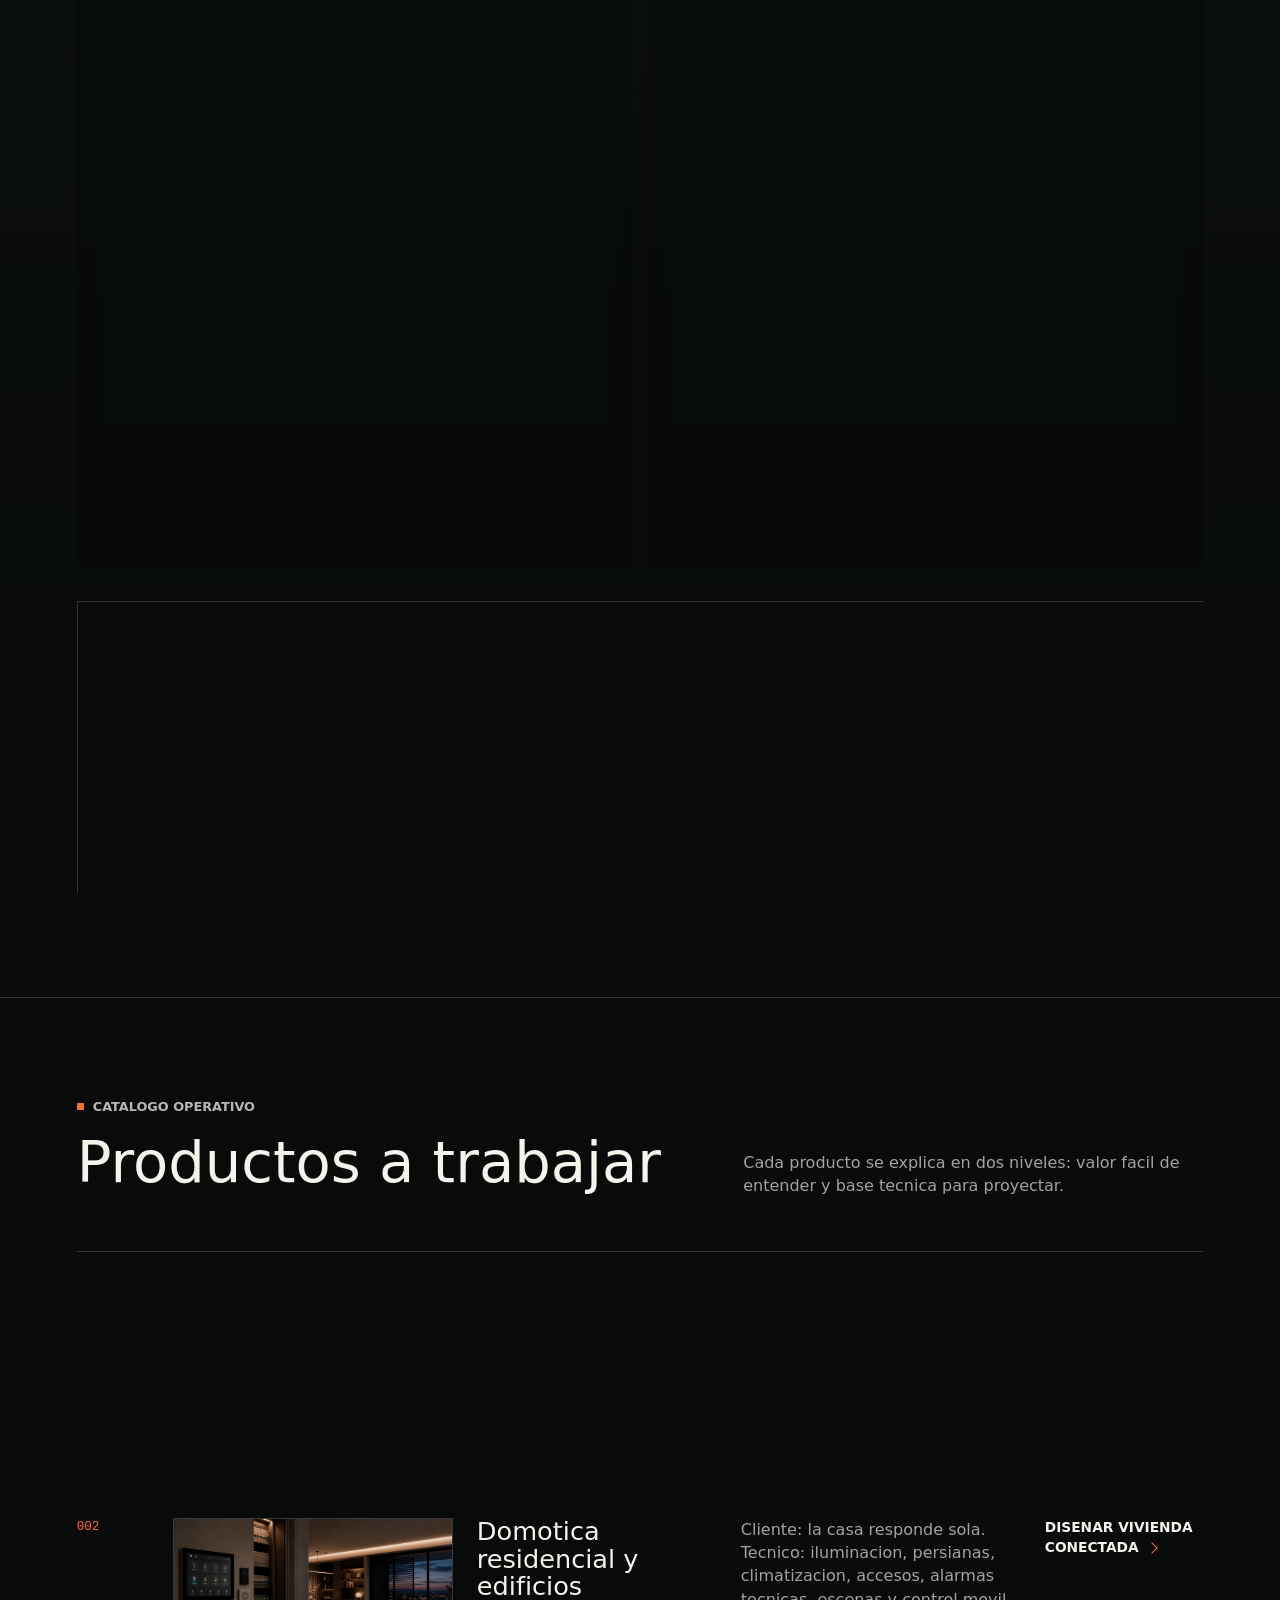
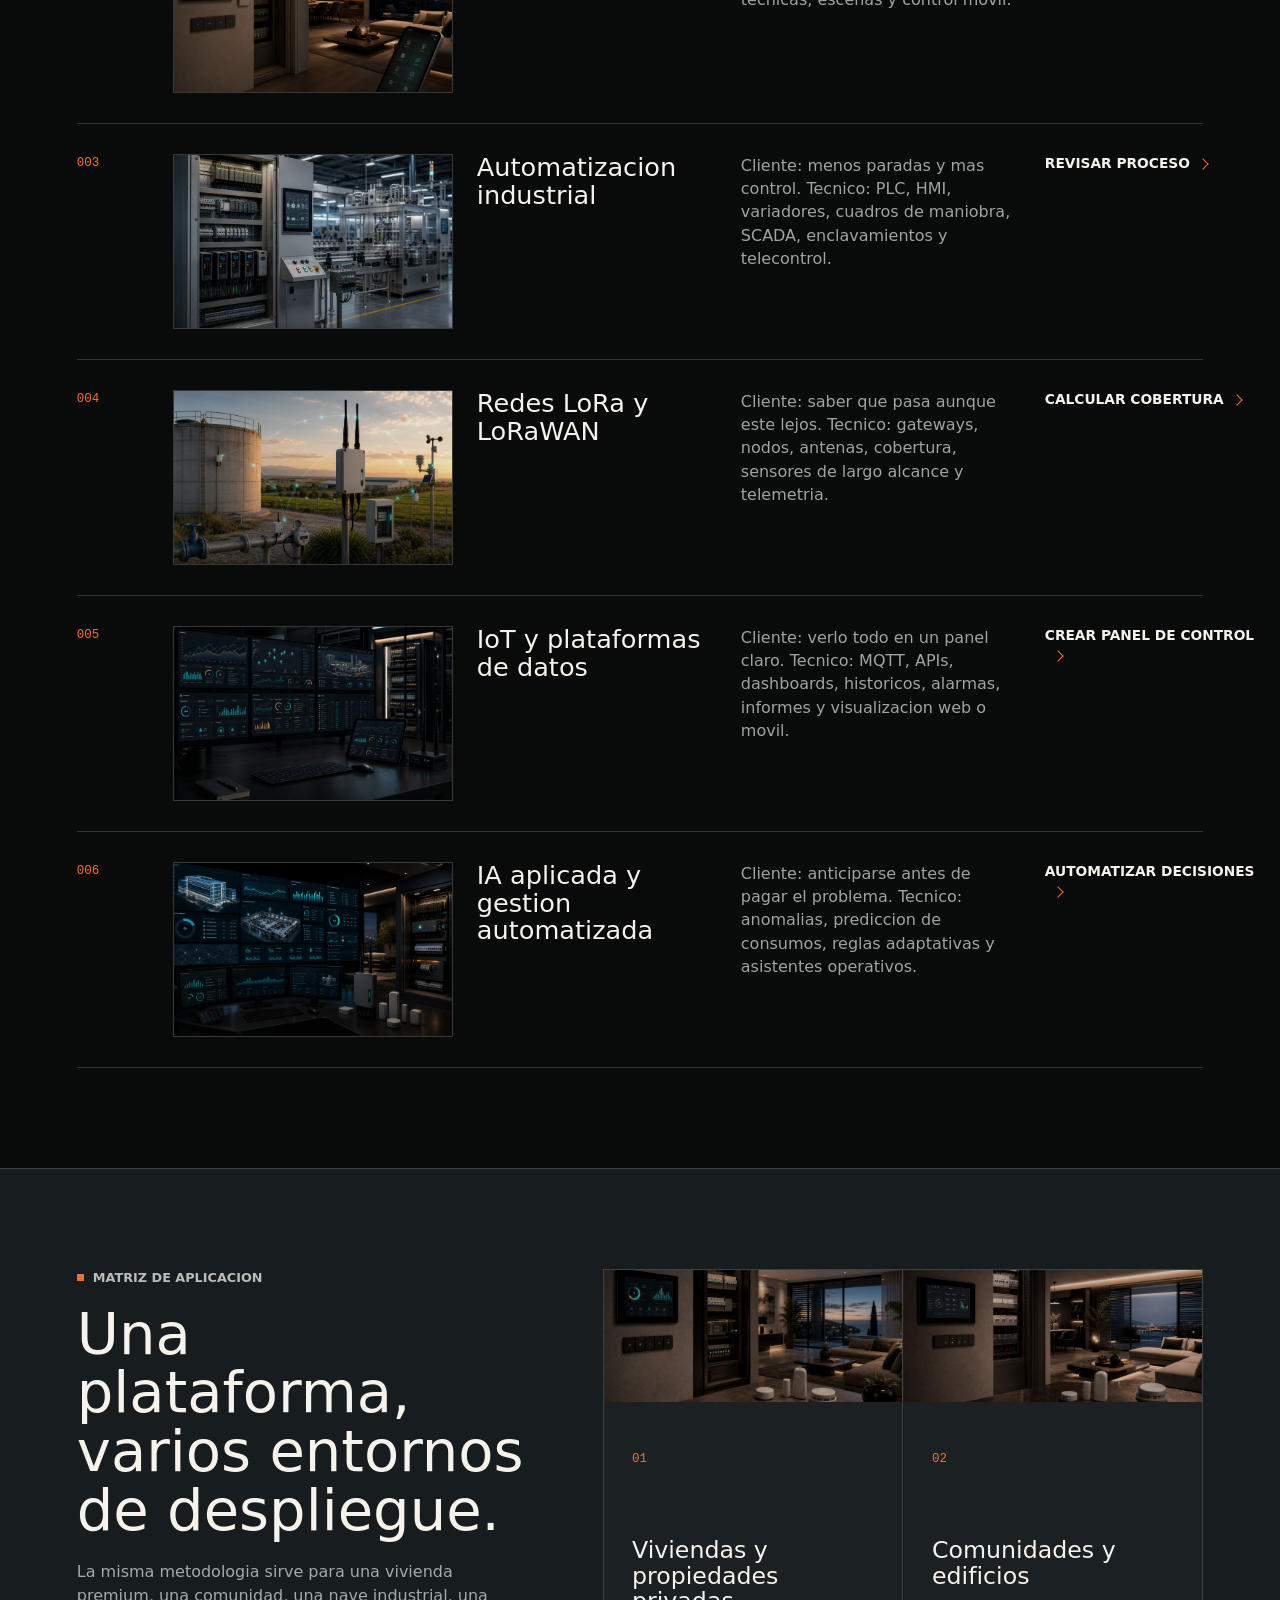
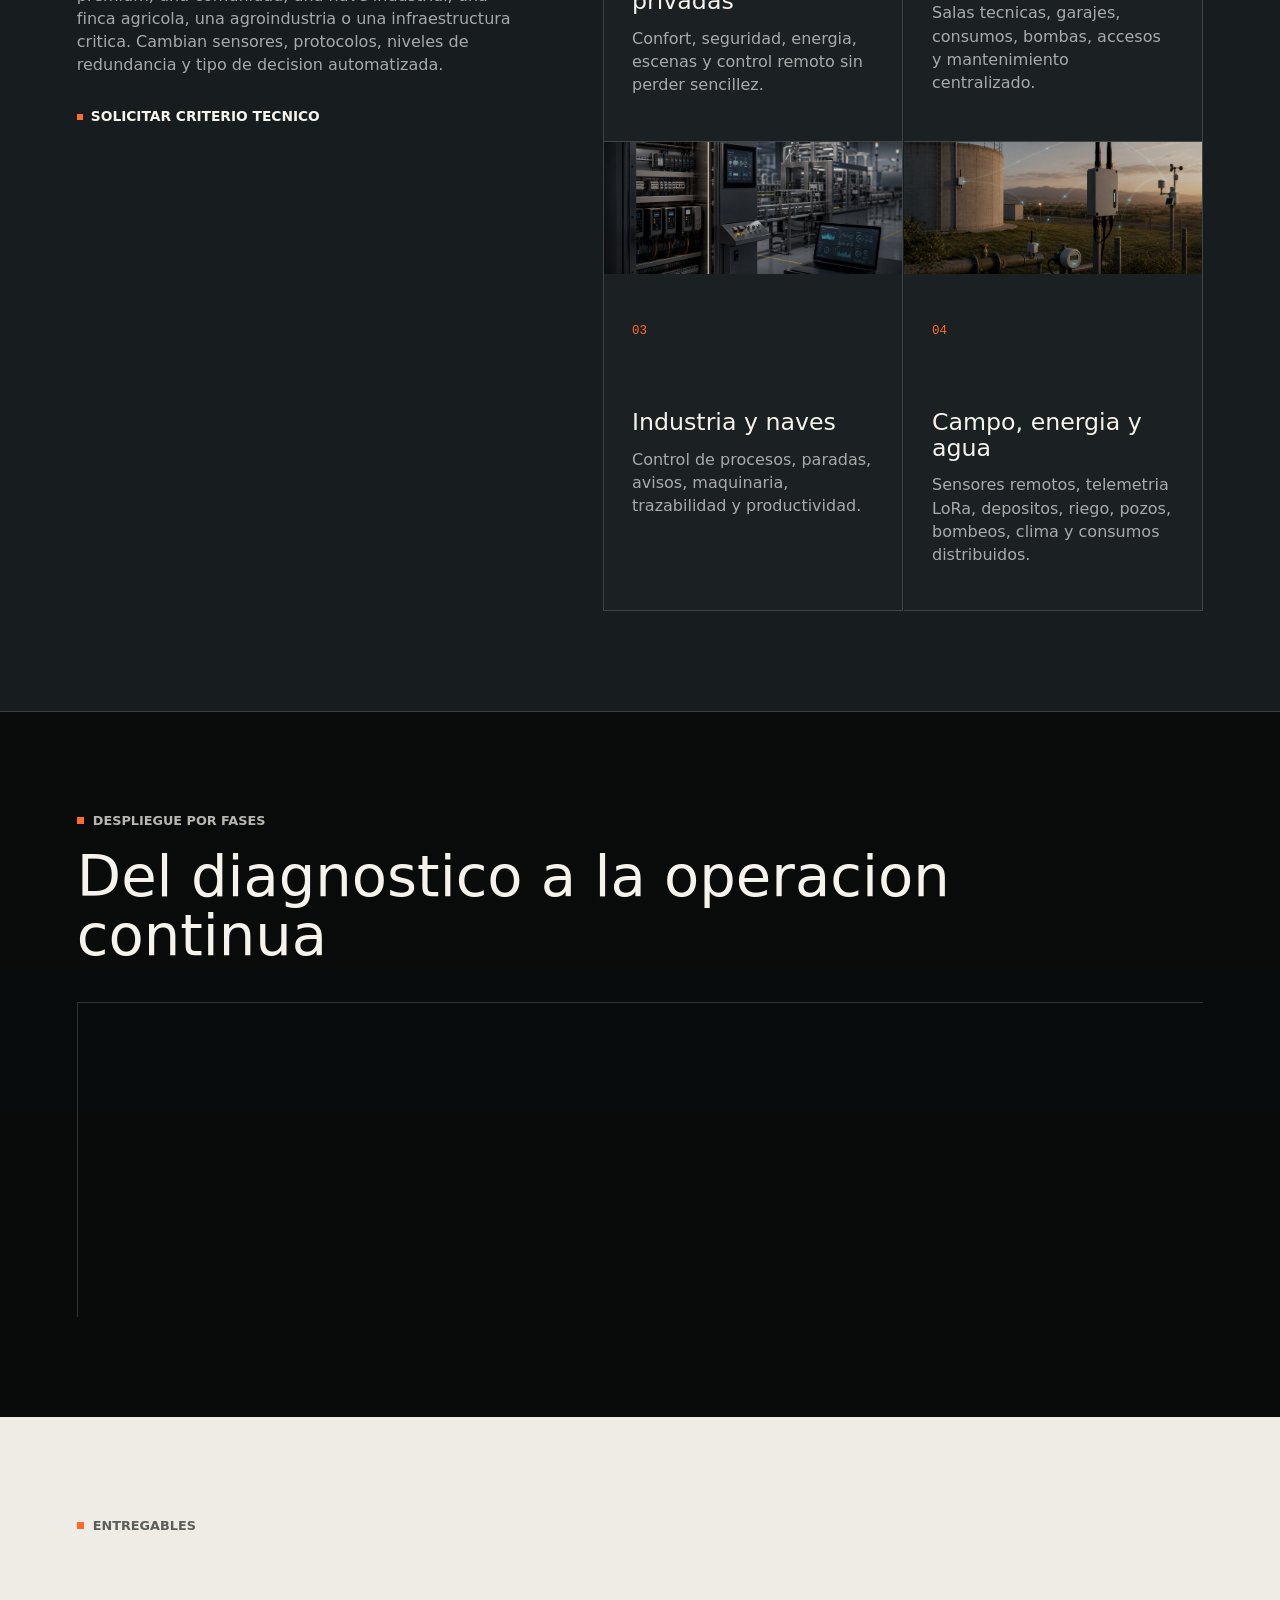
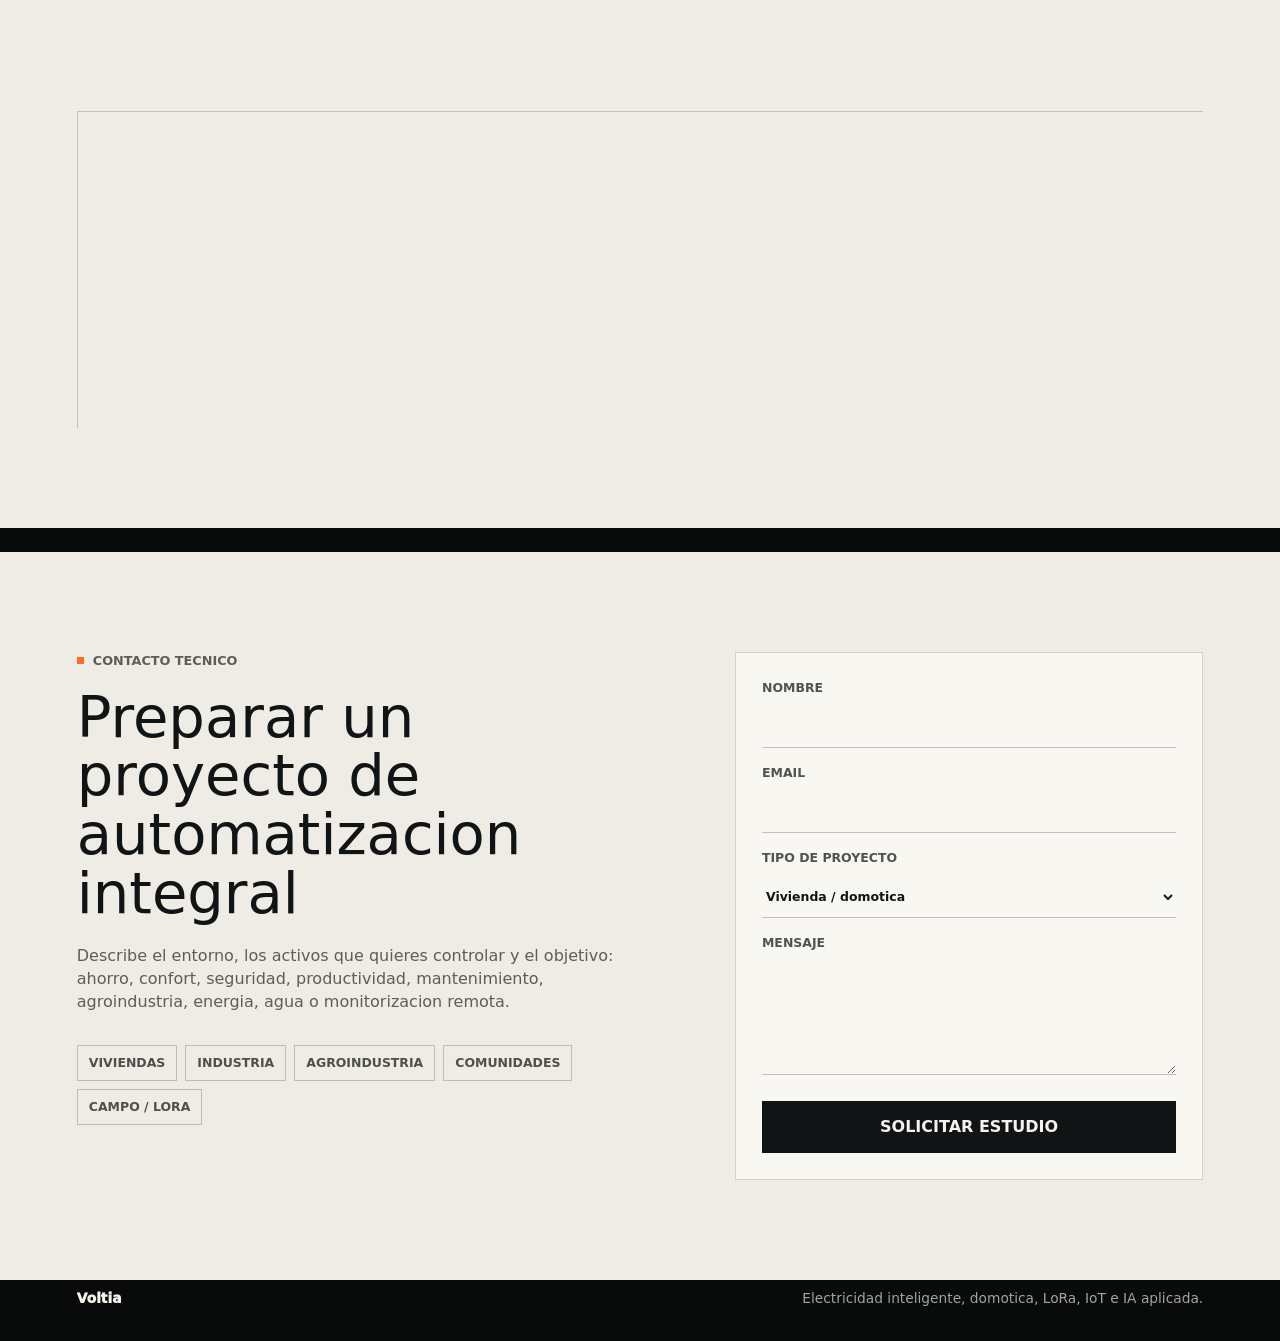
==== commit 3b40ba8e: "Increase hero LED video motion" ====
--- a/index.html
+++ b/index.html
@@ -45,7 +45,7 @@
           poster="assets/hero-automatizaciones.png"
           aria-hidden="true"
         >
-          <source src="assets/hero-voltia-led-loop.mp4" type="video/mp4">
+          <source src="assets/hero-voltia-led-loop.mp4?v=2" type="video/mp4">
         </video>
         <div class="hero-image" aria-hidden="true"></div>
         <div class="hero-shade" aria-hidden="true"></div>
--- a/styles.css
+++ b/styles.css
@@ -180,9 +180,9 @@
 .hero-shade {
   z-index: -2;
   background:
-    linear-gradient(180deg, rgba(9, 11, 11, 0.3), rgba(9, 11, 11, 0.42) 45%, rgba(9, 11, 11, 0.82)),
-    radial-gradient(circle at 50% 42%, rgba(0, 0, 0, 0.08), rgba(0, 0, 0, 0.55) 72%),
-    linear-gradient(90deg, rgba(9, 11, 11, 0.62), rgba(9, 11, 11, 0.18), rgba(9, 11, 11, 0.62));
+    linear-gradient(180deg, rgba(9, 11, 11, 0.24), rgba(9, 11, 11, 0.34) 45%, rgba(9, 11, 11, 0.76)),
+    radial-gradient(circle at 54% 32%, rgba(0, 0, 0, 0.02), rgba(0, 0, 0, 0.46) 74%),
+    linear-gradient(90deg, rgba(9, 11, 11, 0.6), rgba(9, 11, 11, 0.08) 44%, rgba(9, 11, 11, 0.5));
 }
 
 .corner {
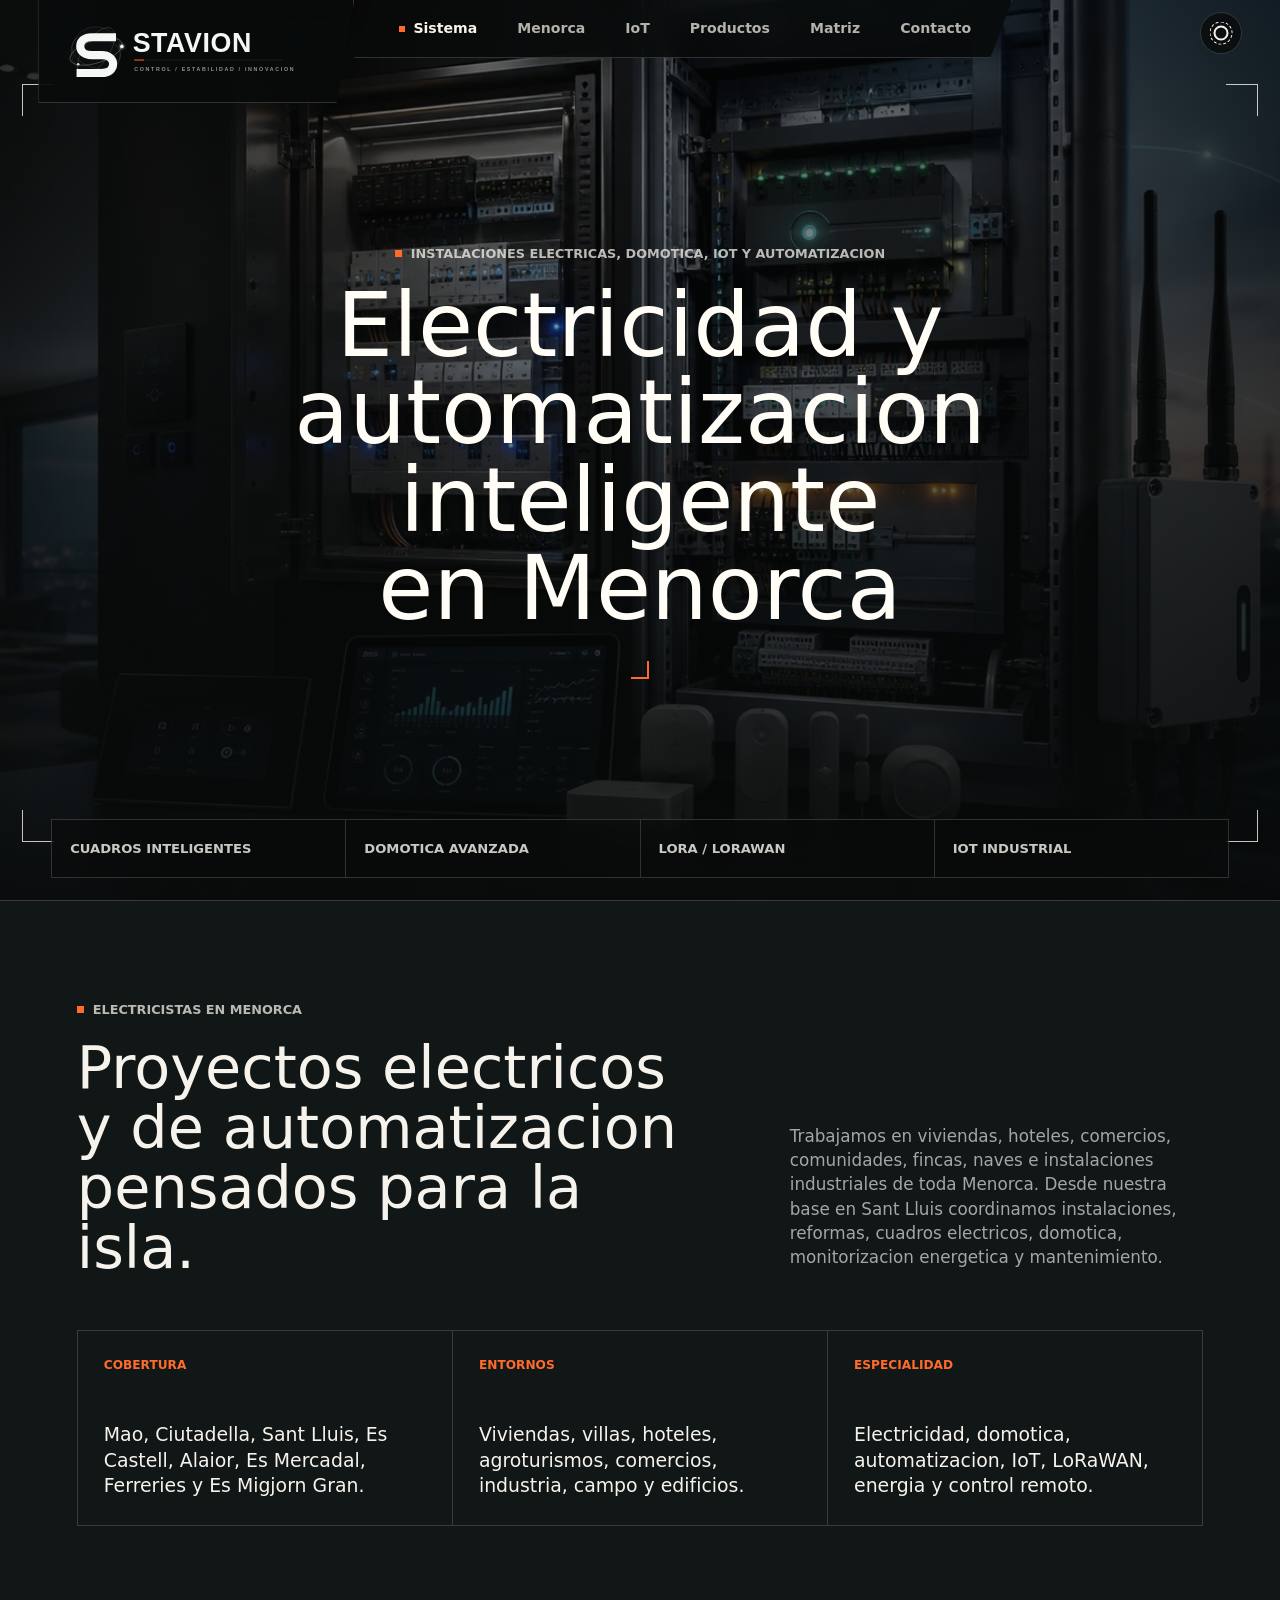
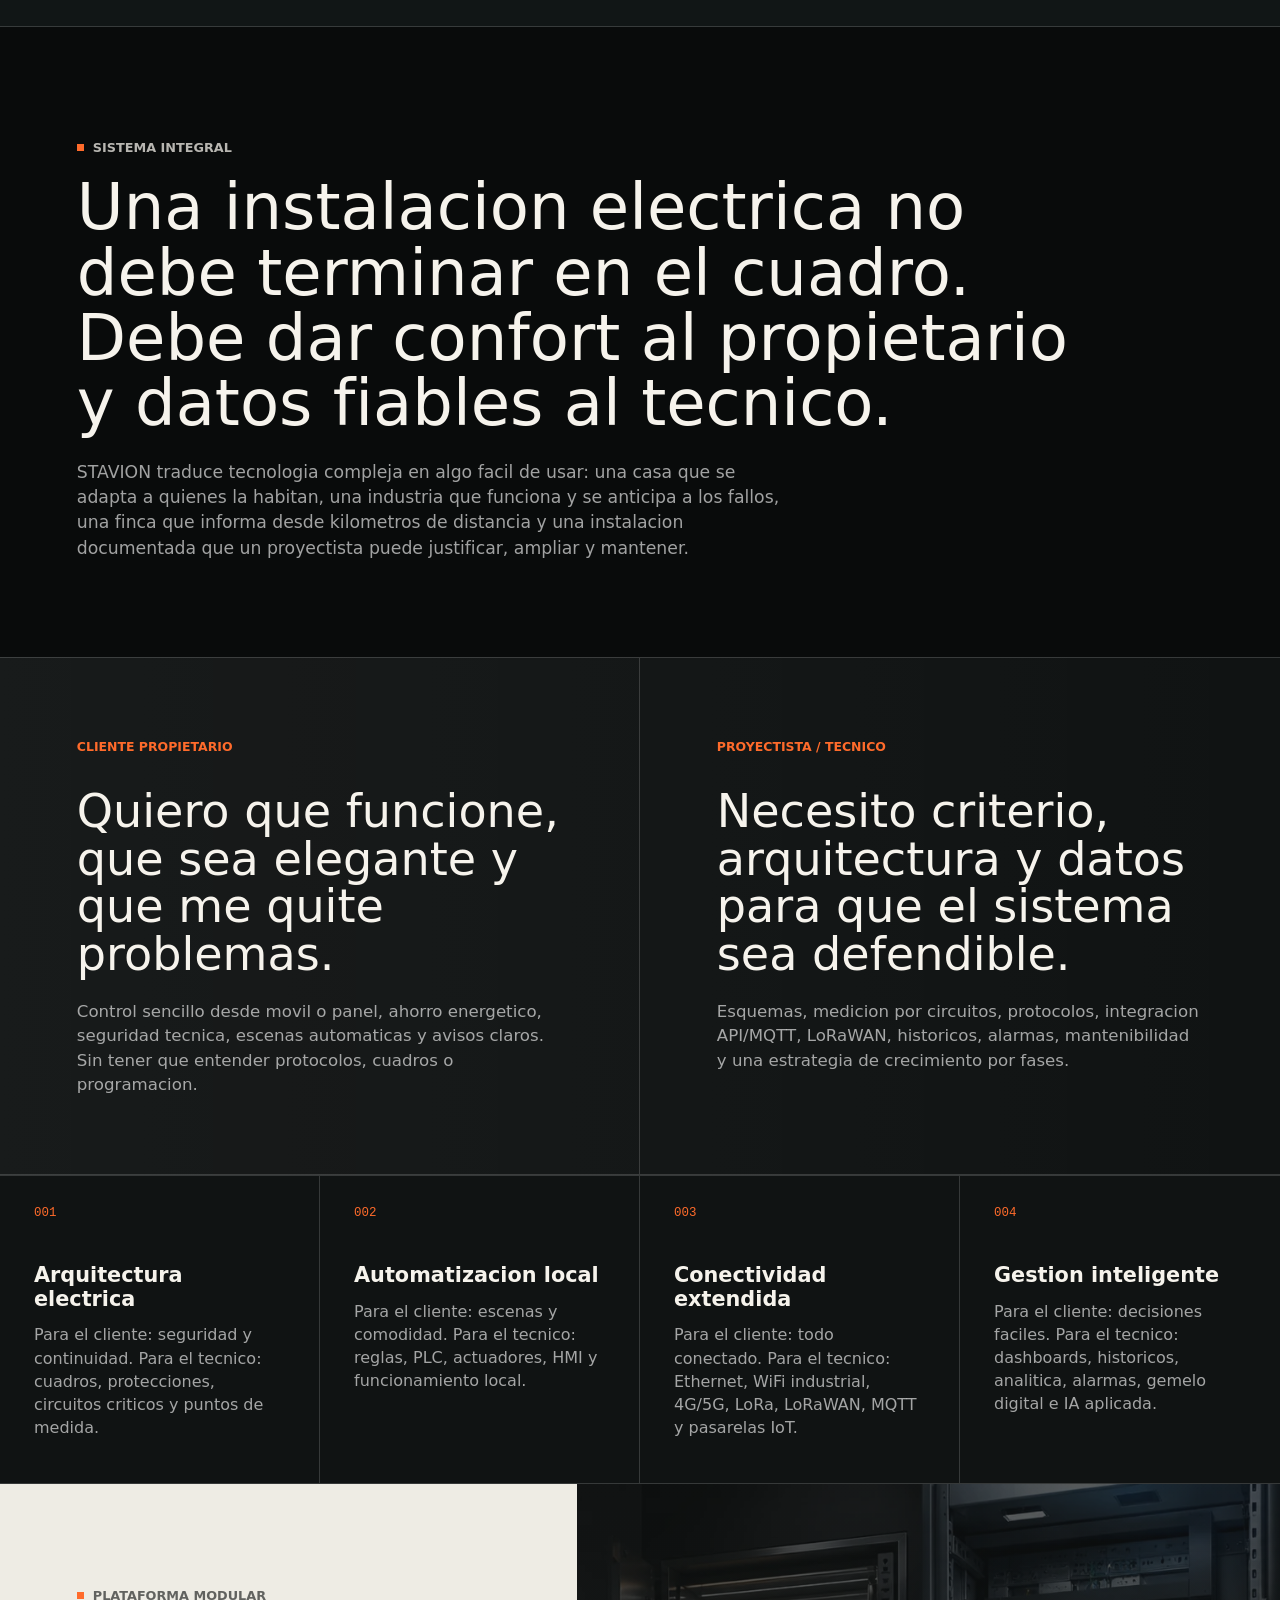
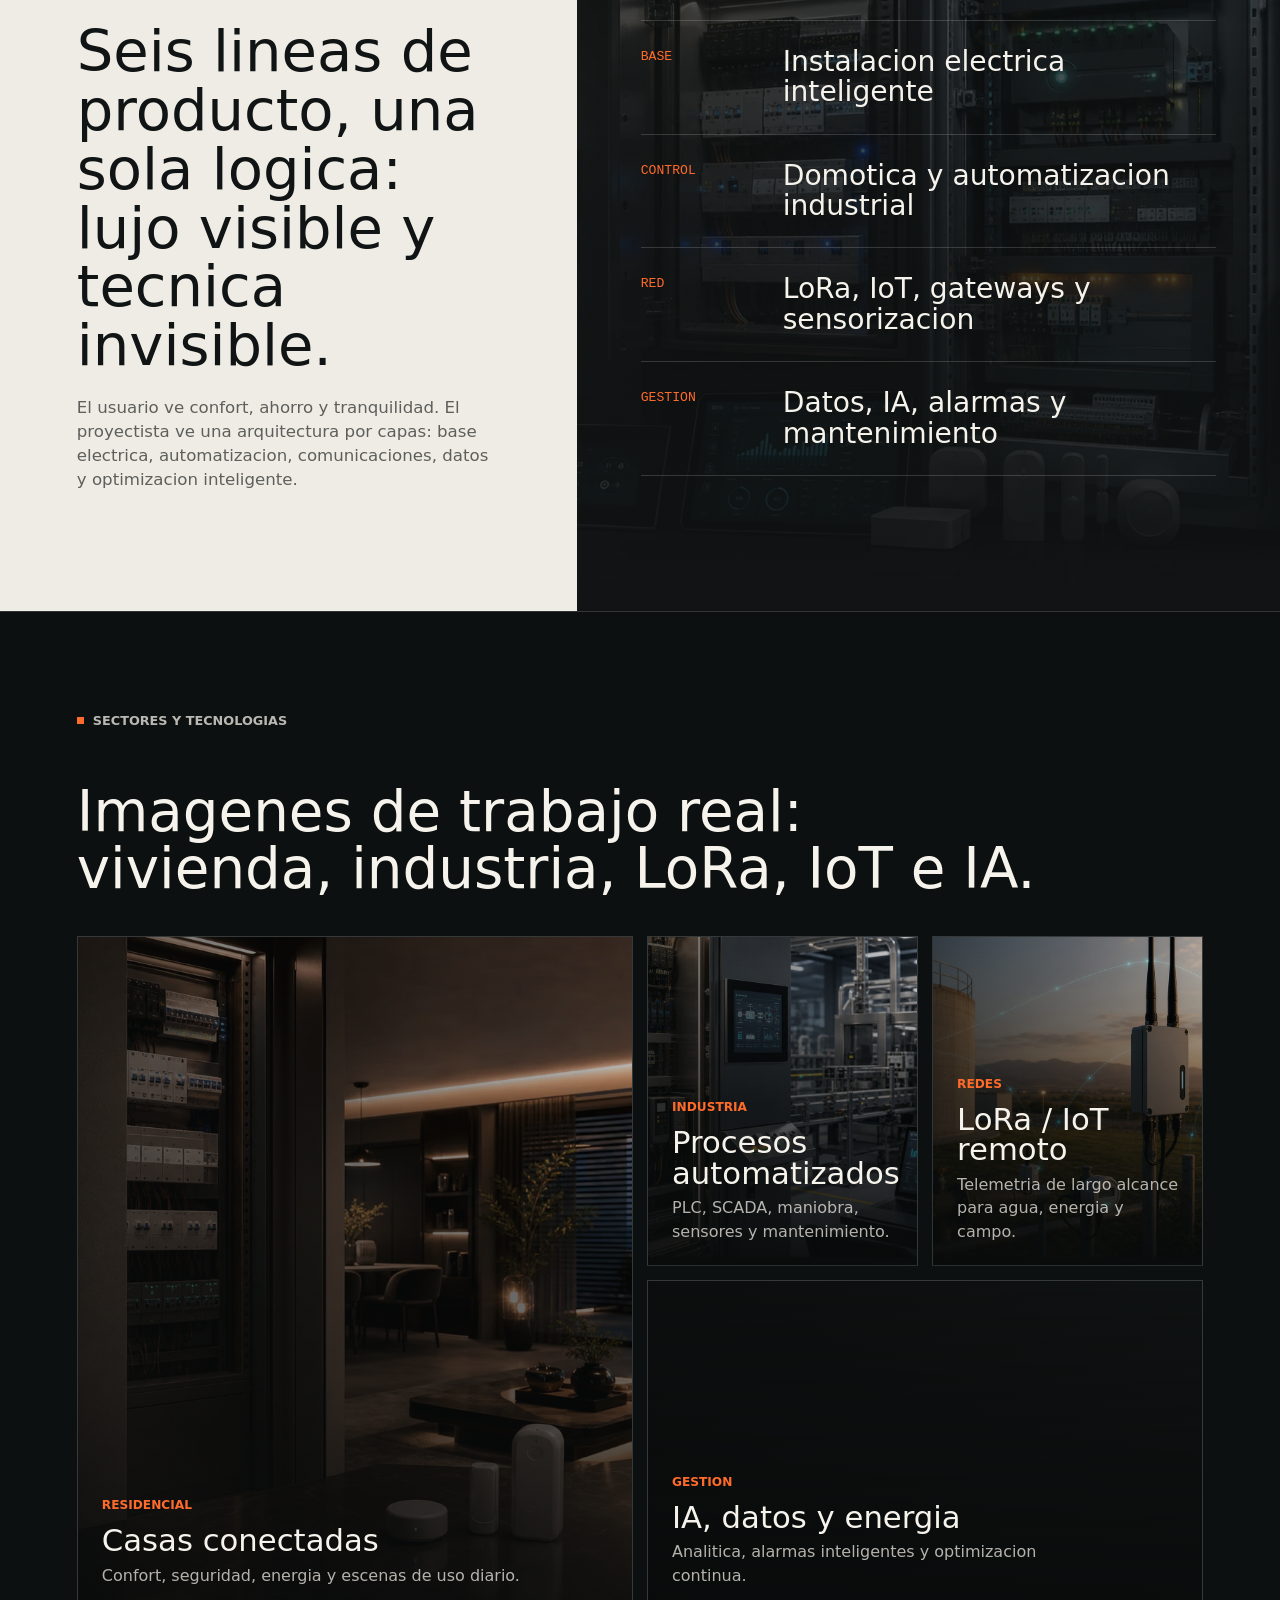
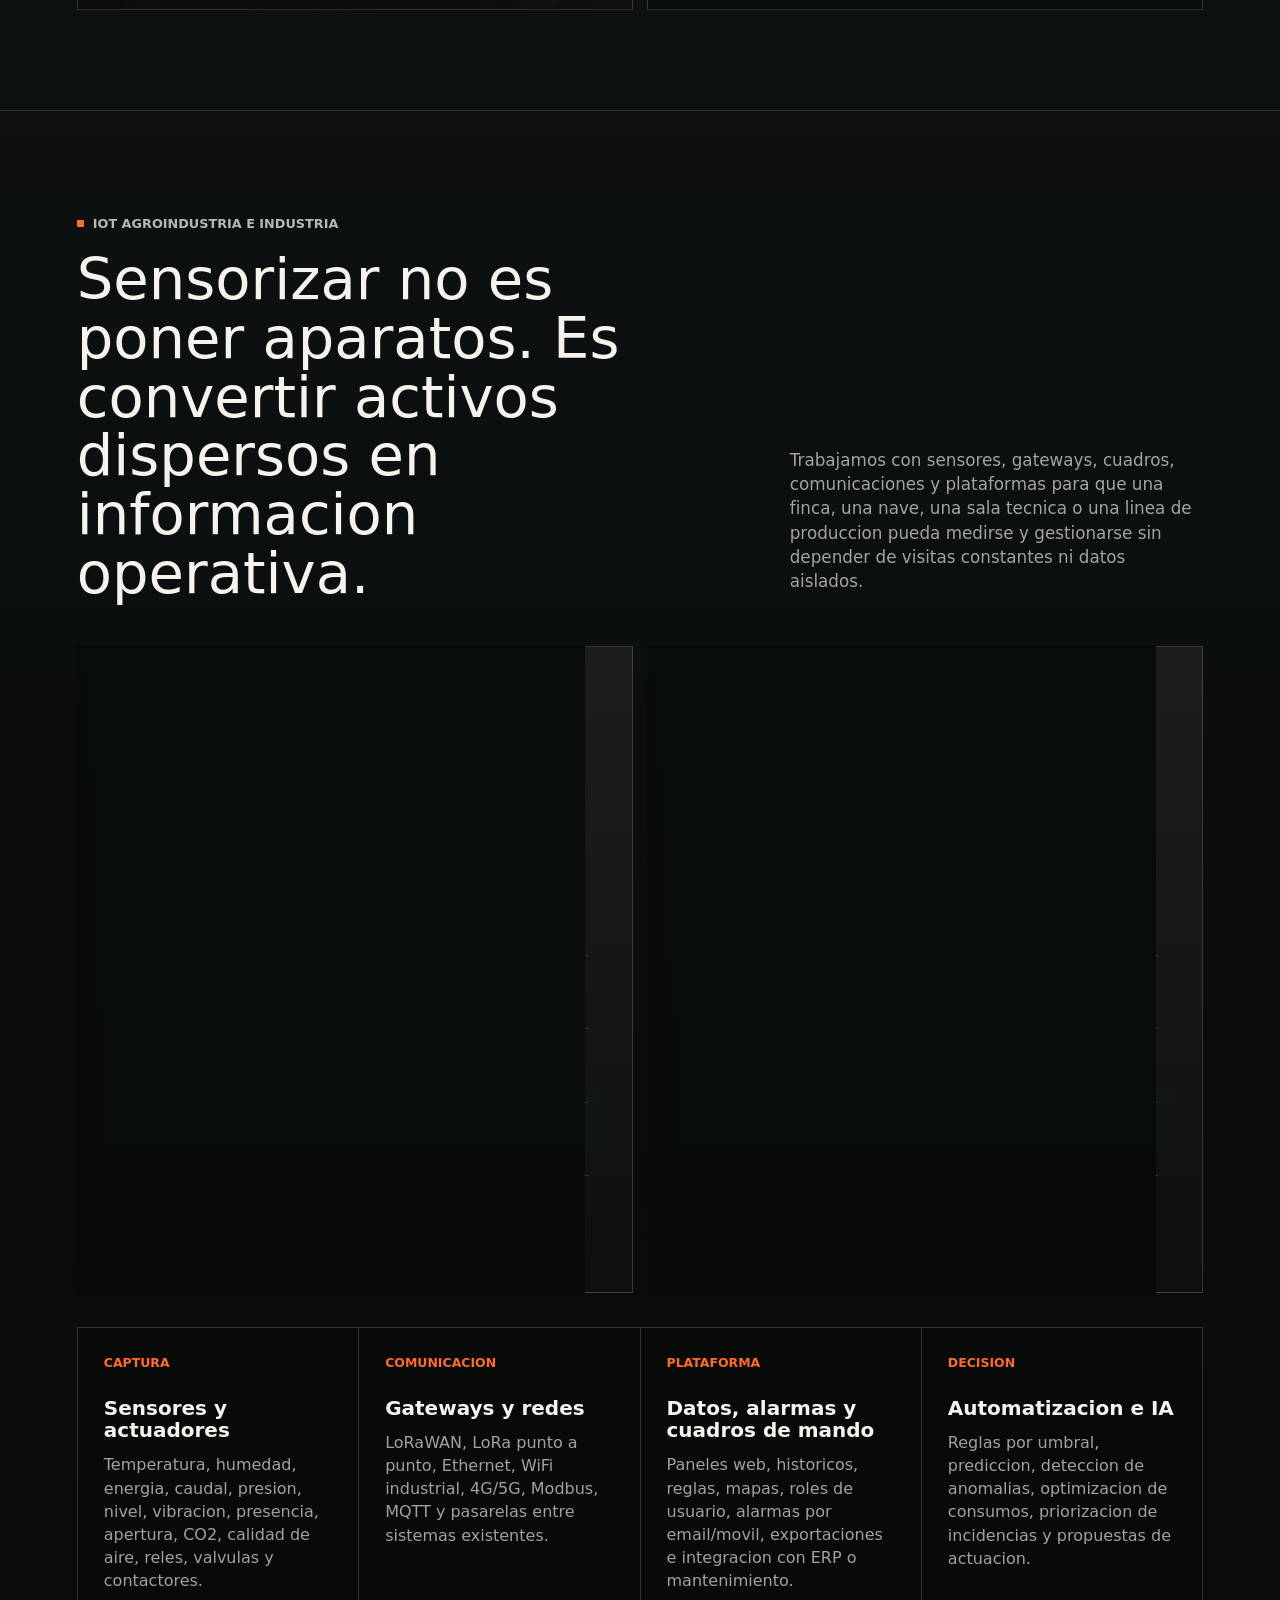
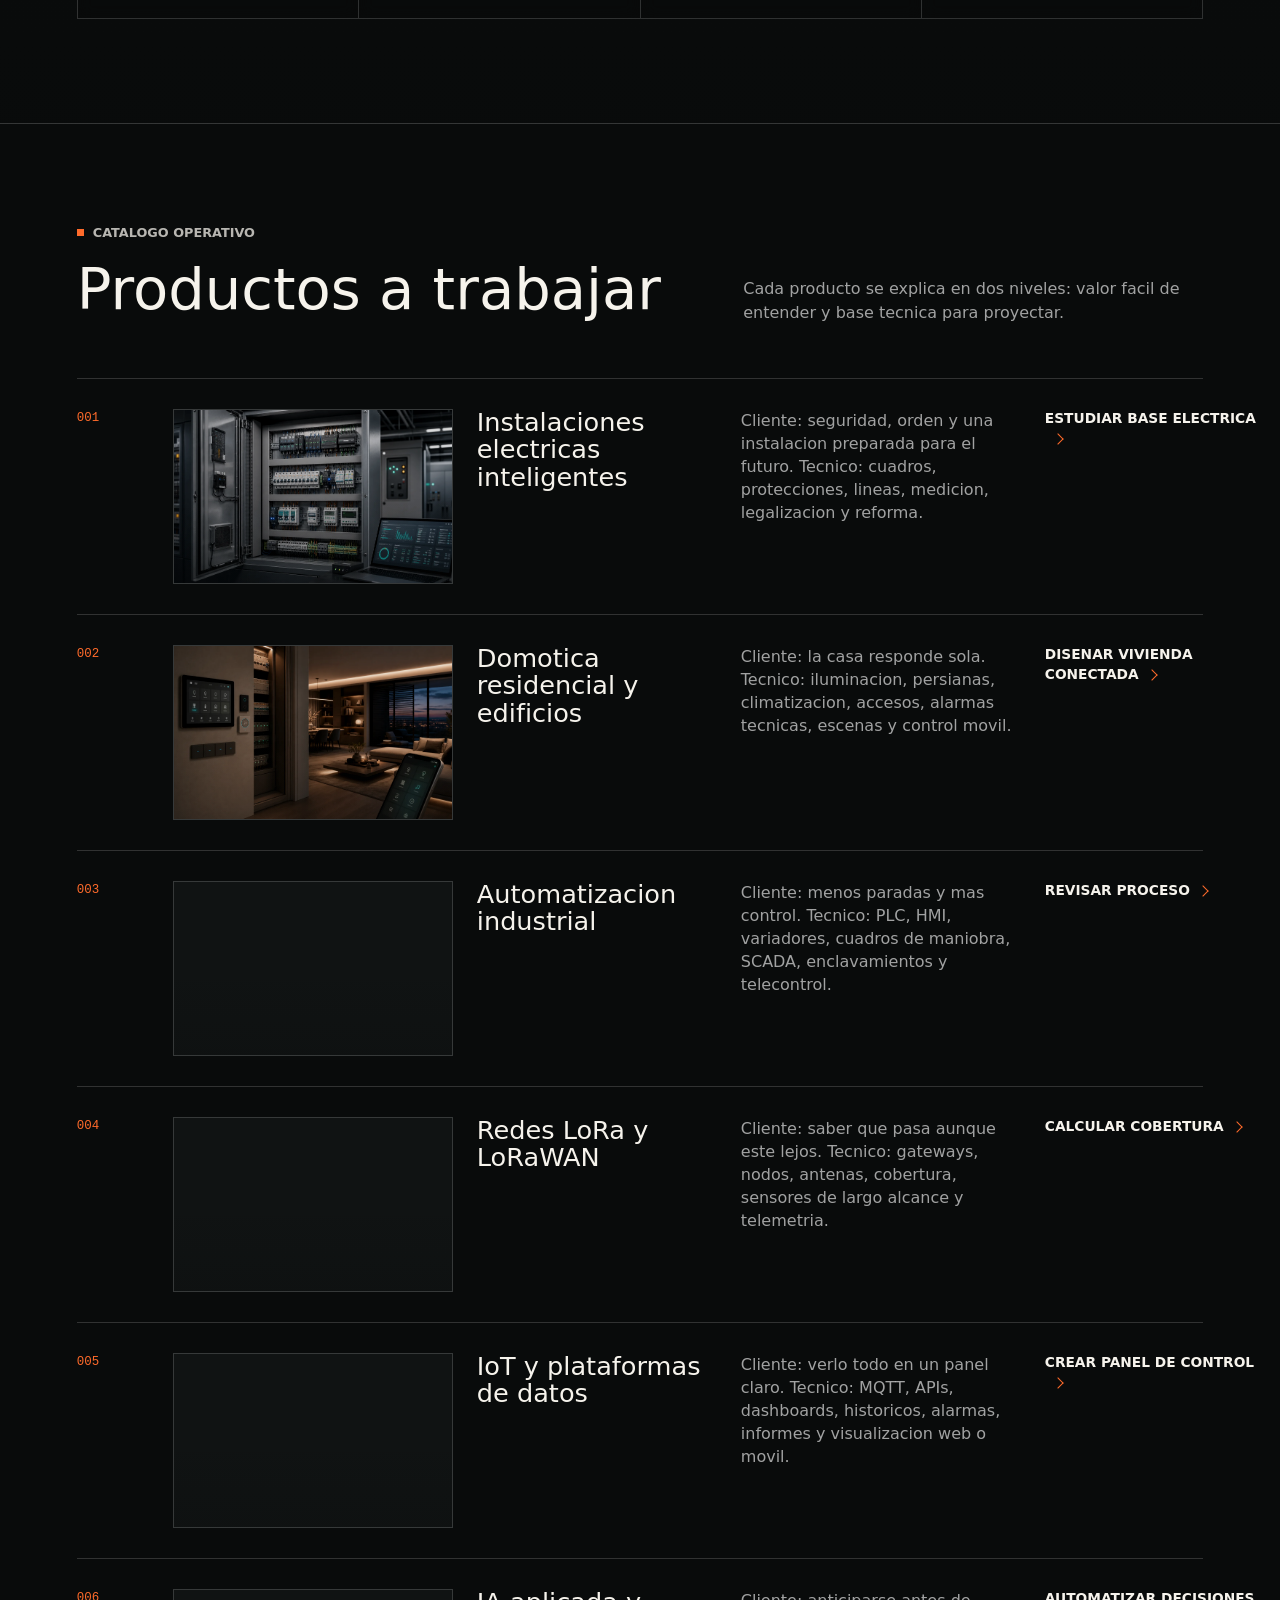
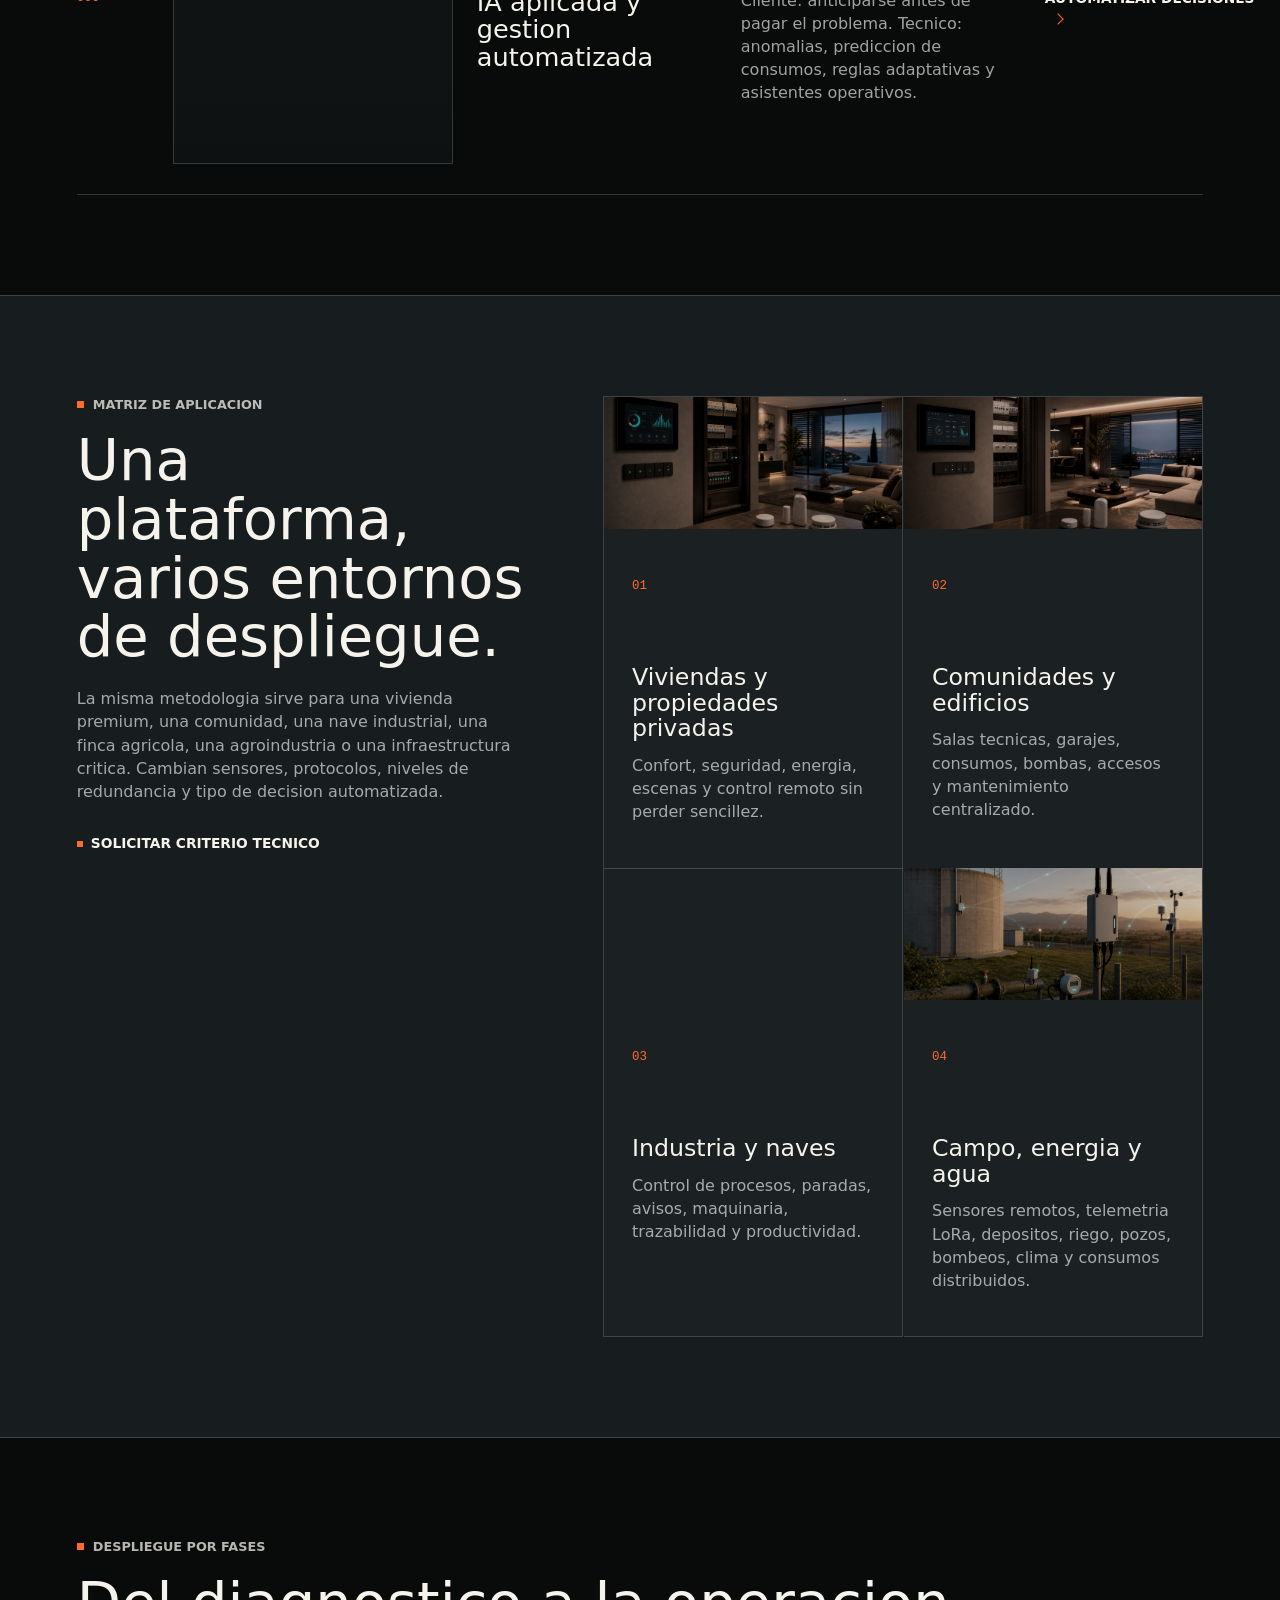
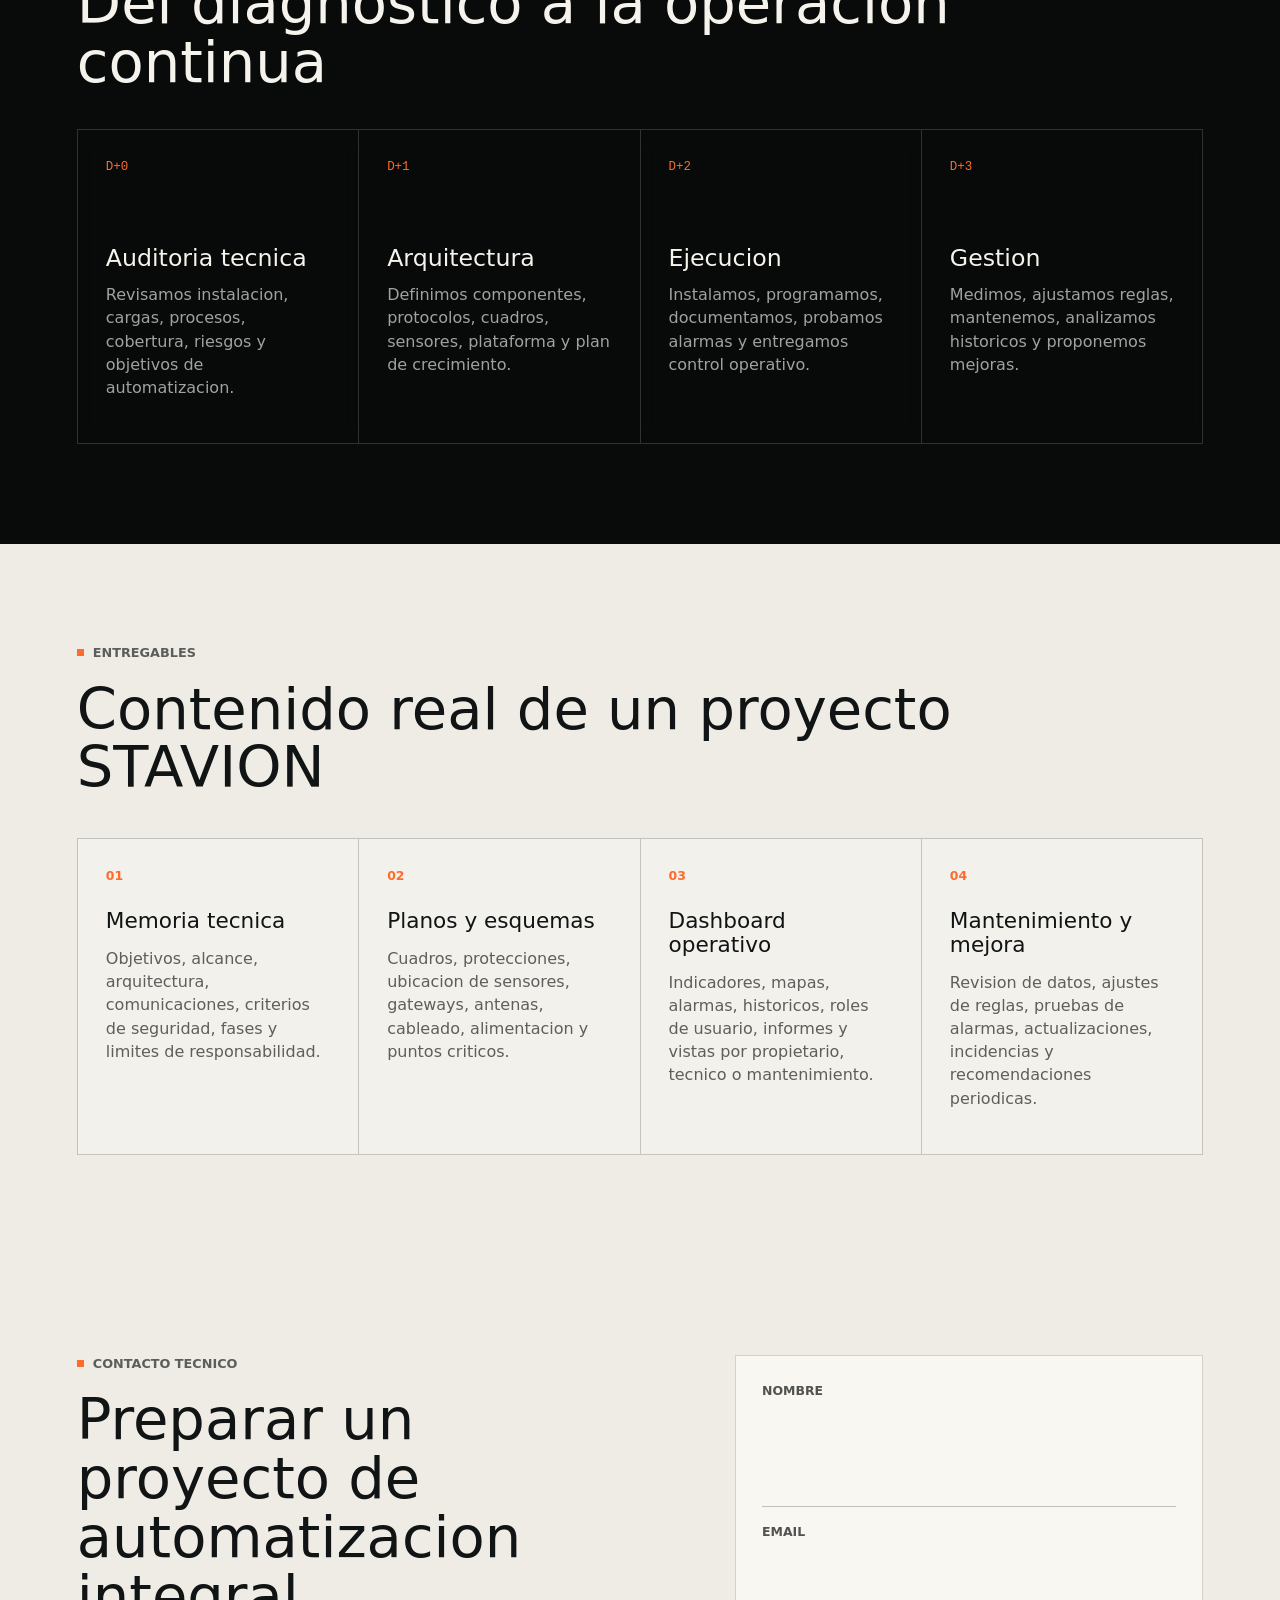
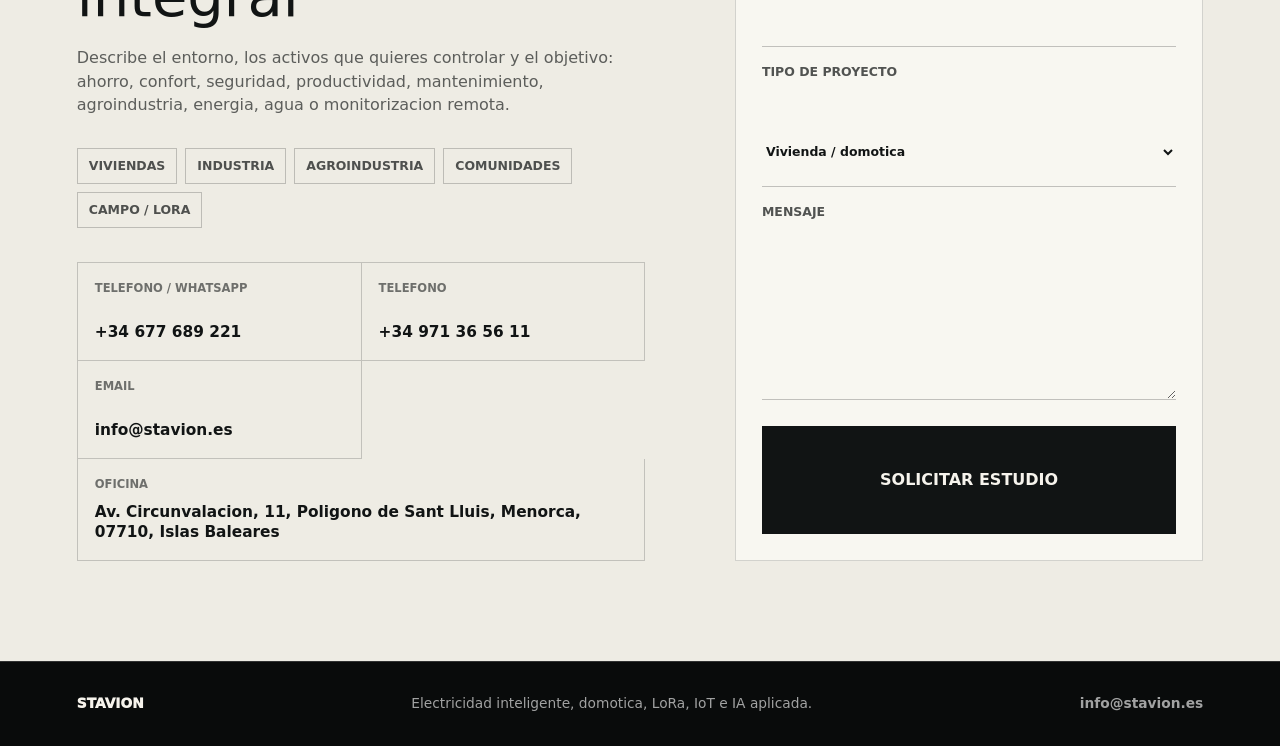
==== commit 2745ca5b: "Optimize local SEO for Menorca" ====
--- a/index.html
+++ b/index.html
@@ -3,19 +3,136 @@
   <head>
     <meta charset="utf-8">
     <meta name="viewport" content="width=device-width, initial-scale=1">
-    <title>Voltia | Electricidad, Domotica, LoRa e IoT</title>
+    <title>Electricista en Menorca | Domotica, IoT y Automatizacion | STAVION</title>
     <meta
       name="description"
-      content="Gestion integral automatizada para viviendas, edificios e industria: electricidad inteligente, domotica, LoRa, IoT, datos e IA aplicada."
+      content="Instalaciones electricas, domotica, automatizacion industrial, IoT y redes LoRa en Menorca. Proyectos para viviendas, empresas, fincas e industria."
     >
-    <link rel="preload" href="assets/hero-automatizaciones.png" as="image">
-    <link rel="stylesheet" href="styles.css">
+    <meta name="robots" content="index, follow, max-image-preview:large">
+    <meta name="author" content="STAVION">
+    <meta name="geo.region" content="ES-IB">
+    <meta name="geo.placename" content="Sant Lluis, Menorca">
+    <link rel="canonical" href="https://www.electricistamenorca.com/">
+    <link rel="alternate" hreflang="es" href="https://www.electricistamenorca.com/">
+    <link rel="alternate" hreflang="x-default" href="https://www.electricistamenorca.com/">
+    <meta property="og:type" content="website">
+    <meta property="og:locale" content="es_ES">
+    <meta property="og:site_name" content="STAVION">
+    <meta property="og:title" content="Electricidad y automatizacion inteligente en Menorca | STAVION">
+    <meta
+      property="og:description"
+      content="Electricistas en Menorca especializados en domotica, automatizacion industrial, IoT, LoRa y gestion energetica."
+    >
+    <meta property="og:url" content="https://www.electricistamenorca.com/">
+    <meta property="og:image" content="https://www.electricistamenorca.com/assets/hero-automatizaciones.png">
+    <meta property="og:image:width" content="1823">
+    <meta property="og:image:height" content="863">
+    <meta property="og:image:alt" content="Cuadros electricos, automatizacion y conectividad IoT de STAVION">
+    <meta name="twitter:card" content="summary_large_image">
+    <meta name="twitter:title" content="Electricista en Menorca | STAVION">
+    <meta
+      name="twitter:description"
+      content="Electricidad inteligente, domotica, automatizacion industrial, IoT y LoRa para toda Menorca."
+    >
+    <meta name="twitter:image" content="https://www.electricistamenorca.com/assets/hero-automatizaciones.png">
+    <meta name="theme-color" content="#0b0e0e">
+    <link rel="icon" href="assets/favicon.ico" sizes="any">
+    <link rel="icon" href="assets/favicon.svg" type="image/svg+xml">
+    <link rel="apple-touch-icon" href="assets/favicon-180.png">
+    <script>
+      try {
+        document.documentElement.dataset.theme = localStorage.getItem("stavion-theme") || "dark";
+        if (!localStorage.getItem("stavion-intro-seen")) {
+          document.documentElement.classList.add("intro-pending");
+        }
+      } catch (error) {
+        document.documentElement.dataset.theme = "dark";
+      }
+    </script>
+    <link rel="preload" href="assets/hero-automatizaciones.webp" as="image" type="image/webp">
+    <link rel="stylesheet" href="styles.css?v=seo-1">
+    <script type="application/ld+json">
+      {
+        "@context": "https://schema.org",
+        "@graph": [
+          {
+            "@type": ["Electrician", "LocalBusiness"],
+            "@id": "https://www.electricistamenorca.com/#business",
+            "name": "STAVION",
+            "url": "https://www.electricistamenorca.com/",
+            "logo": "https://www.electricistamenorca.com/assets/logo-stavion-dark.svg",
+            "image": "https://www.electricistamenorca.com/assets/hero-automatizaciones.png",
+            "description": "Instalaciones electricas, domotica, automatizacion industrial, IoT, LoRaWAN y gestion energetica en Menorca.",
+            "telephone": ["+34677689221", "+34971365611"],
+            "email": "info@stavion.es",
+            "priceRange": "\u20ac\u20ac",
+            "address": {
+              "@type": "PostalAddress",
+              "streetAddress": "Av. Circunvalacion, 11, Poligono de Sant Lluis",
+              "addressLocality": "Sant Lluis",
+              "addressRegion": "Islas Baleares",
+              "postalCode": "07710",
+              "addressCountry": "ES"
+            },
+            "areaServed": [
+              {"@type": "AdministrativeArea", "name": "Menorca"},
+              {"@type": "City", "name": "Mao"},
+              {"@type": "City", "name": "Ciutadella de Menorca"},
+              {"@type": "City", "name": "Sant Lluis"},
+              {"@type": "City", "name": "Es Castell"},
+              {"@type": "City", "name": "Alaior"},
+              {"@type": "City", "name": "Es Mercadal"},
+              {"@type": "City", "name": "Ferreries"},
+              {"@type": "City", "name": "Es Migjorn Gran"}
+            ],
+            "hasOfferCatalog": {
+              "@type": "OfferCatalog",
+              "name": "Servicios electricos y de automatizacion en Menorca",
+              "itemListElement": [
+                {"@type": "Offer", "itemOffered": {"@type": "Service", "name": "Instalaciones electricas inteligentes"}},
+                {"@type": "Offer", "itemOffered": {"@type": "Service", "name": "Domotica para viviendas y edificios"}},
+                {"@type": "Offer", "itemOffered": {"@type": "Service", "name": "Automatizacion industrial"}},
+                {"@type": "Offer", "itemOffered": {"@type": "Service", "name": "Redes LoRa y LoRaWAN"}},
+                {"@type": "Offer", "itemOffered": {"@type": "Service", "name": "IoT y monitorizacion remota"}},
+                {"@type": "Offer", "itemOffered": {"@type": "Service", "name": "Gestion energetica e IA aplicada"}}
+              ]
+            }
+          },
+          {
+            "@type": "WebSite",
+            "@id": "https://www.electricistamenorca.com/#website",
+            "url": "https://www.electricistamenorca.com/",
+            "name": "STAVION",
+            "inLanguage": "es",
+            "publisher": {"@id": "https://www.electricistamenorca.com/#business"}
+          }
+        ]
+      }
+    </script>
   </head>
   <body>
+    <div class="site-intro" aria-hidden="true" data-site-intro>
+      <div class="intro-logo-shell" data-intro-logo-shell>
+        <object
+          class="intro-logo"
+          data="assets/logo-stavion-dark.svg?v=6"
+          type="image/svg+xml"
+          tabindex="-1"
+          data-intro-logo
+        ></object>
+        <span class="intro-progress"></span>
+      </div>
+    </div>
+
     <header class="topbar" data-header>
-      <a class="brand" href="#inicio" aria-label="Voltia inicio">
-        <img src="assets/logo-voltia-v2.svg" alt="VOLTIA" class="brand-logo">
-        <span class="brand-line">Integral automation systems</span>
+      <a class="brand" href="#inicio" aria-label="STAVION inicio">
+        <object
+          class="brand-logo"
+          data="assets/logo-stavion-dark.svg?v=6"
+          type="image/svg+xml"
+          aria-label="STAVION"
+          data-orbit-logo
+        ></object>
       </a>
 
       <button class="nav-toggle" type="button" aria-expanded="false" aria-controls="site-nav" data-nav-toggle>
@@ -26,11 +143,16 @@
 
       <nav class="nav-shell" id="site-nav" data-nav>
         <a href="#sistema">Sistema</a>
+        <a href="#menorca">Menorca</a>
         <a href="#iot">IoT</a>
         <a href="#productos">Productos</a>
         <a href="#matriz">Matriz</a>
         <a href="#contacto">Contacto</a>
       </nav>
+
+      <button class="theme-toggle" type="button" aria-label="Activar modo claro" title="Cambiar tema" data-theme-toggle>
+        <span class="theme-toggle-icon" aria-hidden="true"></span>
+      </button>
     </header>
 
     <main>
@@ -42,7 +164,7 @@
           loop
           playsinline
           preload="metadata"
-          poster="assets/hero-automatizaciones.png"
+          poster="assets/hero-automatizaciones.webp"
           aria-hidden="true"
         >
           <source src="assets/hero-voltia-led-loop.mp4?v=2" type="video/mp4">
@@ -55,8 +177,8 @@
         <div class="corner corner-br" aria-hidden="true"></div>
 
         <div class="hero-center" data-animate="title">
-          <p class="pretitle">Confort premium, control tecnico y operacion automatizada</p>
-          <h1><span>Gestion integral automatizada</span> <span>para casas, industrias</span> <span>y activos conectados</span></h1>
+          <p class="pretitle">Instalaciones electricas, domotica, IoT y automatizacion</p>
+          <h1><span>Electricidad y automatizacion</span> <span>inteligente en Menorca</span></h1>
           <a class="scroll-cue" href="#sistema" aria-label="Bajar a sistema"></a>
         </div>
 
@@ -68,13 +190,41 @@
         </div>
       </section>
 
+      <section class="local-section" id="menorca" data-animate-group>
+        <div class="local-intro" data-animate="fade-up">
+          <div>
+            <div class="section-label">Electricistas en Menorca</div>
+            <h2>Proyectos electricos y de automatizacion pensados para la isla.</h2>
+          </div>
+          <p>
+            Trabajamos en viviendas, hoteles, comercios, comunidades, fincas, naves e instalaciones
+            industriales de toda Menorca. Desde nuestra base en Sant Lluis coordinamos instalaciones,
+            reformas, cuadros electricos, domotica, monitorizacion energetica y mantenimiento.
+          </p>
+        </div>
+        <div class="local-coverage">
+          <div>
+            <span>Cobertura</span>
+            <strong>Mao, Ciutadella, Sant Lluis, Es Castell, Alaior, Es Mercadal, Ferreries y Es Migjorn Gran.</strong>
+          </div>
+          <div>
+            <span>Entornos</span>
+            <strong>Viviendas, villas, hoteles, agroturismos, comercios, industria, campo y edificios.</strong>
+          </div>
+          <div>
+            <span>Especialidad</span>
+            <strong>Electricidad, domotica, automatizacion, IoT, LoRaWAN, energia y control remoto.</strong>
+          </div>
+        </div>
+      </section>
+
       <section class="statement" id="sistema" data-animate="fade-up">
         <div class="section-label">Sistema integral</div>
         <h2>Una instalacion electrica no debe terminar en el cuadro. Debe dar confort al propietario y datos fiables al tecnico.</h2>
         <p>
-          Voltia traduce tecnologia compleja en algo facil de usar: una casa que se anticipa,
-          una industria que avisa antes de fallar, una finca que informa desde kilometros de distancia
-          y una instalacion documentada que un proyectista puede justificar, ampliar y mantener.
+          STAVION traduce tecnologia compleja en algo facil de usar: una casa que se adapta a quienes la habitan,
+          una industria que funciona y se anticipa a los fallos, una finca que informa desde kilometros
+          de distancia y una instalacion documentada que un proyectista puede justificar, ampliar y mantener.
         </p>
       </section>
 
@@ -157,7 +307,7 @@
 
         <div class="sector-grid">
           <article class="sector-card large" data-animate="image-rise">
-            <img src="assets/sector-vivienda.png" alt="Vivienda premium con domotica y gestion electrica inteligente">
+            <img src="assets/sector-vivienda.webp" width="1586" height="992" loading="lazy" decoding="async" alt="Vivienda premium con domotica y gestion electrica inteligente en Menorca">
             <div>
               <span>Residencial</span>
               <h3>Casas conectadas</h3>
@@ -165,7 +315,7 @@
             </div>
           </article>
           <article class="sector-card" data-animate="image-rise">
-            <img src="assets/sector-industria.png" alt="Automatizacion industrial con PLC, HMI y control de maquinaria">
+            <img src="assets/sector-industria.webp" width="1586" height="992" loading="lazy" decoding="async" alt="Automatizacion industrial con PLC, HMI y control de maquinaria en Menorca">
             <div>
               <span>Industria</span>
               <h3>Procesos automatizados</h3>
@@ -173,7 +323,7 @@
             </div>
           </article>
           <article class="sector-card" data-animate="image-rise">
-            <img src="assets/sector-lora-iot.png" alt="Red LoRa con gateway y sensores IoT remotos">
+            <img src="assets/sector-lora-iot.webp" width="1586" height="992" loading="lazy" decoding="async" alt="Red LoRa con gateway y sensores IoT remotos en una finca de Menorca">
             <div>
               <span>Redes</span>
               <h3>LoRa / IoT remoto</h3>
@@ -181,7 +331,7 @@
             </div>
           </article>
           <article class="sector-card wide" data-animate="image-rise">
-            <img src="assets/sector-ai-energia.png" alt="Centro de datos para IA, energia y mantenimiento predictivo">
+            <img src="assets/sector-ai-energia.webp" width="1586" height="992" loading="lazy" decoding="async" alt="Centro de datos para IA, energia y mantenimiento predictivo">
             <div>
               <span>Gestion</span>
               <h3>IA, datos y energia</h3>
@@ -269,7 +419,7 @@
           <article class="product-row" data-animate="row">
             <span class="row-number">001</span>
             <figure class="product-media">
-              <img src="assets/producto-electricidad.png" alt="Cuadro electrico inteligente con protecciones y medicion">
+              <img src="assets/producto-electricidad.webp" width="1586" height="992" loading="lazy" decoding="async" alt="Cuadro electrico inteligente con protecciones y medicion">
             </figure>
             <h3>Instalaciones electricas inteligentes</h3>
             <p>Cliente: seguridad, orden y una instalacion preparada para el futuro. Tecnico: cuadros, protecciones, lineas, medicion, legalizacion y reforma.</p>
@@ -278,7 +428,7 @@
           <article class="product-row" data-animate="row">
             <span class="row-number">002</span>
             <figure class="product-media">
-              <img src="assets/producto-domotica.png" alt="Vivienda premium con domotica, iluminacion y control energetico">
+              <img src="assets/producto-domotica.webp" width="1586" height="992" loading="lazy" decoding="async" alt="Vivienda premium con domotica, iluminacion y control energetico">
             </figure>
             <h3>Domotica residencial y edificios</h3>
             <p>Cliente: la casa responde sola. Tecnico: iluminacion, persianas, climatizacion, accesos, alarmas tecnicas, escenas y control movil.</p>
@@ -287,7 +437,7 @@
           <article class="product-row" data-animate="row">
             <span class="row-number">003</span>
             <figure class="product-media">
-              <img src="assets/producto-industria.png" alt="Automatizacion industrial con PLC HMI y maquinaria conectada">
+              <img src="assets/producto-industria.webp" width="1586" height="992" loading="lazy" decoding="async" alt="Automatizacion industrial con PLC HMI y maquinaria conectada">
             </figure>
             <h3>Automatizacion industrial</h3>
             <p>Cliente: menos paradas y mas control. Tecnico: PLC, HMI, variadores, cuadros de maniobra, SCADA, enclavamientos y telecontrol.</p>
@@ -296,7 +446,7 @@
           <article class="product-row" data-animate="row">
             <span class="row-number">004</span>
             <figure class="product-media">
-              <img src="assets/producto-lora.png" alt="Gateway LoRaWAN y sensores IoT para telemetria remota">
+              <img src="assets/producto-lora.webp" width="1586" height="992" loading="lazy" decoding="async" alt="Gateway LoRaWAN y sensores IoT para telemetria remota">
             </figure>
             <h3>Redes LoRa y LoRaWAN</h3>
             <p>Cliente: saber que pasa aunque este lejos. Tecnico: gateways, nodos, antenas, cobertura, sensores de largo alcance y telemetria.</p>
@@ -305,7 +455,7 @@
           <article class="product-row" data-animate="row">
             <span class="row-number">005</span>
             <figure class="product-media">
-              <img src="assets/producto-iot-plataforma.png" alt="Plataforma IoT con dashboards, mapas y alarmas operativas">
+              <img src="assets/producto-iot-plataforma.webp" width="1586" height="992" loading="lazy" decoding="async" alt="Plataforma IoT con paneles, mapas y alarmas operativas">
             </figure>
             <h3>IoT y plataformas de datos</h3>
             <p>Cliente: verlo todo en un panel claro. Tecnico: MQTT, APIs, dashboards, historicos, alarmas, informes y visualizacion web o movil.</p>
@@ -314,7 +464,7 @@
           <article class="product-row" data-animate="row">
             <span class="row-number">006</span>
             <figure class="product-media">
-              <img src="assets/producto-ia-gestion.png" alt="Centro de gestion con IA para energia y mantenimiento predictivo">
+              <img src="assets/producto-ia-gestion.webp" width="1586" height="992" loading="lazy" decoding="async" alt="Centro de gestion con IA para energia y mantenimiento predictivo">
             </figure>
             <h3>IA aplicada y gestion automatizada</h3>
             <p>Cliente: anticiparse antes de pagar el problema. Tecnico: anomalias, prediccion de consumos, reglas adaptativas y asistentes operativos.</p>
@@ -337,25 +487,25 @@
 
         <div class="matrix-grid" aria-label="Entornos de aplicacion">
           <article data-animate="flip">
-            <img src="assets/sector-domotica.png" alt="Domotica y gestion electrica en vivienda">
+            <img src="assets/sector-domotica.webp" width="1586" height="992" loading="lazy" decoding="async" alt="Domotica y gestion electrica en una vivienda de Menorca">
             <span>01</span>
             <h3>Viviendas y propiedades privadas</h3>
             <p>Confort, seguridad, energia, escenas y control remoto sin perder sencillez.</p>
           </article>
           <article data-animate="flip">
-            <img src="assets/sector-vivienda.png" alt="Edificio residencial con automatizacion y monitorizacion">
+            <img src="assets/sector-vivienda.webp" width="1586" height="992" loading="lazy" decoding="async" alt="Edificio residencial con automatizacion y monitorizacion">
             <span>02</span>
             <h3>Comunidades y edificios</h3>
             <p>Salas tecnicas, garajes, consumos, bombas, accesos y mantenimiento centralizado.</p>
           </article>
           <article data-animate="flip">
-            <img src="assets/sector-industria.png" alt="Nave industrial con control automatizado">
+            <img src="assets/sector-industria.webp" width="1586" height="992" loading="lazy" decoding="async" alt="Nave industrial con control automatizado">
             <span>03</span>
             <h3>Industria y naves</h3>
             <p>Control de procesos, paradas, avisos, maquinaria, trazabilidad y productividad.</p>
           </article>
           <article data-animate="flip">
-            <img src="assets/sector-lora-iot.png" alt="Campo conectado mediante sensores LoRa IoT">
+            <img src="assets/sector-lora-iot.webp" width="1586" height="992" loading="lazy" decoding="async" alt="Campo de Menorca conectado mediante sensores LoRa IoT">
             <span>04</span>
             <h3>Campo, energia y agua</h3>
             <p>Sensores remotos, telemetria LoRa, depositos, riego, pozos, bombeos, clima y consumos distribuidos.</p>
@@ -392,7 +542,7 @@
 
       <section class="deliverables" data-animate-group>
         <div class="section-label">Entregables</div>
-        <h2 data-animate="fade-up">Contenido real de un proyecto Voltia</h2>
+        <h2 data-animate="fade-up">Contenido real de un proyecto STAVION</h2>
         <div class="deliverable-grid">
           <article data-animate="slide-up">
             <span>01</span>
@@ -432,9 +582,32 @@
             <span>Comunidades</span>
             <span>Campo / LoRa</span>
           </div>
-        </div>
-
-        <form class="contact-form" action="mailto:info@automatizacionesintegrales.es" method="post" enctype="text/plain">
+          <address class="company-contact">
+            <a class="contact-action whatsapp" href="https://wa.me/34677689221" target="_blank" rel="noopener">
+              <span>Telefono / WhatsApp</span>
+              <strong>+34 677 689 221</strong>
+            </a>
+            <a class="contact-action" href="tel:+34971365611">
+              <span>Telefono</span>
+              <strong>+34 971 36 56 11</strong>
+            </a>
+            <a class="contact-action" href="mailto:info@stavion.es">
+              <span>Email</span>
+              <strong>info@stavion.es</strong>
+            </a>
+            <a
+              class="contact-action address"
+              href="https://www.google.com/maps/search/?api=1&query=Av.+Circunvalacion%2C+11%2C+Poligono+de+Sant+Lluis%2C+Menorca%2C+07710%2C+Islas+Baleares"
+              target="_blank"
+              rel="noopener"
+            >
+              <span>Oficina</span>
+              <strong>Av. Circunvalacion, 11, Poligono de Sant Lluis, Menorca, 07710, Islas Baleares</strong>
+            </a>
+          </address>
+        </div>
+
+        <form class="contact-form" action="mailto:info@stavion.es" method="post" enctype="text/plain">
           <label>
             Nombre
             <input name="nombre" type="text" autocomplete="name" required>
@@ -463,10 +636,11 @@
     </main>
 
     <footer class="footer">
-      <span>Voltia</span>
+      <span>STAVION</span>
       <span>Electricidad inteligente, domotica, LoRa, IoT e IA aplicada.</span>
+      <a href="mailto:info@stavion.es">info@stavion.es</a>
     </footer>
 
-    <script src="script.js"></script>
+    <script src="script.js?v=stavion-4"></script>
   </body>
 </html>
--- a/styles.css
+++ b/styles.css
@@ -27,6 +27,103 @@
   line-height: 1.45;
 }
 
+.intro-pending,
+.intro-pending body {
+  overflow: hidden;
+}
+
+.site-intro {
+  position: fixed;
+  z-index: 1000;
+  inset: 0;
+  display: none;
+  place-items: center;
+  overflow: hidden;
+  background: #050707;
+}
+
+.intro-pending .site-intro {
+  display: grid;
+}
+
+.intro-logo-shell {
+  position: relative;
+  width: min(560px, 78vw);
+  aspect-ratio: 660 / 160;
+  opacity: 0;
+  transform: scale(0.92);
+  transform-origin: center;
+  will-change: transform, opacity;
+  animation: introLogoEnter 700ms cubic-bezier(0.2, 0.8, 0.2, 1) 120ms forwards;
+}
+
+.intro-logo {
+  display: block;
+  width: 100%;
+  height: 100%;
+  pointer-events: none;
+}
+
+.intro-progress {
+  position: absolute;
+  left: 26%;
+  right: 18%;
+  bottom: -20px;
+  height: 1px;
+  overflow: hidden;
+  background: rgba(255, 255, 255, 0.14);
+}
+
+.intro-progress::after {
+  content: "";
+  display: block;
+  width: 100%;
+  height: 100%;
+  background: #ff5c22;
+  transform: translateX(-100%);
+  animation: introProgress 2.55s cubic-bezier(0.3, 0.1, 0.2, 1) 350ms forwards;
+}
+
+.site-intro.is-exiting {
+  background: rgba(5, 7, 7, 0);
+  pointer-events: none;
+  transition: background 720ms ease;
+}
+
+.site-intro.is-exiting .intro-logo-shell {
+  animation: none;
+  opacity: 1;
+  transform: translate(var(--intro-x, 0), var(--intro-y, 0)) scale(var(--intro-scale, 0.5));
+  transition: transform 850ms cubic-bezier(0.22, 0.82, 0.24, 1), opacity 250ms ease 650ms;
+}
+
+.site-intro.is-exiting .intro-progress {
+  opacity: 0;
+  transition: opacity 180ms ease;
+}
+
+.intro-pending .brand {
+  opacity: 0;
+}
+
+.intro-revealing .brand {
+  opacity: 1;
+  transition: opacity 180ms ease 650ms;
+}
+
+@keyframes introLogoEnter {
+  to {
+    opacity: 1;
+    transform: scale(1);
+  }
+}
+
+@keyframes introProgress {
+  to {
+    transform: translateX(0);
+  }
+}
+
 a {
   color: inherit;
   text-decoration: none;
@@ -76,8 +173,10 @@
 
 .brand-logo {
   display: block;
-  width: 154px;
+  width: 270px;
   height: auto;
+  aspect-ratio: 660 / 160;
+  pointer-events: none;
 }
 
 .brand-line {
@@ -102,17 +201,41 @@
 }
 
 .nav-shell a {
+  position: relative;
   padding: 18px 16px;
   color: rgba(246, 243, 236, 0.72);
   font-size: 0.88rem;
   font-weight: 760;
+  transition: color 180ms ease;
 }
 
 .nav-shell a:hover {
   color: var(--text);
 }
 
-.nav-shell a:first-child::before,
+.nav-shell a::before {
+  content: "";
+  display: inline-block;
+  width: 6px;
+  height: 6px;
+  margin-right: 0;
+  background: var(--accent);
+  vertical-align: 1px;
+  opacity: 0;
+  transform: scale(0);
+  transition: opacity 180ms ease, transform 180ms ease, margin-right 180ms ease;
+}
+
+.nav-shell a.is-active {
+  color: var(--text);
+}
+
+.nav-shell a.is-active::before {
+  margin-right: 8px;
+  opacity: 1;
+  transform: scale(1);
+}
+
 .solid-link::before {
   content: "";
   display: inline-block;
@@ -143,6 +266,41 @@
   background: currentColor;
 }
 
+.theme-toggle {
+  position: fixed;
+  z-index: 22;
+  top: 12px;
+  right: clamp(18px, 3vw, 42px);
+  width: 42px;
+  height: 42px;
+  padding: 0;
+  border: 1px solid var(--line);
+  border-radius: 50%;
+  background: rgba(9, 11, 11, 0.82);
+  color: var(--text);
+  cursor: pointer;
+  backdrop-filter: blur(14px);
+}
+
+.theme-toggle-icon {
+  position: absolute;
+  top: 50%;
+  left: 50%;
+  width: 15px;
+  height: 15px;
+  border: 2px solid currentColor;
+  border-radius: 50%;
+  transform: translate(-50%, -50%);
+}
+
+.theme-toggle-icon::after {
+  content: "";
+  position: absolute;
+  inset: -6px;
+  border: 1px dashed currentColor;
+  border-radius: 50%;
+}
+
 .hero {
   position: relative;
   display: grid;
@@ -171,7 +329,7 @@
 
 .hero-image {
   z-index: -3;
-  background: url("assets/hero-automatizaciones.png") center / cover no-repeat;
+  background: url("assets/hero-automatizaciones.webp") center / cover no-repeat;
   filter: saturate(0.82) contrast(1.02);
   transform: scale(1.03);
   opacity: 0;
@@ -326,6 +484,66 @@
   font-size: 1.08rem;
 }
 
+.local-section {
+  padding: 100px clamp(20px, 6vw, 86px);
+  background: #111616;
+  border-top: 1px solid var(--line);
+  border-bottom: 1px solid var(--line);
+}
+
+.local-intro {
+  display: grid;
+  grid-template-columns: minmax(0, 1fr) minmax(320px, 0.65fr);
+  gap: clamp(30px, 6vw, 82px);
+  align-items: end;
+  margin-bottom: 52px;
+}
+
+.local-intro h2 {
+  max-width: 900px;
+  margin-bottom: 0;
+  font-size: clamp(2.2rem, 4.6vw, 4.9rem);
+  font-weight: 430;
+  line-height: 1.02;
+  letter-spacing: 0;
+}
+
+.local-intro p {
+  margin-bottom: 8px;
+  color: var(--muted);
+  font-size: 1.05rem;
+}
+
+.local-coverage {
+  display: grid;
+  grid-template-columns: repeat(3, minmax(0, 1fr));
+  border-top: 1px solid var(--line);
+  border-left: 1px solid var(--line);
+}
+
+.local-coverage div {
+  min-height: 190px;
+  padding: 26px;
+  border-right: 1px solid var(--line);
+  border-bottom: 1px solid var(--line);
+}
+
+.local-coverage span {
+  display: block;
+  margin-bottom: 48px;
+  color: var(--accent);
+  font-size: 0.76rem;
+  font-weight: 900;
+  text-transform: uppercase;
+}
+
+.local-coverage strong {
+  display: block;
+  font-size: 1.18rem;
+  font-weight: 520;
+  line-height: 1.35;
+}
+
 .dual-audience {
   display: grid;
   grid-template-columns: repeat(2, minmax(0, 1fr));
@@ -460,7 +678,7 @@
   padding: clamp(54px, 7vw, 96px) clamp(22px, 5vw, 72px);
   background:
     linear-gradient(rgba(16, 19, 19, 0.68), rgba(16, 19, 19, 0.92)),
-    url("assets/hero-automatizaciones.png") center / cover no-repeat;
+    url("assets/hero-automatizaciones.webp") center / cover no-repeat;
   color: var(--text);
 }
 
@@ -598,7 +816,7 @@
   padding: 104px clamp(20px, 6vw, 86px);
   background:
     linear-gradient(180deg, rgba(13, 16, 16, 0.94), rgba(9, 11, 11, 0.98)),
-    url("assets/sector-lora-iot.png") center / cover fixed;
+    url("assets/sector-lora-iot.webp") center / cover fixed;
   border-top: 1px solid var(--line);
   border-bottom: 1px solid var(--line);
 }
@@ -885,7 +1103,7 @@
 .deployment {
   background:
     linear-gradient(180deg, rgba(9, 11, 11, 0.92), rgba(9, 11, 11, 0.98)),
-    url("assets/hero-automatizaciones.png") center / cover fixed;
+    url("assets/hero-automatizaciones.webp") center / cover fixed;
 }
 
 .deployment h2 {
@@ -978,6 +1196,58 @@
   font-size: 0.78rem;
   font-weight: 820;
   text-transform: uppercase;
+}
+
+.company-contact {
+  display: grid;
+  grid-template-columns: repeat(2, minmax(0, 1fr));
+  gap: 0;
+  margin-top: 34px;
+  border-top: 1px solid rgba(17, 20, 20, 0.2);
+  border-left: 1px solid rgba(17, 20, 20, 0.2);
+  font-style: normal;
+}
+
+.contact-action {
+  min-height: 98px;
+  display: flex;
+  flex-direction: column;
+  justify-content: space-between;
+  gap: 10px;
+  padding: 17px;
+  border-right: 1px solid rgba(17, 20, 20, 0.2);
+  border-bottom: 1px solid rgba(17, 20, 20, 0.2);
+  color: var(--ink);
+  transition: background 180ms ease, color 180ms ease;
+}
+
+.contact-action.address {
+  grid-column: 1 / -1;
+}
+
+.contact-action span {
+  color: rgba(17, 20, 20, 0.58);
+  font-size: 0.72rem;
+  font-weight: 900;
+  text-transform: uppercase;
+}
+
+.contact-action strong {
+  font-size: 0.96rem;
+  line-height: 1.3;
+}
+
+.contact-action:hover {
+  background: #111717;
+  color: #fffdf6;
+}
+
+.contact-action:hover span {
+  color: rgba(255, 255, 255, 0.66);
+}
+
+.contact-action.whatsapp:hover {
+  background: #087f79;
 }
 
 .contact-form {
@@ -1046,6 +1316,15 @@
   font-weight: 950;
 }
 
+.footer a {
+  color: inherit;
+  font-weight: 750;
+}
+
+.footer a:hover {
+  color: var(--accent);
+}
+
 [data-animate] {
   opacity: 0;
 }
@@ -1200,6 +1479,215 @@
   50% {
     background: rgba(37, 170, 160, 0.08);
   }
+}
+
+[data-theme="light"] {
+  --black: #f3f5f2;
+  --coal: #ffffff;
+  --steel: #e8edeb;
+  --line: rgba(16, 23, 23, 0.17);
+  --muted: rgba(16, 23, 23, 0.64);
+  --text: #111717;
+  --paper: #f7f8f5;
+  --ink: #111717;
+  --accent: #e24d16;
+  --teal: #087f79;
+}
+
+[data-theme="light"] body {
+  background: var(--black);
+}
+
+[data-theme="light"] .brand,
+[data-theme="light"] .nav-shell,
+[data-theme="light"] .theme-toggle {
+  background: rgba(248, 250, 247, 0.92);
+  color: #111717;
+  border-color: rgba(16, 23, 23, 0.18);
+}
+
+[data-theme="light"] .site-header.is-scrolled,
+[data-theme="light"] .topbar.is-scrolled {
+  background: transparent;
+}
+
+[data-theme="light"] .nav-shell a {
+  color: rgba(17, 23, 23, 0.68);
+}
+
+[data-theme="light"] .nav-shell a:hover {
+  color: #111717;
+}
+
+[data-theme="light"] .hero {
+  color: #fffdf6;
+}
+
+[data-theme="light"] .hero-shade {
+  background:
+    linear-gradient(180deg, rgba(9, 11, 11, 0.2), rgba(9, 11, 11, 0.3) 45%, rgba(9, 11, 11, 0.72)),
+    radial-gradient(circle at 54% 32%, rgba(0, 0, 0, 0), rgba(0, 0, 0, 0.42) 74%),
+    linear-gradient(90deg, rgba(9, 11, 11, 0.52), rgba(9, 11, 11, 0.04) 44%, rgba(9, 11, 11, 0.42));
+}
+
+[data-theme="light"] .statement,
+[data-theme="light"] .products {
+  background: #f3f5f2;
+}
+
+[data-theme="light"] .local-section {
+  background: #e8edeb;
+}
+
+[data-theme="light"] .local-intro p {
+  color: rgba(17, 23, 23, 0.64);
+}
+
+[data-theme="light"] .local-coverage div {
+  background: rgba(255, 255, 255, 0.32);
+}
+
+[data-theme="light"] .dual-audience {
+  background: #ffffff;
+}
+
+[data-theme="light"] .tech-band {
+  background: #e8edeb;
+}
+
+[data-theme="light"] .tech-item:hover {
+  background: rgba(8, 127, 121, 0.06);
+}
+
+[data-theme="light"] .module-visual {
+  color: #fffdf6;
+}
+
+[data-theme="light"] .module-visual strong {
+  color: #fffdf6;
+  text-shadow: 0 2px 16px rgba(0, 0, 0, 0.58);
+}
+
+[data-theme="light"] .module-visual span {
+  color: #ff7a32;
+}
+
+[data-theme="light"] .module-visual div {
+  border-color: rgba(255, 255, 255, 0.2);
+}
+
+[data-theme="light"] .module-visual div:hover {
+  background: rgba(255, 255, 255, 0.08);
+}
+
+[data-theme="light"] .sector-gallery {
+  background: #e8edeb;
+}
+
+[data-theme="light"] .sector-gallery .section-label,
+[data-theme="light"] .sector-gallery .gallery-heading h2 {
+  color: #111717;
+}
+
+[data-theme="light"] .sector-card {
+  color: #fffdf6;
+  border-color: rgba(16, 23, 23, 0.22);
+}
+
+[data-theme="light"] .sector-card h3 {
+  color: #fffdf6;
+  text-shadow: 0 2px 18px rgba(0, 0, 0, 0.68);
+}
+
+[data-theme="light"] .sector-card p {
+  color: rgba(255, 255, 255, 0.82);
+}
+
+[data-theme="light"] .iot-section {
+  color: #fffdf6;
+}
+
+[data-theme="light"] .iot-section .section-label,
+[data-theme="light"] .iot-section .iot-intro p {
+  color: rgba(255, 255, 255, 0.72);
+}
+
+[data-theme="light"] .iot-card,
+[data-theme="light"] .sensor-board article {
+  color: #fffdf6;
+  border-color: rgba(255, 255, 255, 0.2);
+}
+
+[data-theme="light"] .iot-card p,
+[data-theme="light"] .sensor-board p {
+  color: rgba(255, 255, 255, 0.74);
+}
+
+[data-theme="light"] .product-row:hover {
+  background: rgba(8, 127, 121, 0.045);
+}
+
+[data-theme="light"] .product-row p,
+[data-theme="light"] .section-heading p {
+  color: rgba(17, 23, 23, 0.64);
+}
+
+[data-theme="light"] .product-media {
+  border-color: rgba(16, 23, 23, 0.18);
+}
+
+[data-theme="light"] .matrix-grid article {
+  background: rgba(255, 255, 255, 0.38);
+}
+
+[data-theme="light"] .deployment {
+  color: #fffdf6;
+}
+
+[data-theme="light"] .deployment h2,
+[data-theme="light"] .deployment .steps h3,
+[data-theme="light"] .deployment .steps span {
+  color: #fffdf6;
+}
+
+[data-theme="light"] .deployment .section-label,
+[data-theme="light"] .deployment .steps p {
+  color: rgba(255, 255, 255, 0.68);
+}
+
+[data-theme="light"] .deployment .steps {
+  border-color: rgba(255, 255, 255, 0.16);
+}
+
+[data-theme="light"] .deployment .steps article {
+  border-color: rgba(255, 255, 255, 0.16);
+}
+
+[data-theme="light"] .footer {
+  background: #f3f5f2;
+  color: rgba(17, 23, 23, 0.58);
+}
+
+[data-theme="light"] .footer span:first-child {
+  color: #111717;
+}
+
+[data-theme="light"] .contact-action {
+  color: #111717;
+}
+
+[data-theme="light"] .theme-toggle-icon {
+  width: 16px;
+  height: 16px;
+  border: 0;
+  border-radius: 50%;
+  background: transparent;
+  box-shadow: -5px 1px 0 0 #111717;
+  transform: translate(-34%, -54%);
+}
+
+[data-theme="light"] .theme-toggle-icon::after {
+  display: none;
 }
 
 @media (prefers-reduced-motion: reduce) {
@@ -1217,6 +1705,11 @@
     transform: none !important;
     clip-path: none !important;
   }
+
+  .intro-logo-shell,
+  .intro-progress::after {
+    animation-duration: 1ms !important;
+  }
 }
 
 @media (max-width: 1080px) {
@@ -1238,6 +1731,7 @@
 
   .module-section,
   .iot-intro,
+  .local-intro,
   .matrix,
   .contact {
     grid-template-columns: 1fr;
@@ -1274,11 +1768,20 @@
   }
 
   .brand-logo {
-    width: 128px;
+    width: 215px;
   }
 
   .nav-toggle {
     display: block;
+  }
+
+  .theme-toggle {
+    top: 10px;
+    right: 66px;
+  }
+
+  .intro-logo-shell {
+    width: min(430px, 90vw);
   }
 
   .nav-shell {
@@ -1325,6 +1828,7 @@
   }
 
   .statement,
+  .local-section,
   .sector-gallery,
   .iot-section,
   .products,
@@ -1340,6 +1844,7 @@
   .iot-grid,
   .sensor-board,
   .deliverable-grid,
+  .local-coverage,
   .steps,
   .sector-grid,
   .matrix-grid {
@@ -1403,6 +1908,14 @@
     padding: 20px;
   }
 
+  .company-contact {
+    grid-template-columns: 1fr;
+  }
+
+  .contact-action.address {
+    grid-column: auto;
+  }
+
   .footer {
     display: grid;
     padding-inline: 18px;
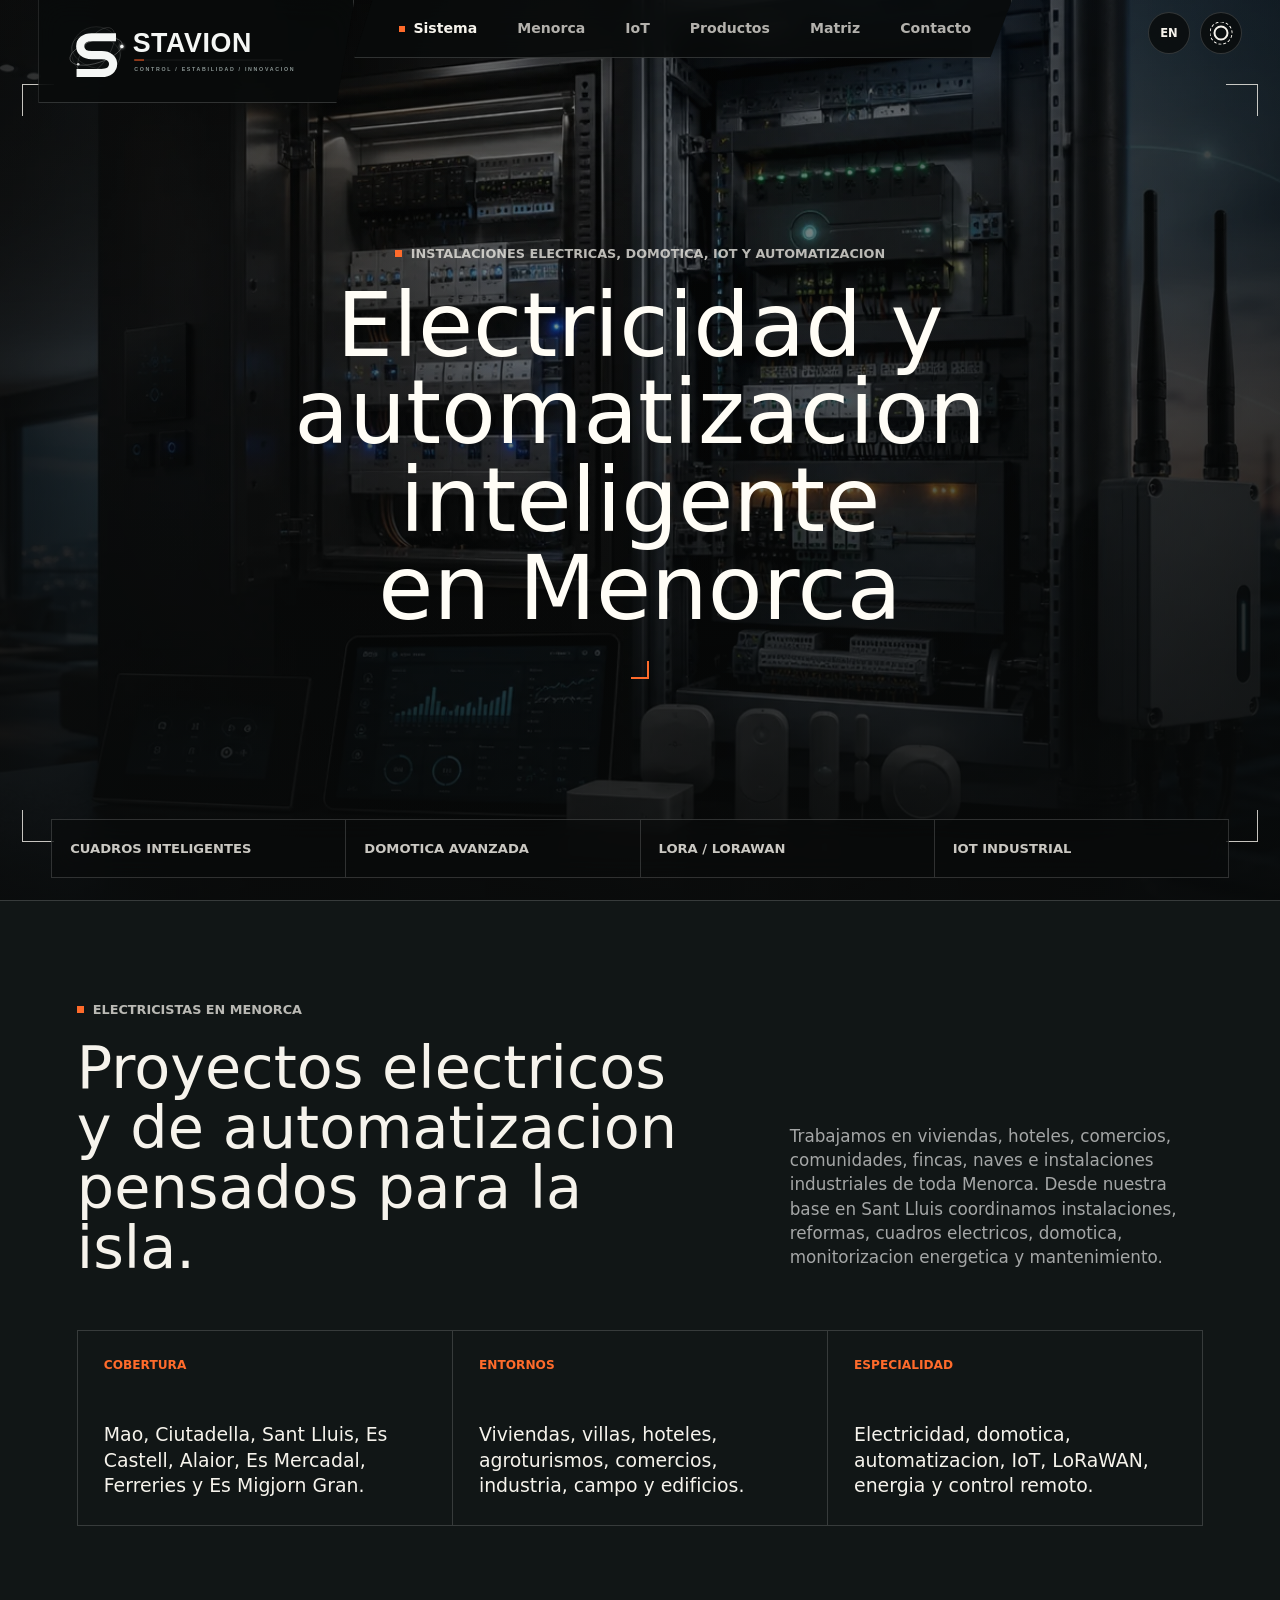
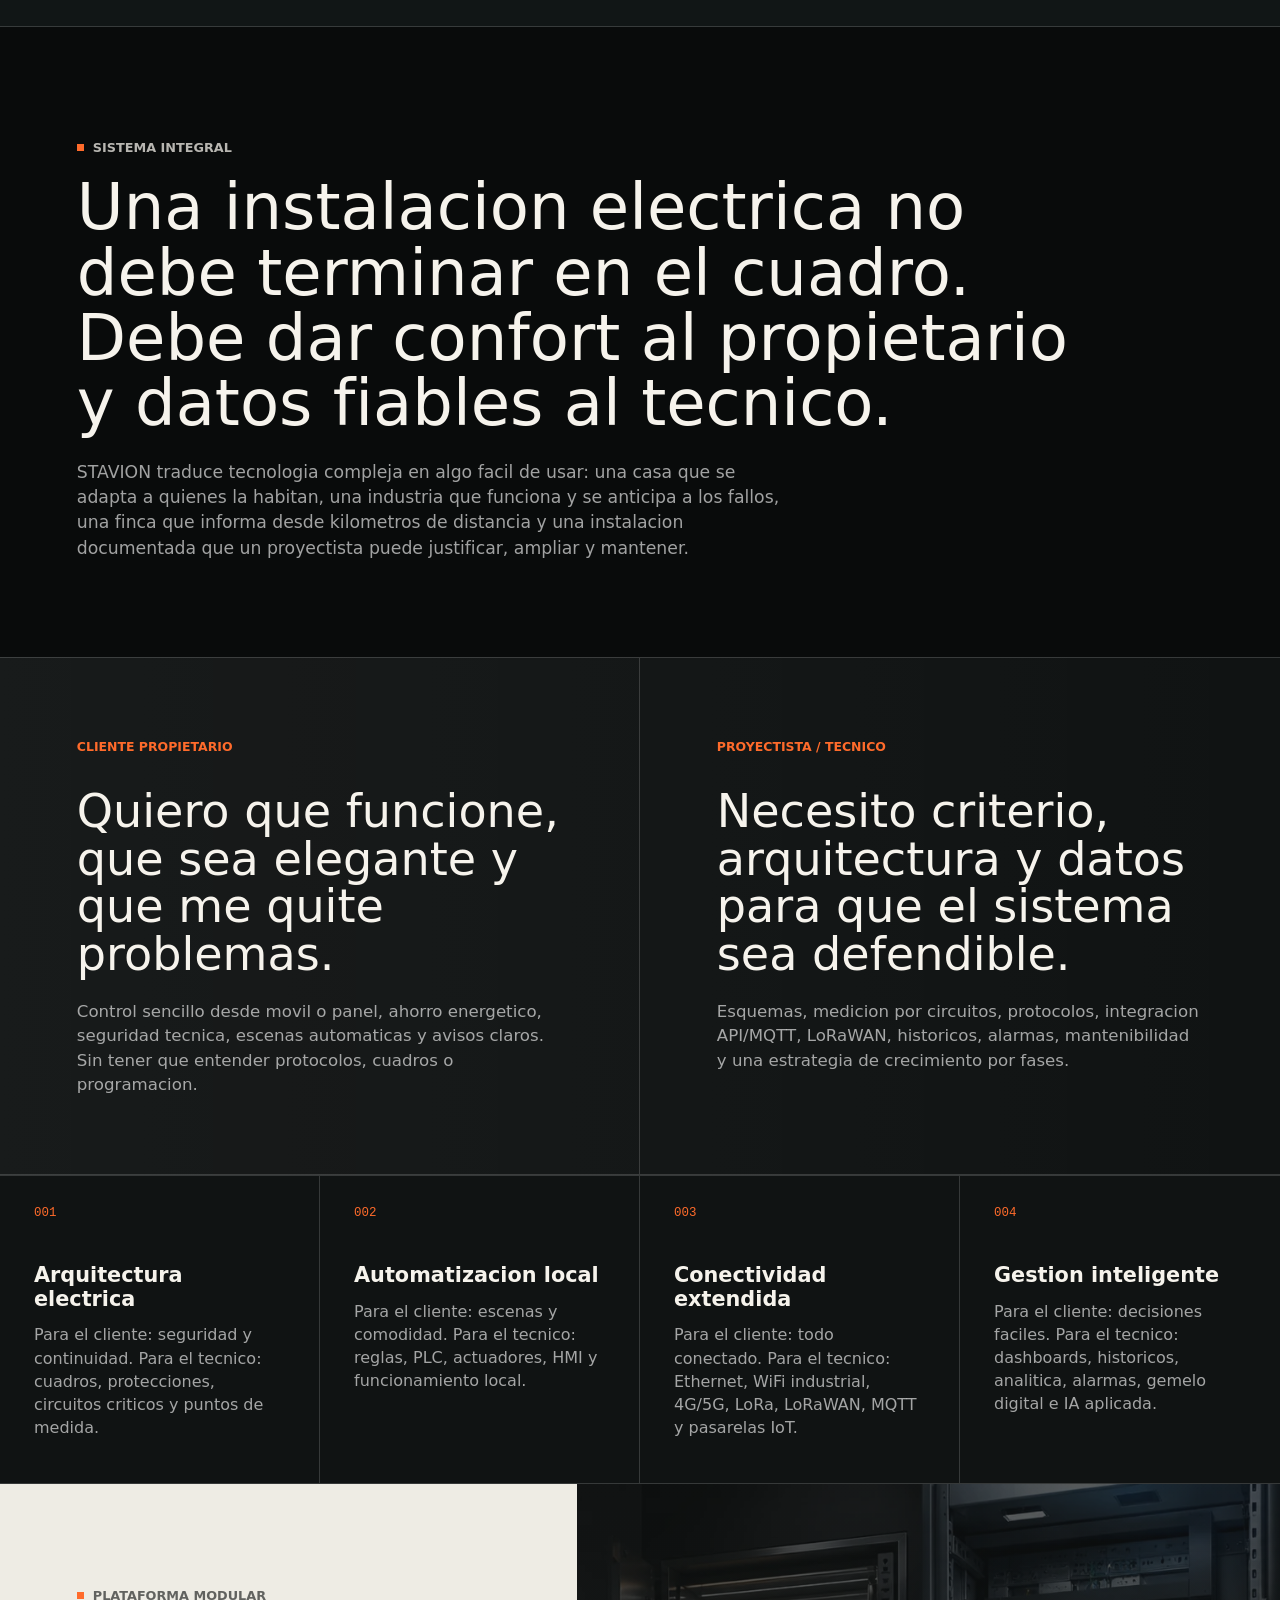
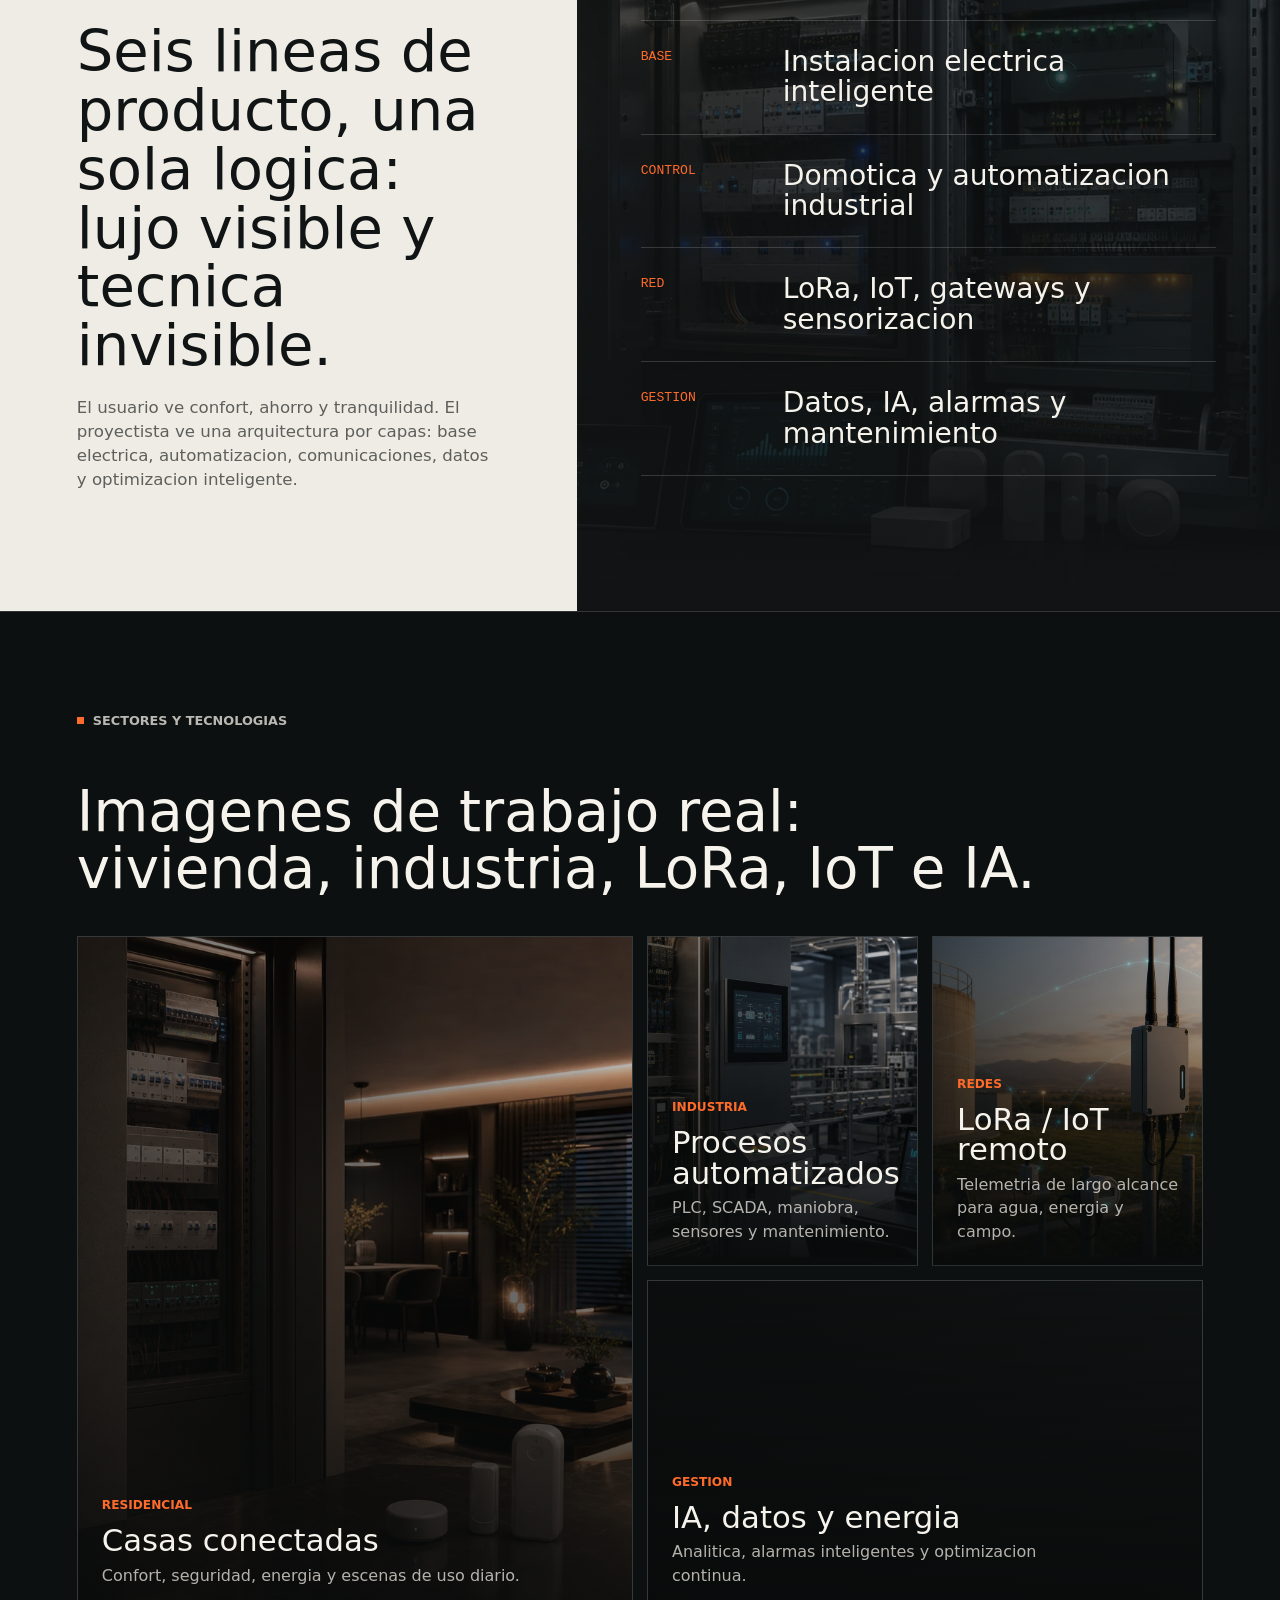
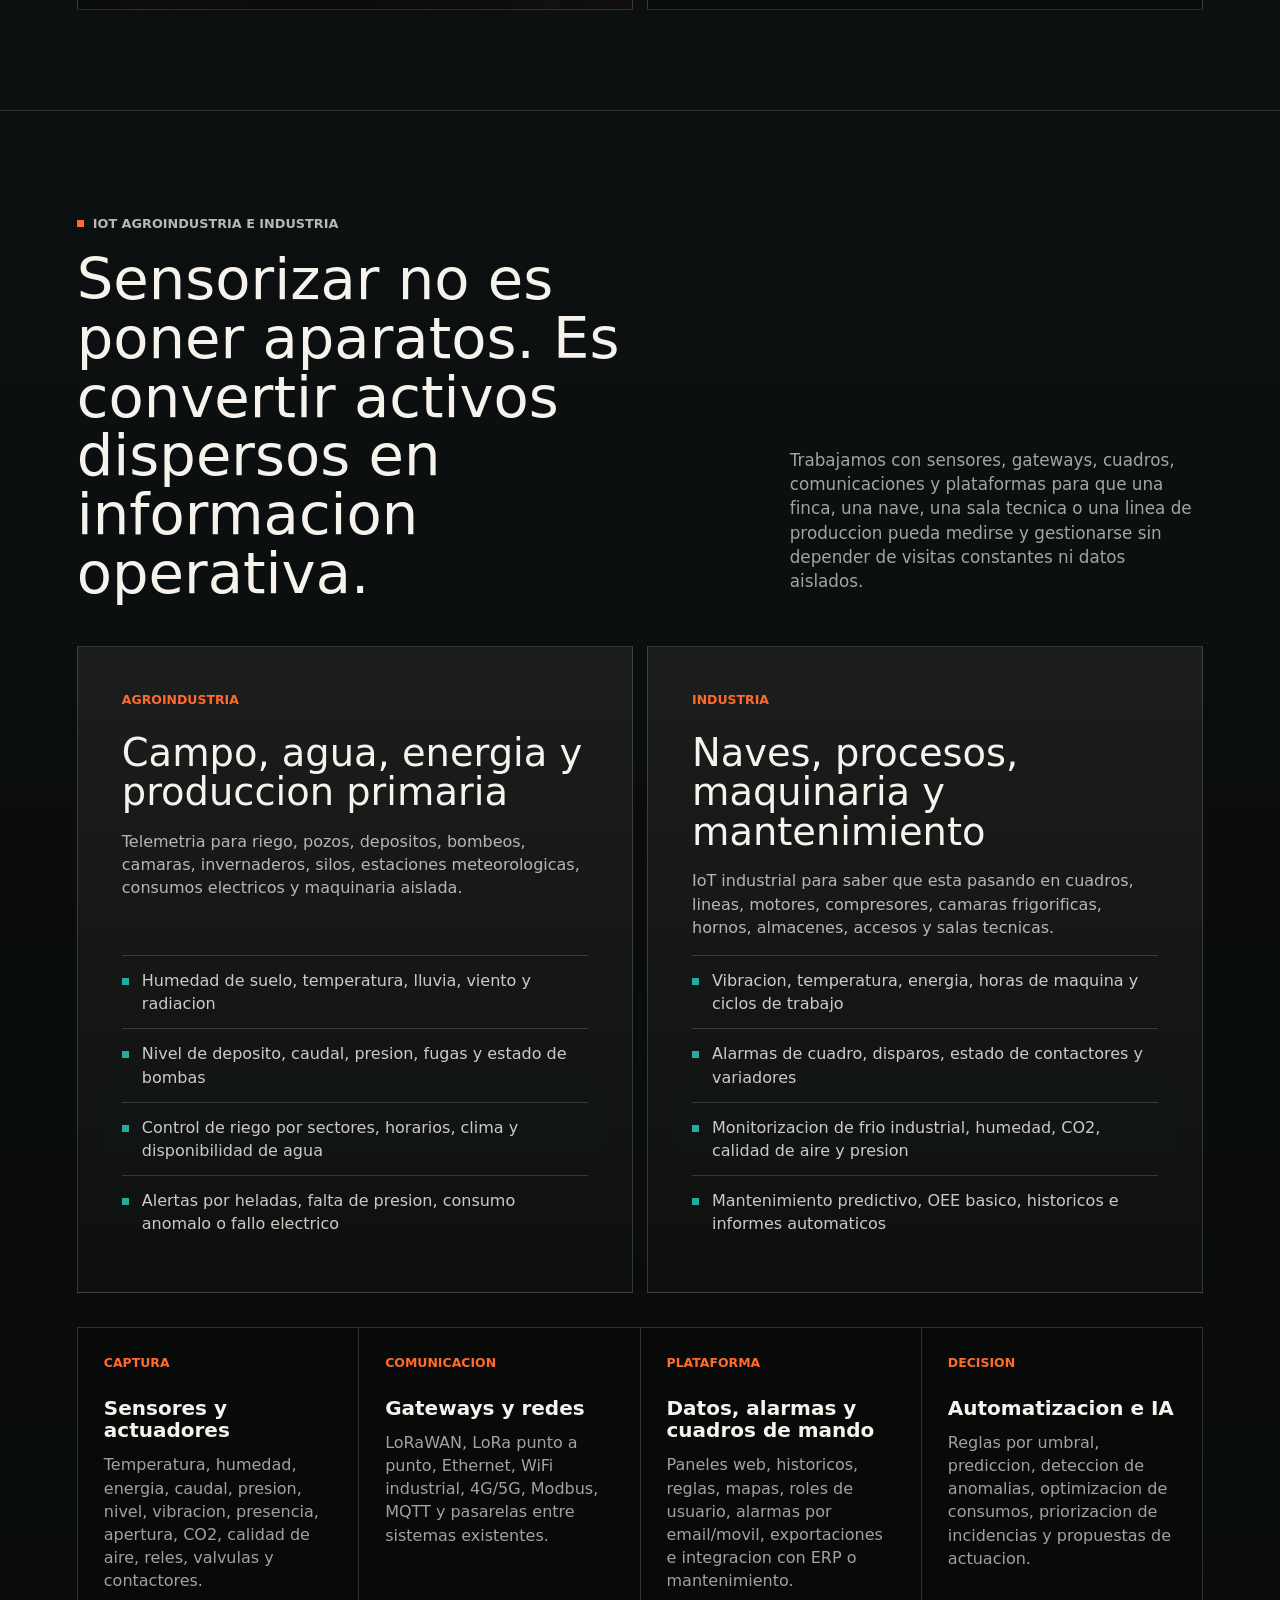
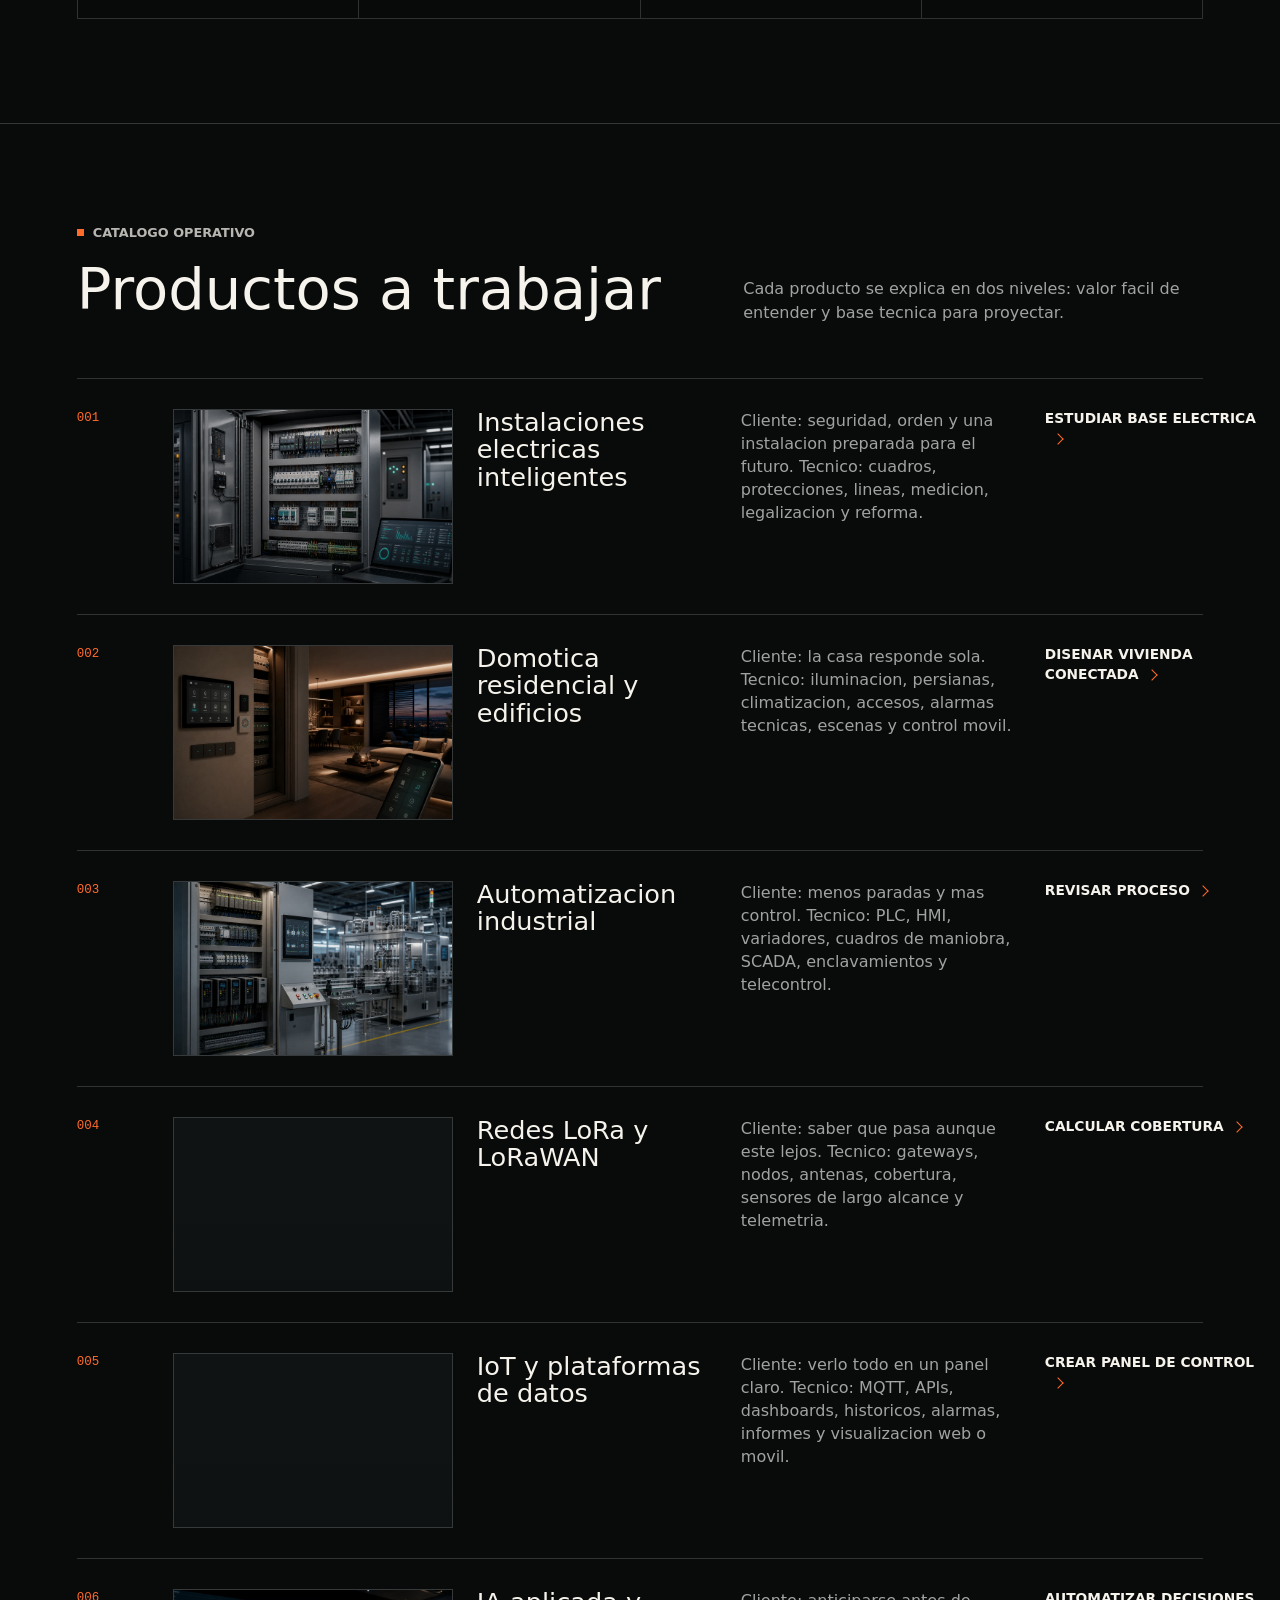
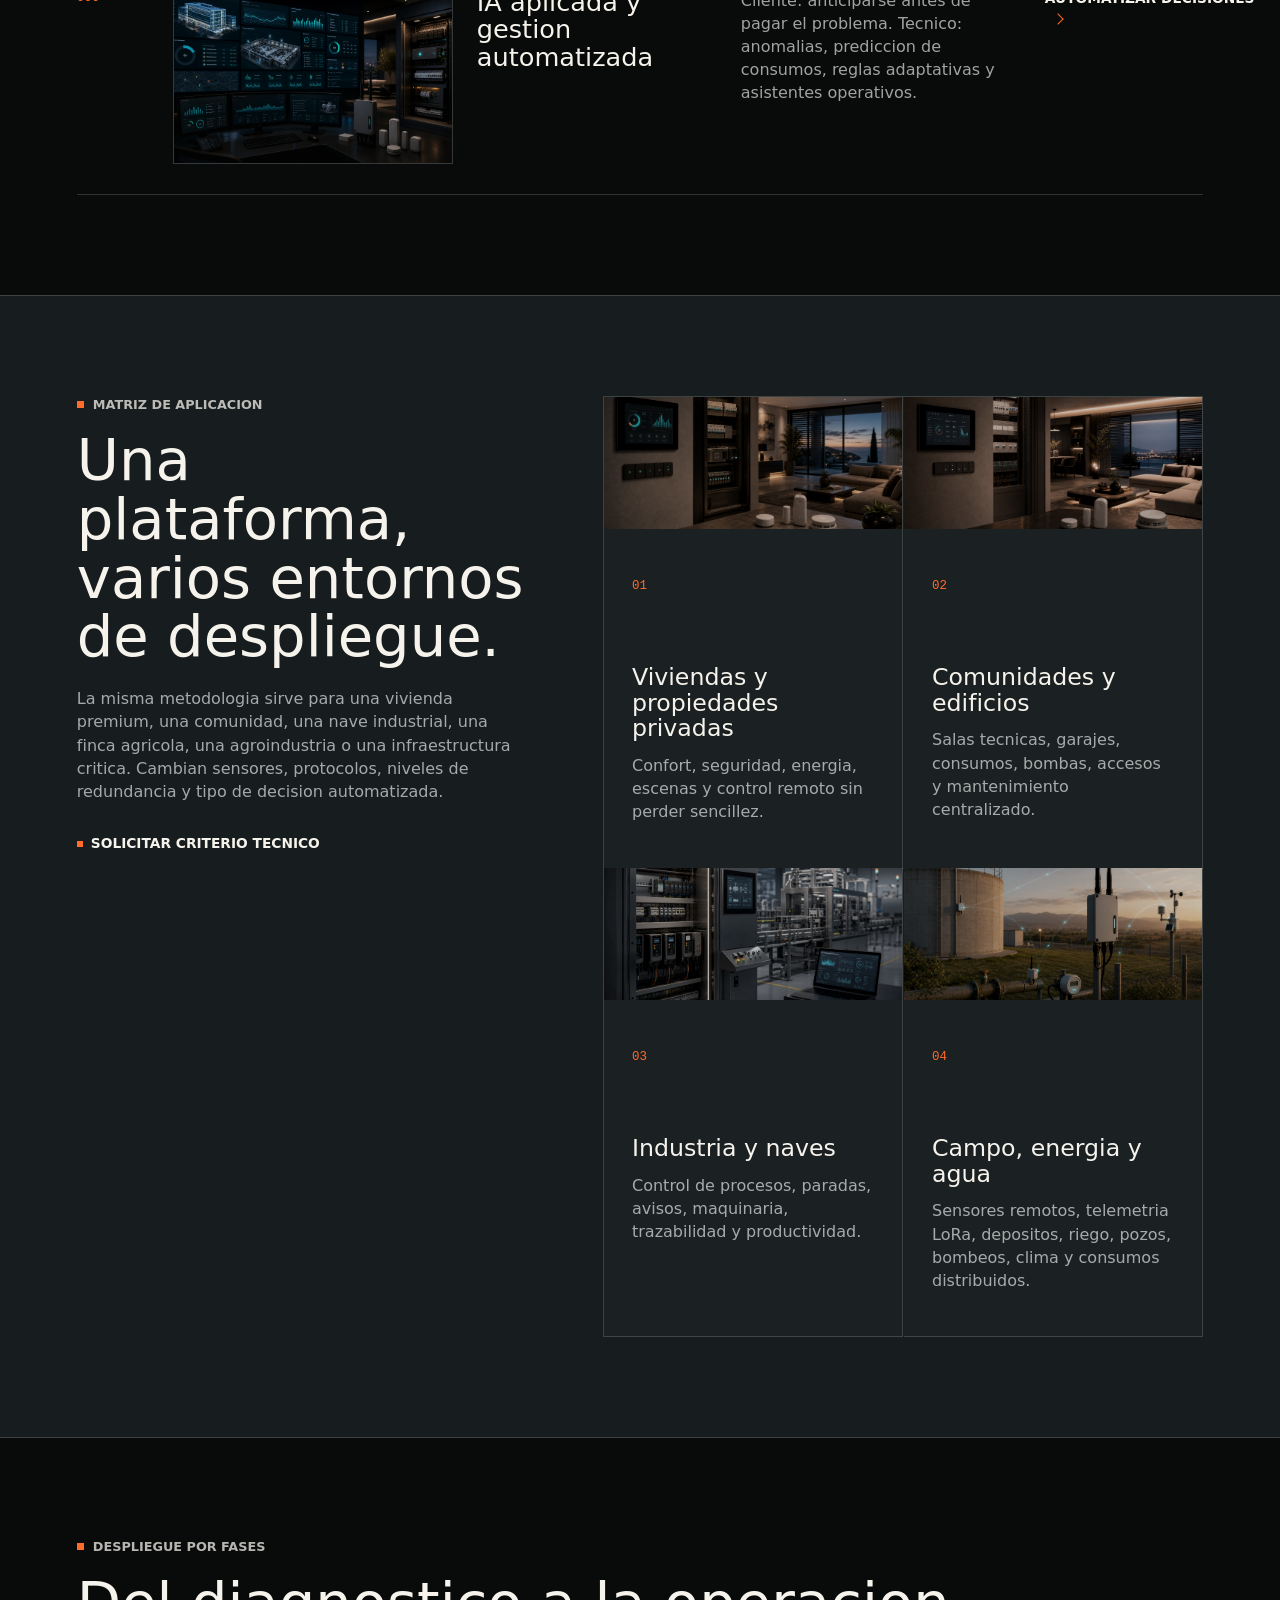
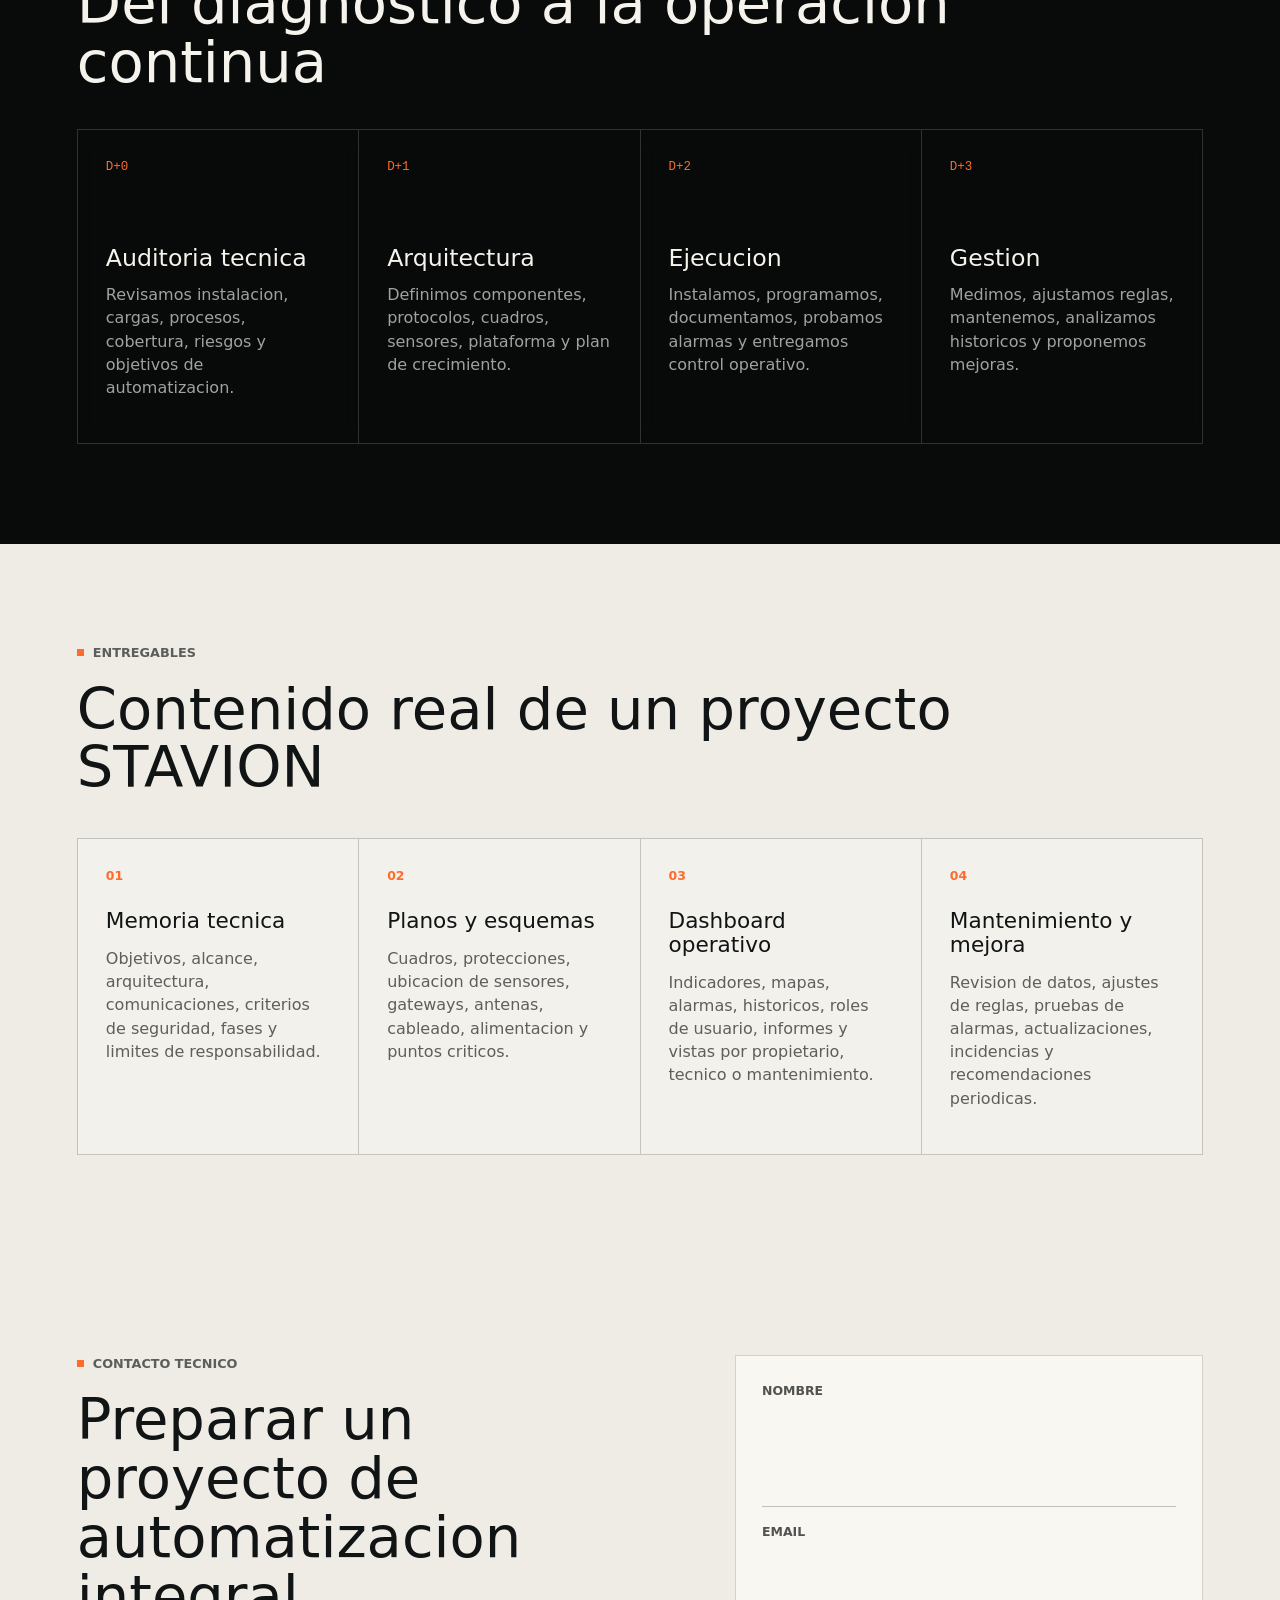
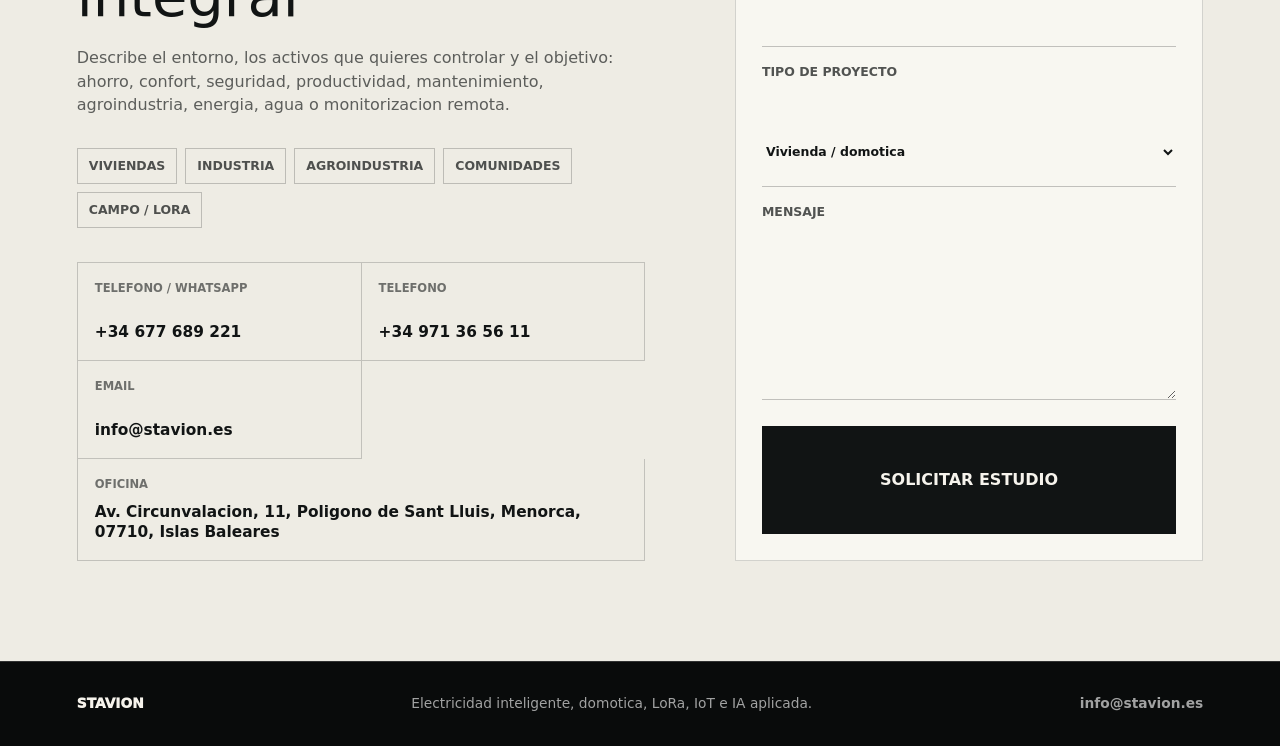
==== commit fbccdf59: "Add English version of STAVION website" ====
--- a/index.html
+++ b/index.html
@@ -14,6 +14,7 @@
     <meta name="geo.placename" content="Sant Lluis, Menorca">
     <link rel="canonical" href="https://www.electricistamenorca.com/">
     <link rel="alternate" hreflang="es" href="https://www.electricistamenorca.com/">
+    <link rel="alternate" hreflang="en" href="https://www.electricistamenorca.com/en/">
     <link rel="alternate" hreflang="x-default" href="https://www.electricistamenorca.com/">
     <meta property="og:type" content="website">
     <meta property="og:locale" content="es_ES">
@@ -150,6 +151,8 @@
         <a href="#contacto">Contacto</a>
       </nav>
 
+      <a class="language-switch" href="/en/" lang="en" hreflang="en" aria-label="View this website in English">EN</a>
+
       <button class="theme-toggle" type="button" aria-label="Activar modo claro" title="Cambiar tema" data-theme-toggle>
         <span class="theme-toggle-icon" aria-hidden="true"></span>
       </button>
--- a/styles.css
+++ b/styles.css
@@ -282,6 +282,30 @@
   backdrop-filter: blur(14px);
 }
 
+.language-switch {
+  position: fixed;
+  z-index: 22;
+  top: 12px;
+  right: calc(clamp(18px, 3vw, 42px) + 52px);
+  display: grid;
+  place-items: center;
+  min-width: 42px;
+  height: 42px;
+  padding: 0 10px;
+  border: 1px solid var(--line);
+  border-radius: 50%;
+  background: rgba(9, 11, 11, 0.82);
+  color: var(--text);
+  font-size: 0.72rem;
+  font-weight: 900;
+  backdrop-filter: blur(14px);
+}
+
+.language-switch:hover {
+  background: var(--accent);
+  color: #fff;
+}
+
 .theme-toggle-icon {
   position: absolute;
   top: 50%;
@@ -1500,6 +1524,7 @@
 
 [data-theme="light"] .brand,
 [data-theme="light"] .nav-shell,
+[data-theme="light"] .language-switch,
 [data-theme="light"] .theme-toggle {
   background: rgba(248, 250, 247, 0.92);
   color: #111717;
@@ -1778,6 +1803,11 @@
   .theme-toggle {
     top: 10px;
     right: 66px;
+  }
+
+  .language-switch {
+    top: 10px;
+    right: 116px;
   }
 
   .intro-logo-shell {
